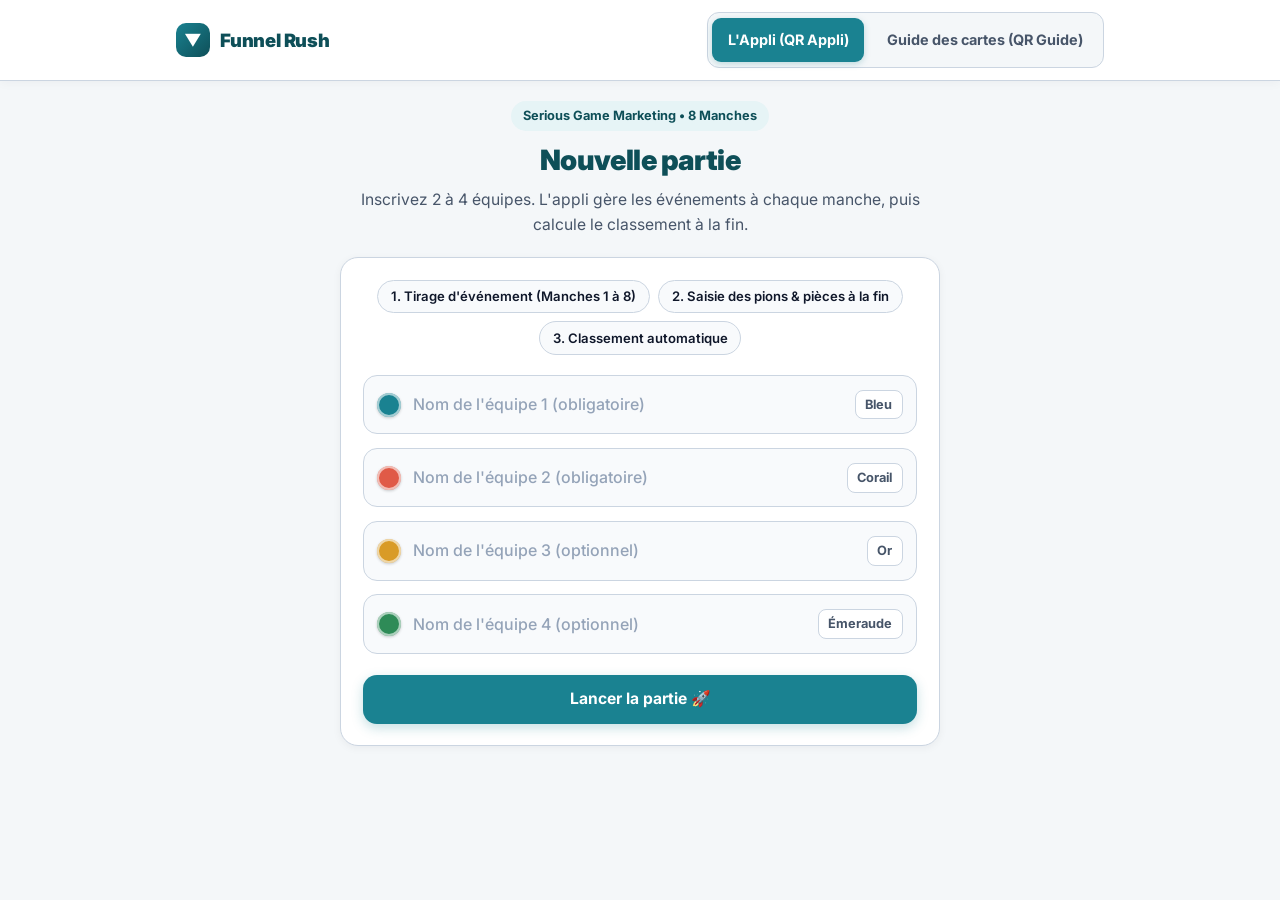
==== index.html @ b35974fc "Premiere version Funnel Rush" ====
<!DOCTYPE html>
<html lang="fr">
<head>
  <meta charset="UTF-8" />
  <meta name="viewport" content="width=device-width, initial-scale=1, viewport-fit=cover" />
  <meta name="theme-color" content="#0E4F58" />
  <meta name="description" content="Funnel Rush : compagnon de jeu marketing, tirage des événements et guide des cartes action." />
  <title>Funnel Rush — Compagnon de jeu &amp; Guide des cartes</title>
  <link rel="preconnect" href="https://fonts.googleapis.com" />
  <link rel="preconnect" href="https://fonts.gstatic.com" crossorigin />
  <link href="https://fonts.googleapis.com/css2?family=Inter:wght@400;500;600;700;800;900&display=swap" rel="stylesheet" />
    <link rel="stylesheet" href="style.css" />
</head>
<body>

  <!-- BARRE DE NAVIGATION -->
  <header class="top-nav">
    <div class="top-nav-inner">
      <a href="#appli" class="brand-logo" id="logo-link">
        <span class="brand-icon">▼</span>
        <span>Funnel Rush</span>
      </a>
      <nav class="nav-tabs" aria-label="Navigation principale">
        <button type="button" class="nav-tab active" id="tab-appli">L'Appli (QR Appli)</button>
        <button type="button" class="nav-tab" id="tab-guide">Guide des cartes (QR Guide)</button>
      </nav>
    </div>
  </header>

  <!-- ========================================================================
       VUE 1 : L'APPLI (INSCRIPTION / MANCHES 1-8 / SAISIE FINALE / CLASSEMENT)
       ======================================================================== -->
  <main id="view-app" class="container">

    <!-- ÉCRAN 1 : INSCRIPTION -->
    <section id="screen-inscription" class="setup-wrapper hidden">
      <div class="setup-hero">
        <span class="badge">Serious Game Marketing • 8 Manches</span>
        <h1>Nouvelle partie</h1>
        <p>Inscrivez 2 à 4 équipes. L'appli gère les événements à chaque manche, puis calcule le classement à la fin.</p>
      </div>

      <div class="card">
        <div class="flow-pills">
          <span class="flow-pill">1. Tirage d'événement (Manches 1 à 8)</span>
          <span class="flow-pill">2. Saisie des pions &amp; pièces à la fin</span>
          <span class="flow-pill">3. Classement automatique</span>
        </div>

        <div id="setup-error" class="error-banner hidden" role="alert"></div>

        <form id="setup-form" novalidate>
          <div id="player-inputs-list" class="player-input-list"></div>
          <button type="submit" class="btn btn-primary btn-block">
            Lancer la partie 🚀
          </button>
        </form>
      </div>
    </section>

    <!-- ÉCRAN 2 : MANCHES 1 À 8 (TIRAGE D'ÉVÉNEMENTS UNIQUEMENT) -->
    <section id="screen-rounds" class="hidden">
      <div class="round-banner">
        <div class="round-top-row">
          <div class="round-counter-wrap">
            <span id="round-label" class="round-pill">Manche 1 / 8</span>
            <div id="round-dots" class="round-dots" aria-hidden="true"></div>
          </div>

          <button type="button" id="btn-draw-event" class="btn btn-draw-event">
            ⚡ Tirer l'événement
          </button>
        </div>

        <div id="event-area"></div>
      </div>

      <div class="card">
        <div class="section-title">
          <span>👥 Équipes en jeu sur le plateau</span>
          <span style="font-size: 0.82rem; font-weight: 600; color: var(--text-muted);">
            Saisie des positions &amp; pièces après la manche 8
          </span>
        </div>
        <div id="teams-list-grid" class="teams-list-grid"></div>
      </div>

      <div class="footer-actions">
        <button type="button" id="btn-abort-game" class="btn btn-secondary">
          ↺ Annuler la partie
        </button>
        <button type="button" id="btn-next-round" class="btn btn-primary">
          Manche suivante →
        </button>
      </div>
    </section>

    <!-- ÉCRAN 3 : FORMULAIRE DE FIN DE PARTIE (APRÈS LA MANCHE 8) -->
    <section id="screen-final-form" class="hidden">
      <div class="final-form-header">
        <span class="badge">Fin des 8 manches • Étape finale</span>
        <h1>Saisie des positions et des pièces</h1>
        <p>Indiquez le nombre final de pions sur chaque étage, dans Perdus et les pièces restantes pour chaque équipe.</p>
      </div>

      <div id="final-form-error" class="error-banner hidden" role="alert"></div>

      <form id="final-form" novalidate>
        <div id="teams-form-grid" class="teams-form-grid"></div>

        <div class="footer-actions">
          <button type="button" id="btn-reset-from-form" class="btn btn-secondary">
            ↺ Recommencer une partie
          </button>
          <button type="submit" class="btn btn-primary">
            Calculer le classement final 🏆
          </button>
        </div>
      </form>
    </section>

    <!-- ÉCRAN 4 : RÉSULTATS & CLASSEMENT FINAL -->
    <section id="screen-results" class="hidden">
      <div id="winner-card" class="winner-card"></div>

      <div class="card" style="margin-bottom: 1.25rem;">
        <div class="section-title">
          <span>🏆 Classement final &amp; détail des points</span>
          <span style="font-size: 0.8rem; font-weight: 600; color: var(--text-muted);">
            Fidél. ×3 • Conv. ×2 • 5 pièces = 1 pt • Bonus taux +3
          </span>
        </div>
        <div class="table-wrap">
          <table class="ranking-table">
            <thead>
              <tr>
                <th>Rang</th>
                <th>Équipe</th>
                <th>Fidélisation (×3)</th>
                <th>Conversion (×2)</th>
                <th>Pièces (÷5)</th>
                <th>Taux conv.</th>
                <th>Bonus taux</th>
                <th>Total</th>
              </tr>
            </thead>
            <tbody id="ranking-tbody"></tbody>
          </table>
        </div>
      </div>

      <div class="card" style="margin-bottom: 1.25rem;">
        <div class="section-title">
          <span>🔻 Entonnoir de conversion par équipe</span>
        </div>
        <div id="results-funnels-grid" class="teams-form-grid"></div>
      </div>

      <div class="footer-actions">
        <button type="button" id="btn-edit-form" class="btn btn-secondary">
          ✏️ Modifier la saisie
        </button>
        <button type="button" id="btn-new-game" class="btn btn-primary">
          🔄 Nouvelle partie
        </button>
      </div>
    </section>

  </main>

  <!-- ========================================================================
       VUE 2 : GUIDE DES 12 CARTES ACTION (QR GUIDE)
       ======================================================================== -->
  <main id="view-guide" class="container hidden">
    <div class="guide-header">
      <span class="badge">Référentiel Marketing • 12 Cartes Action</span>
      <h1>Guide des cartes Action</h1>
      <p>Consultez le coût, l'effet en jeu, la définition marketing et un exemple concret pour chaque levier.</p>
    </div>

    <div id="guide-filter-bar" class="guide-filter-bar"></div>
    <div id="guide-content"></div>
  </main>

  <!-- MODALE DE CONFIRMATION -->
  <div id="confirm-modal" class="modal-backdrop hidden" role="dialog" aria-modal="true" aria-labelledby="modal-title">
    <div class="modal-box">
      <h2 id="modal-title" class="modal-title">Confirmation</h2>
      <p id="modal-text" class="modal-text"></p>
      <div class="modal-actions">
        <button type="button" id="modal-cancel" class="btn btn-secondary">Annuler</button>
        <button type="button" id="modal-confirm" class="btn btn-primary">Confirmer</button>
      </div>
    </div>
  </div>

  <script>
    (function () {
      "use strict";

      /* ======================================================================
         1. DONNÉES DU JEU (ÉTAGES, COULEURS, ÉVÉNEMENTS, CARTES)
         ====================================================================== */
      const STORAGE_KEY = "funnelRush.game";
      const TOTAL_ROUNDS = 8;

      const TEAM_SLOTS = [
        { color: "#1A8291", label: "Bleu" },
        { color: "#E05A47", label: "Corail" },
        { color: "#D99B26", label: "Or" },
        { color: "#2E8B57", label: "Émeraude" }
      ];

      const FLOORS = [
        { id: "notoriete",     name: "Notoriété",     color: "#CDEFF3" },
        { id: "interet",       name: "Intérêt",       color: "#8FDCE5" },
        { id: "consideration", name: "Considération", color: "#3FBCCB" },
        { id: "conversion",    name: "Conversion",    color: "#1A8291" },
        { id: "fidelisation",  name: "Fidélisation",  color: "#0E4F58" }
      ];

      const FLOOR_ORDER = ["notoriete", "interet", "consideration", "conversion", "fidelisation"];

      const EVENTS = [
        {
          id: "google-update",
          name: "Google Algorithm Update",
          effect: "Les cartes Article SEO ne rapportent que 1 prospect ce tour."
        },
        {
          id: "bad-review",
          name: "Bad Review",
          effect: "Chaque équipe perd 2 prospects en Considération (sauf si elle a joué Avis clients)."
        },
        {
          id: "viral-post",
          name: "Viral Post",
          effect: "L'équipe avec le moins de prospects en Notoriété en gagne 3."
        },
        {
          id: "competitor-launch",
          name: "Competitor Launch",
          effect: "Chaque équipe perd 1 prospect à chaque étage."
        },
        {
          id: "black-friday",
          name: "Black Friday",
          effect: "Les cartes Conversion coûtent 1 pièce de moins cette manche."
        },
        {
          id: "website-bug",
          name: "Website Bug",
          effect: "Personne ne peut jouer de carte Conversion ce tour."
        }
      ];

      const CARDS = [
        {
          id: "pub-instagram",
          name: "Pub Instagram",
          floor: "notoriete",
          floorBadge: "Market → Notoriété",
          cost: 3,
          effect: "Faites entrer +4 prospects en Notoriété.",
          definition: "Publicité payante diffusée sur Instagram auprès d'une cible choisie (âge, intérêts, zone géographique). Elle permet de toucher rapidement un large public.",
          example: "Une sponsorisation de story ciblant les 18-30 ans amateurs de sport pour faire connaître votre nouvelle application."
        },
        {
          id: "article-seo",
          name: "Article SEO",
          floor: "notoriete",
          floorBadge: "Market → Notoriété",
          cost: 1,
          effect: "Faites entrer +2 prospects en Notoriété (peu coûteux mais lent).",
          definition: "Article de blog optimisé pour les moteurs de recherche afin d'apparaître dans les premiers résultats Google sur des requêtes précises.",
          example: "Publier un guide pratique « Comment organiser son budget étudiant » qui attire des visiteurs chaque mois sans budget pub."
        },
        {
          id: "partenariat-influenceur",
          name: "Partenariat influenceur",
          floor: "notoriete",
          floorBadge: "Market → Notoriété",
          cost: 5,
          effect: "Faites entrer +6 prospects en Notoriété.",
          definition: "Collaboration avec un créateur de contenu suivi par une communauté engagée qui présente la marque à son audience.",
          example: "Un créateur tech teste votre application en vidéo et partage son lien de téléchargement à ses abonnés."
        },
        {
          id: "newsletter",
          name: "Newsletter",
          floor: "interet",
          floorBadge: "Notoriété → Intérêt",
          cost: 2,
          effect: "Faites descendre 3 prospects de Notoriété vers Intérêt.",
          definition: "Email envoyé régulièrement aux inscrits pour maintenir le lien, partager des nouveautés et nourrir leur intérêt (nurturing).",
          example: "Un récapitulatif hebdomadaire avec 3 astuces exclusives et les coulisses du développement de l'appli."
        },
        {
          id: "livre-blanc",
          name: "Livre blanc",
          floor: "interet",
          floorBadge: "Notoriété → Intérêt",
          cost: 2,
          effect: "Faites descendre 3 prospects de Notoriété vers Intérêt.",
          definition: "Guide thématique gratuit offert en échange d'une adresse email. C'est un « lead magnet » qui transforme un simple visiteur en contact qualifié.",
          example: "Télécharger un PDF gratuit « Les 10 erreurs à éviter au lancement d'une startup » après avoir laissé son email."
        },
        {
          id: "webinaire",
          name: "Webinaire",
          floor: "consideration",
          floorBadge: "Intérêt → Considération",
          cost: 3,
          effect: "Faites descendre 3 prospects d'Intérêt vers Considération.",
          definition: "Conférence en ligne en direct où la marque démontre son expertise, présente son produit et répond aux questions des participants.",
          example: "Une démonstration live de 30 minutes suivie d'une session questions-réponses pour lever les freins avant l'achat."
        },
        {
          id: "avis-clients",
          name: "Avis clients",
          floor: "consideration",
          floorBadge: "Intérêt → Considération",
          cost: 2,
          effect: "Faites descendre 2 prospects d'Intérêt vers Considération et protège contre l'événement « Bad Review ».",
          definition: "Notes, étoiles et témoignages vérifiés d'utilisateurs. Cette « preuve sociale » rassure les prospects qui comparent encore les offres.",
          example: "Afficher une note de 4,8/5 sur les stores et mettre en avant des retours d'utilisateurs satisfaits sur la page d'accueil."
        },
        {
          id: "retargeting",
          name: "Retargeting",
          floor: "consideration",
          floorBadge: "Perdus → Considération",
          cost: 3,
          effect: "Récupérez 2 prospects de la zone Perdus vers Considération.",
          definition: "Publicité ciblée diffusée auprès des personnes ayant déjà visité le site ou abandonné leur panier sans finaliser leur achat.",
          example: "Une bannière rappelant les avantages de l'appli à un visiteur qui avait quitté la page des tarifs la veille."
        },
        {
          id: "essai-gratuit",
          name: "Essai gratuit",
          floor: "conversion",
          floorBadge: "Considération → Conversion",
          cost: 4,
          effect: "Faites descendre 3 prospects de Considération vers Conversion.",
          definition: "Période d'accès gratuit au produit ou aux fonctionnalités premium permettant au prospect de tester concrètement la valeur avant de payer.",
          example: "Offrir 14 jours d'essai sans engagement de la version Pro avant le passage à l'abonnement mensuel."
        },
        {
          id: "code-promo",
          name: "Code promo",
          floor: "conversion",
          floorBadge: "Considération → Conversion",
          cost: 2,
          effect: "Faites descendre 2 prospects de Considération vers Conversion (revenus divisés par 2 ce tour).",
          definition: "Réduction temporaire qui déclenche l'achat immédiat grâce à l'urgence, au prix d'une marge unitaire plus faible.",
          example: "Le code BIENVENUE20 offrant -20 % sur la première commande pendant 48 heures."
        },
        {
          id: "programme-fidelite",
          name: "Programme de fidélité",
          floor: "fidelisation",
          floorBadge: "Conversion → Fidélisation",
          cost: 3,
          effect: "Faites descendre 2 clients de Conversion vers Fidélisation.",
          definition: "Système de points, récompenses ou statuts VIP réservé aux clients existants pour encourager les achats répétés et limiter le churn.",
          example: "Cumuler des points à chaque commande permettant de débloquer des fonctionnalités exclusives ou un mois offert."
        },
        {
          id: "parrainage",
          name: "Parrainage",
          floor: "fidelisation",
          floorBadge: "Conversion → Fidélisation",
          cost: 3,
          effect: "Faites descendre 2 clients de Conversion vers Fidélisation.",
          definition: "Mécanisme incitant un client satisfait à recommander la marque à ses proches en échange d'une récompense partagée.",
          example: "« Invitez un ami : vous recevez chacun 5 € de crédit dès sa première inscription. »"
        }
      ];

      /* ======================================================================
         2. UTILITAIRES DE SAUVEGARDE & SÉCURITÉ
         ====================================================================== */
      function loadGame() {
        try {
          const raw = localStorage.getItem(STORAGE_KEY);
          return raw ? JSON.parse(raw) : null;
        } catch (err) {
          return null;
        }
      }

      function saveGame(game) {
        try {
          localStorage.setItem(STORAGE_KEY, JSON.stringify(game));
        } catch (err) {
          // Ignorer si le stockage local est indisponible
        }
      }

      function clearGame() {
        try {
          localStorage.removeItem(STORAGE_KEY);
        } catch (err) {
          // Ignorer
        }
      }

      function escapeHtml(str) {
        return String(str)
          .replace(/&/g, "&amp;")
          .replace(/</g, "&lt;")
          .replace(/>/g, "&gt;")
          .replace(/"/g, "&quot;")
          .replace(/'/g, "&#039;");
      }

      /* ======================================================================
         3. MODALE DE CONFIRMATION
         ====================================================================== */
      const modalBackdrop = document.getElementById("confirm-modal");
      const modalTitleEl = document.getElementById("modal-title");
      const modalTextEl = document.getElementById("modal-text");
      const modalCancelBtn = document.getElementById("modal-cancel");
      const modalConfirmBtn = document.getElementById("modal-confirm");
      let modalConfirmCallback = null;

      function openConfirm({ title, message, confirmText = "Confirmer", isDanger = false, onConfirm }) {
        modalTitleEl.textContent = title;
        modalTextEl.textContent = message;
        modalConfirmBtn.textContent = confirmText;
        modalConfirmBtn.className = isDanger ? "btn btn-danger" : "btn btn-primary";
        modalConfirmCallback = onConfirm;
        modalBackdrop.classList.remove("hidden");
      }

      function closeConfirm() {
        modalBackdrop.classList.add("hidden");
        modalConfirmCallback = null;
      }

      modalCancelBtn.addEventListener("click", closeConfirm);
      modalBackdrop.addEventListener("click", (e) => {
        if (e.target === modalBackdrop) closeConfirm();
      });
      modalConfirmBtn.addEventListener("click", () => {
        const cb = modalConfirmCallback;
        closeConfirm();
        if (typeof cb === "function") cb();
      });

      /* ======================================================================
         4. NAVIGATION ONGLETS (L'APPLI / GUIDE DES CARTES)
         ====================================================================== */
      const viewApp = document.getElementById("view-app");
      const viewGuide = document.getElementById("view-guide");
      const tabAppli = document.getElementById("tab-appli");
      const tabGuide = document.getElementById("tab-guide");
      const logoLink = document.getElementById("logo-link");

      function switchMainView(target) {
        if (target === "guide") {
          viewApp.classList.add("hidden");
          viewGuide.classList.remove("hidden");
          tabGuide.classList.add("active");
          tabAppli.classList.remove("active");
        } else {
          viewGuide.classList.add("hidden");
          viewApp.classList.remove("hidden");
          tabAppli.classList.add("active");
          tabGuide.classList.remove("active");
          renderAppScreen();
        }
      }

      tabAppli.addEventListener("click", () => {
        history.replaceState(null, "", "#appli");
        switchMainView("appli");
      });

      logoLink.addEventListener("click", (e) => {
        e.preventDefault();
        history.replaceState(null, "", "#appli");
        switchMainView("appli");
      });

      tabGuide.addEventListener("click", () => {
        history.replaceState(null, "", "#guide");
        switchMainView("guide");
      });

      function handleUrlHash() {
        const hash = window.location.hash.replace("#", "").trim();
        if (!hash || hash === "appli") {
          switchMainView("appli");
          return;
        }
        if (hash === "guide") {
          switchMainView("guide");
          return;
        }
        const matchingCard = CARDS.find(c => c.id === hash);
        if (matchingCard) {
          switchMainView("guide");
          setTimeout(() => {
            const cardEl = document.getElementById(matchingCard.id);
            if (cardEl) {
              document.querySelectorAll(".action-card.is-targeted").forEach(el => el.classList.remove("is-targeted"));
              cardEl.classList.add("is-targeted");
              cardEl.scrollIntoView({ behavior: "smooth", block: "center" });
            }
          }, 60);
        }
      }

      window.addEventListener("hashchange", handleUrlHash);

      /* ======================================================================
         5. ÉCRAN 1 : INSCRIPTION DES ÉQUIPES
         ====================================================================== */
      const setupForm = document.getElementById("setup-form");
      const playerInputsList = document.getElementById("player-inputs-list");
      const setupErrorEl = document.getElementById("setup-error");

      function buildSetupInputs() {
        playerInputsList.innerHTML = TEAM_SLOTS.map((slot, idx) => `
          <div class="player-input-row">
            <span class="team-color-dot" style="background-color: ${slot.color};" aria-hidden="true"></span>
            <input
              type="text"
              class="player-text-input"
              id="team-name-${idx}"
              maxlength="24"
              placeholder="Nom de l'équipe ${idx + 1}${idx < 2 ? ' (obligatoire)' : ' (optionnel)'}"
              autocomplete="off"
            />
            <span class="team-color-label">${slot.label}</span>
          </div>
        `).join("");
      }

      setupForm.addEventListener("submit", (e) => {
        e.preventDefault();
        setupErrorEl.classList.add("hidden");

        const players = [];
        TEAM_SLOTS.forEach((slot, idx) => {
          const input = document.getElementById(`team-name-${idx}`);
          const name = input ? input.value.trim() : "";
          if (name) {
            players.push({
              name,
              color: slot.color,
              colorLabel: slot.label,
              coins: 0,
              lost: 0,
              floors: {
                notoriete: 0,
                interet: 0,
                consideration: 0,
                conversion: 0,
                fidelisation: 0
              }
            });
          }
        });

        if (players.length < 2) {
          setupErrorEl.textContent = "Veuillez inscrire au moins 2 équipes pour démarrer la partie.";
          setupErrorEl.classList.remove("hidden");
          return;
        }

        const newGame = {
          round: 1,
          eventId: null,
          lastEventId: null,
          roundsCompleted: false,
          submitted: false,
          players
        };

        saveGame(newGame);
        renderAppScreen();
      });

      /* ======================================================================
         6. ÉCRAN 2 : MANCHES 1 À 8 (TIRAGE D'ÉVÉNEMENTS ALÉATOIRES)
         ====================================================================== */
      const roundLabelEl = document.getElementById("round-label");
      const roundDotsEl = document.getElementById("round-dots");
      const btnDrawEvent = document.getElementById("btn-draw-event");
      const eventAreaEl = document.getElementById("event-area");
      const teamsListGrid = document.getElementById("teams-list-grid");
      const btnNextRound = document.getElementById("btn-next-round");
      const btnAbortGame = document.getElementById("btn-abort-game");

      btnDrawEvent.addEventListener("click", () => {
        const game = loadGame();
        if (!game || game.roundsCompleted || game.eventId) return;

        const choices = EVENTS.filter(ev => ev.id !== game.lastEventId);
        const selected = choices[Math.floor(Math.random() * choices.length)];
        game.eventId = selected.id;
        saveGame(game);
        renderRoundsScreen(game);
      });

      btnNextRound.addEventListener("click", () => {
        const game = loadGame();
        if (!game || game.roundsCompleted) return;

        const isLast = game.round >= TOTAL_ROUNDS;
        openConfirm({
          title: isLast ? "Terminer la manche 8 ?" : `Passer à la manche ${game.round + 1} / ${TOTAL_ROUNDS} ?`,
          message: isLast
            ? "Les 8 manches sont terminées. Vous allez accéder au formulaire pour renseigner les positions finales des pions et les pièces de chaque équipe."
            : `Confirmez-vous la fin de la manche ${game.round} pour passer à la manche ${game.round + 1} ?`,
          confirmText: isLast ? "Saisir le bilan final →" : "Manche suivante →",
          onConfirm: () => {
            const current = loadGame();
            if (!current) return;
            current.lastEventId = current.eventId;
            current.eventId = null;
            if (current.round >= TOTAL_ROUNDS) {
              current.roundsCompleted = true;
              current.submitted = false;
            } else {
              current.round += 1;
            }
            saveGame(current);
            renderAppScreen();
            window.scrollTo({ top: 0, behavior: "smooth" });
          }
        });
      });

      btnAbortGame.addEventListener("click", () => {
        openConfirm({
          title: "Annuler la partie en cours ?",
          message: "La partie actuelle sera effacée et vous reviendrez à l'écran d'inscription.",
          confirmText: "Oui, annuler",
          isDanger: true,
          onConfirm: () => {
            clearGame();
            buildSetupInputs();
            renderAppScreen();
          }
        });
      });

      function renderRoundsScreen(game) {
        roundLabelEl.textContent = `Manche ${game.round} / ${TOTAL_ROUNDS}`;

        let dotsHtml = "";
        for (let i = 1; i <= TOTAL_ROUNDS; i++) {
          const cls = i < game.round ? "round-dot done" : (i === game.round ? "round-dot current" : "round-dot");
          dotsHtml += `<span class="${cls}"></span>`;
        }
        roundDotsEl.innerHTML = dotsHtml;

        if (game.eventId) {
          btnDrawEvent.disabled = true;
          btnDrawEvent.textContent = "✓ Événement tiré";
          const ev = EVENTS.find(item => item.id === game.eventId);
          if (ev) {
            eventAreaEl.innerHTML = `
              <div class="event-box-revealed">
                <span class="event-tag">Carte Événement • Manche ${game.round}</span>
                <div class="event-name">${escapeHtml(ev.name)}</div>
                <div class="event-desc">${escapeHtml(ev.effect)}</div>
              </div>
            `;
          }
        } else {
          btnDrawEvent.disabled = false;
          btnDrawEvent.textContent = "⚡ Tirer l'événement";
          eventAreaEl.innerHTML = `
            <div class="event-box-empty">
              Appuyez sur <strong>« Tirer l'événement »</strong> pour révéler l'événement de la manche ${game.round}.
            </div>
          `;
        }

        teamsListGrid.innerHTML = game.players.map((p, idx) => `
          <div class="team-chip-card" style="border-left-color: ${p.color};">
            <div class="team-chip-info">
              <span class="team-color-dot" style="background-color: ${p.color};"></span>
              <div>
                <div class="team-chip-name">${escapeHtml(p.name)}</div>
                <div class="team-chip-sub">Équipe ${idx + 1} • Jetons ${escapeHtml(p.colorLabel)}</div>
              </div>
            </div>
            <span class="badge">En jeu</span>
          </div>
        `).join("");

        btnNextRound.textContent = game.round >= TOTAL_ROUNDS
          ? "Fin de la manche 8 → Saisir le bilan"
          : `Manche suivante (${game.round + 1}/${TOTAL_ROUNDS}) →`;
      }

      /* ======================================================================
         7. ÉCRAN 3 : FORMULAIRE DE SAISIE FINALE (APRÈS LA MANCHE 8)
         ====================================================================== */
      const finalForm = document.getElementById("final-form");
      const teamsFormGrid = document.getElementById("teams-form-grid");
      const finalFormErrorEl = document.getElementById("final-form-error");
      const btnResetFromForm = document.getElementById("btn-reset-from-form");

      btnResetFromForm.addEventListener("click", () => {
        openConfirm({
          title: "Recommencer une partie ?",
          message: "Toutes les données de cette partie seront effacées pour revenir à l'inscription.",
          confirmText: "Oui, recommencer",
          isDanger: true,
          onConfirm: () => {
            clearGame();
            buildSetupInputs();
            renderAppScreen();
          }
        });
      });

      function renderFinalForm(game) {
        finalFormErrorEl.classList.add("hidden");

        teamsFormGrid.innerHTML = game.players.map((p, pIdx) => {
          const floorRows = FLOORS.map(f => {
            const val = Math.max(0, Number(p.floors[f.id]) || 0);
            return `
              <div class="stepper-row">
                <label class="stepper-label" for="input-${pIdx}-${f.id}">
                  <span class="floor-dot" style="background-color: ${f.color};"></span>
                  <span>${f.name}</span>
                </label>
                <div class="stepper-controls">
                  <button type="button" class="step-btn" data-action="dec" data-target="input-${pIdx}-${f.id}" aria-label="Diminuer ${f.name}">−</button>
                  <input type="number" min="0" step="1" id="input-${pIdx}-${f.id}" class="step-input" value="${val}" />
                  <button type="button" class="step-btn" data-action="inc" data-target="input-${pIdx}-${f.id}" aria-label="Augmenter ${f.name}">+</button>
                </div>
              </div>
            `;
          }).join("");

          const lostVal = Math.max(0, Number(p.lost) || 0);
          const coinsVal = Math.max(0, Number(p.coins) || 0);

          return `
            <article class="team-form-card" style="border-top-color: ${p.color};">
              <div class="team-form-card-head">
                <div class="team-form-title">
                  <span class="team-color-dot" style="background-color: ${p.color};"></span>
                  <span>${escapeHtml(p.name)}</span>
                </div>
                <span class="badge">Équipe ${pIdx + 1}</span>
              </div>

              ${floorRows}

              <div class="stepper-row is-lost">
                <label class="stepper-label" for="input-${pIdx}-lost">
                  <span>Perdus (Lost)</span>
                </label>
                <div class="stepper-controls">
                  <button type="button" class="step-btn" data-action="dec" data-target="input-${pIdx}-lost" aria-label="Diminuer Perdus">−</button>
                  <input type="number" min="0" step="1" id="input-${pIdx}-lost" class="step-input" value="${lostVal}" />
                  <button type="button" class="step-btn" data-action="inc" data-target="input-${pIdx}-lost" aria-label="Augmenter Perdus">+</button>
                </div>
              </div>

              <div class="stepper-row is-coins">
                <label class="stepper-label" for="input-${pIdx}-coins">
                  <span>🪙 Pièces restantes</span>
                </label>
                <div class="stepper-controls">
                  <button type="button" class="step-btn" data-action="dec" data-target="input-${pIdx}-coins" aria-label="Diminuer Pièces">−</button>
                  <input type="number" min="0" step="1" id="input-${pIdx}-coins" class="step-input" value="${coinsVal}" />
                  <button type="button" class="step-btn" data-action="inc" data-target="input-${pIdx}-coins" aria-label="Augmenter Pièces">+</button>
                </div>
              </div>
            </article>
          `;
        }).join("");
      }

      // Gestion des boutons + / - du formulaire final
      teamsFormGrid.addEventListener("click", (e) => {
        const btn = e.target.closest(".step-btn");
        if (!btn) return;
        const input = document.getElementById(btn.dataset.target);
        if (!input) return;

        const current = Math.max(0, Math.floor(Number(input.value) || 0));
        const next = btn.dataset.action === "inc" ? current + 1 : Math.max(0, current - 1);
        input.value = next;
      });

      finalForm.addEventListener("submit", (e) => {
        e.preventDefault();
        finalFormErrorEl.classList.add("hidden");

        const game = loadGame();
        if (!game) return;

        let invalid = false;

        game.players.forEach((p, pIdx) => {
          FLOOR_ORDER.forEach(fId => {
            const el = document.getElementById(`input-${pIdx}-${fId}`);
            const val = el ? Number(el.value) : 0;
            if (!Number.isFinite(val) || val < 0) {
              invalid = true;
            } else {
              p.floors[fId] = Math.floor(val);
            }
          });

          const lostEl = document.getElementById(`input-${pIdx}-lost`);
          const lostVal = lostEl ? Number(lostEl.value) : 0;
          if (!Number.isFinite(lostVal) || lostVal < 0) {
            invalid = true;
          } else {
            p.lost = Math.floor(lostVal);
          }

          const coinsEl = document.getElementById(`input-${pIdx}-coins`);
          const coinsVal = coinsEl ? Number(coinsEl.value) : 0;
          if (!Number.isFinite(coinsVal) || coinsVal < 0) {
            invalid = true;
          } else {
            p.coins = Math.floor(coinsVal);
          }
        });

        if (invalid) {
          finalFormErrorEl.textContent = "Veuillez saisir uniquement des nombres positifs ou nuls (0 ou plus).";
          finalFormErrorEl.classList.remove("hidden");
          return;
        }

        game.submitted = true;
        saveGame(game);
        renderAppScreen();
        window.scrollTo({ top: 0, behavior: "smooth" });
      });

      /* ======================================================================
         8. ÉCRAN 4 : CALCUL DES SCORES & CLASSEMENT FINAL
         ====================================================================== */
      const winnerCardEl = document.getElementById("winner-card");
      const rankingTbodyEl = document.getElementById("ranking-tbody");
      const resultsFunnelsGrid = document.getElementById("results-funnels-grid");
      const btnEditForm = document.getElementById("btn-edit-form");
      const btnNewGame = document.getElementById("btn-new-game");

      function getPlayerStats(p) {
        const onFloors = FLOOR_ORDER.reduce((sum, id) => sum + (Number(p.floors[id]) || 0), 0);
        const lost = Number(p.lost) || 0;
        const entered = onFloors + lost;
        const customers = (Number(p.floors.conversion) || 0) + (Number(p.floors.fidelisation) || 0);
        const rate = entered > 0 ? customers / entered : 0;
        return { onFloors, lost, entered, customers, rate };
      }

      function reachedFloor(p, floorIndex) {
        return FLOOR_ORDER.slice(floorIndex).reduce((sum, id) => sum + (Number(p.floors[id]) || 0), 0);
      }

      function computeRanking(players) {
        const enriched = players.map(p => ({ player: p, stats: getPlayerStats(p) }));
        const bestRate = Math.max(...enriched.map(item => item.stats.rate));

        return enriched
          .map(({ player, stats }) => {
            const fid = Number(player.floors.fidelisation) || 0;
            const conv = Number(player.floors.conversion) || 0;
            const coins = Number(player.coins) || 0;

            const ptsFid = 3 * fid;
            const ptsConv = 2 * conv;
            const ptsCoins = Math.floor(coins / 5);
            const hasBonus = bestRate > 0 && Math.abs(stats.rate - bestRate) < 1e-9;
            const ptsBonus = hasBonus ? 3 : 0;
            const total = ptsFid + ptsConv + ptsCoins + ptsBonus;

            return {
              ...player,
              stats,
              ptsFid,
              ptsConv,
              ptsCoins,
              ptsBonus,
              hasBonus,
              total
            };
          })
          .sort((a, b) => {
            if (b.total !== a.total) return b.total - a.total;
            return b.stats.rate - a.stats.rate;
          });
      }

      function formatPercent(rate) {
        return `${(rate * 100).toFixed(1).replace(".0", "")} %`;
      }

      btnEditForm.addEventListener("click", () => {
        const game = loadGame();
        if (!game) return;
        game.submitted = false;
        saveGame(game);
        renderAppScreen();
        window.scrollTo({ top: 0, behavior: "smooth" });
      });

      btnNewGame.addEventListener("click", () => {
        openConfirm({
          title: "Démarrer une nouvelle partie ?",
          message: "Le classement actuel sera effacé pour revenir à l'écran d'inscription.",
          confirmText: "Nouvelle partie",
          isDanger: true,
          onConfirm: () => {
            clearGame();
            buildSetupInputs();
            renderAppScreen();
          }
        });
      });

      function renderResultsScreen(game) {
        const ranking = computeRanking(game.players);
        const topScore = ranking[0] ? ranking[0].total : 0;
        const winners = ranking.filter(r => r.total === topScore);

        winnerCardEl.innerHTML = `
          <div class="winner-emoji">🏆</div>
          <div class="winner-kicker">${winners.length > 1 ? "Vainqueurs ex æquo" : "Équipe gagnante"}</div>
          <div class="winner-title">${winners.map(w => escapeHtml(w.name)).join(" & ")}</div>
          <div class="winner-points">Score final : ${topScore} point${topScore > 1 ? "s" : ""}</div>
        `;

        rankingTbodyEl.innerHTML = ranking.map((r, idx) => {
          const isFirst = r.total === topScore;
          return `
            <tr class="${isFirst ? "is-first" : ""}">
              <td><strong>#${idx + 1}</strong></td>
              <td>
                <div style="display:flex; align-items:center; gap:0.55rem;">
                  <span class="team-color-dot" style="width:16px; height:16px; background-color:${r.color};"></span>
                  <strong>${escapeHtml(r.name)}</strong>
                </div>
              </td>
              <td>${r.ptsFid} pts (${r.floors.fidelisation || 0})</td>
              <td>${r.ptsConv} pts (${r.floors.conversion || 0})</td>
              <td>${r.ptsCoins} pt${r.ptsCoins > 1 ? "s" : ""} (${r.coins} 🪙)</td>
              <td><strong>${formatPercent(r.stats.rate)}</strong> (${r.stats.customers}/${r.stats.entered})</td>
              <td>${r.hasBonus ? '<span class="bonus-badge">+3 pts</span>' : "0 pt"}</td>
              <td class="total-pts-cell">${r.total} pts</td>
            </tr>
          `;
        }).join("");

        resultsFunnelsGrid.innerHTML = ranking.map(r => {
          const maxEntered = Math.max(r.stats.entered, 1);
          const barsHtml = FLOORS.map((f, fIdx) => {
            const count = reachedFloor(r, fIdx);
            const pct = r.stats.entered > 0 ? Math.round((count / maxEntered) * 100) : 0;
            return `
              <div class="funnel-row">
                <span class="funnel-name">${f.name}</span>
                <div class="funnel-track">
                  <div class="funnel-fill" style="width:${pct}%; background-color:${f.color};"></div>
                </div>
                <span class="funnel-val">${count}</span>
              </div>
            `;
          }).join("");

          return `
            <article class="team-form-card" style="border-top-color: ${r.color};">
              <div class="team-form-card-head">
                <div class="team-form-title">
                  <span class="team-color-dot" style="background-color: ${r.color};"></span>
                  <span>${escapeHtml(r.name)}</span>
                </div>
                <span class="badge">Taux : ${formatPercent(r.stats.rate)}</span>
              </div>
              <div style="font-size:0.84rem; color:var(--text-muted);">
                Entrés dans le tunnel : <strong>${r.stats.entered}</strong> • Perdus : <strong>${r.stats.lost}</strong>
              </div>
              <div class="funnel-bars-list">
                ${barsHtml}
              </div>
            </article>
          `;
        }).join("");
      }

      /* ======================================================================
         9. ROUTAGE DES ÉCRANS DE L'APPLICATION
         ====================================================================== */
      const screenInscription = document.getElementById("screen-inscription");
      const screenRounds = document.getElementById("screen-rounds");
      const screenFinalForm = document.getElementById("screen-final-form");
      const screenResults = document.getElementById("screen-results");

      function renderAppScreen() {
        const game = loadGame();

        screenInscription.classList.add("hidden");
        screenRounds.classList.add("hidden");
        screenFinalForm.classList.add("hidden");
        screenResults.classList.add("hidden");

        if (!game) {
          if (!playerInputsList.hasChildNodes()) buildSetupInputs();
          screenInscription.classList.remove("hidden");
        } else if (!game.roundsCompleted) {
          screenRounds.classList.remove("hidden");
          renderRoundsScreen(game);
        } else if (!game.submitted) {
          screenFinalForm.classList.remove("hidden");
          renderFinalForm(game);
        } else {
          screenResults.classList.remove("hidden");
          renderResultsScreen(game);
        }
      }

      /* ======================================================================
         10. GUIDE DES 12 CARTES ACTION
         ====================================================================== */
      const guideFilterBar = document.getElementById("guide-filter-bar");
      const guideContentEl = document.getElementById("guide-content");
      let activeFloorFilter = "all";

      function renderGuide() {
        const filters = [{ id: "all", name: "Toutes les cartes (12)" }, ...FLOORS];
        guideFilterBar.innerHTML = filters.map(f => `
          <button type="button" class="filter-pill ${activeFloorFilter === f.id ? "active" : ""}" data-filter="${f.id}">
            ${f.name}
          </button>
        `).join("");

        const visibleFloors = activeFloorFilter === "all"
          ? FLOORS
          : FLOORS.filter(f => f.id === activeFloorFilter);

        guideContentEl.innerHTML = visibleFloors.map(floor => {
          const floorCards = CARDS.filter(c => c.floor === floor.id);
          return `
            <section class="guide-floor-group">
              <h2 class="guide-floor-heading">
                <span class="floor-dot" style="width:18px; height:18px; background-color:${floor.color};"></span>
                <span>Étage : ${floor.name}</span>
              </h2>
              <div class="guide-cards-grid">
                ${floorCards.map(card => `
                  <article class="action-card" id="${card.id}">
                    <div class="action-card-top">
                      <div>
                        <div style="font-size:0.78rem; font-weight:700; color:var(--text-muted); margin-bottom:0.2rem;">
                          ${escapeHtml(card.floorBadge)}
                        </div>
                        <h3 class="action-card-title">${escapeHtml(card.name)}</h3>
                      </div>
                      <span class="cost-pill">🪙 Coût : ${card.cost}</span>
                    </div>
                    <div class="action-effect-box">
                      ⚡ ${escapeHtml(card.effect)}
                    </div>
                    <p class="action-def">${escapeHtml(card.definition)}</p>
                    <div class="action-example">
                      <strong>Exemple :</strong> ${escapeHtml(card.example)}
                    </div>
                  </article>
                `).join("")}
              </div>
            </section>
          `;
        }).join("");
      }

      guideFilterBar.addEventListener("click", (e) => {
        const btn = e.target.closest(".filter-pill");
        if (!btn) return;
        activeFloorFilter = btn.dataset.filter;
        renderGuide();
      });

      /* ======================================================================
         11. INITIALISATION AU CHARGEMENT
         ====================================================================== */
      buildSetupInputs();
      renderGuide();
      handleUrlHash();
    })();
  </script>
</body>
</html>
---- style.css ----
/* ==========================================================================
       DESIGN SYSTEM & VARIABLES (PALETTE CLAIRE & LISIBLE)
       ========================================================================== */
    :root {
      --bg-page: #F4F7F9;
      --bg-card: #FFFFFF;
      --bg-subtle: #F8FAFC;
      --text-main: #0F172A;
      --text-muted: #475569;
      --border-color: #CBD5E1;

      --brand-deep: #0E4F58;
      --brand-primary: #1A8291;
      --brand-primary-hover: #146975;
      --brand-light: #E6F4F6;

      --floor-notoriete: #CDEFF3;
      --floor-interet: #8FDCE5;
      --floor-consideration: #3FBCCB;
      --floor-conversion: #1A8291;
      --floor-fidelisation: #0E4F58;

      --danger: #DC2626;
      --danger-bg: #FEF2F2;
      --danger-border: #FECACA;

      --radius-lg: 18px;
      --radius-md: 14px;
      --radius-sm: 10px;
      --shadow-sm: 0 2px 8px rgba(15, 23, 42, 0.05);
      --shadow-md: 0 8px 24px rgba(14, 79, 88, 0.08);
    }

    *, *::before, *::after {
      box-sizing: border-box;
      margin: 0;
      padding: 0;
    }

    html {
      scroll-behavior: smooth;
      font-size: 16px;
    }

    body {
      font-family: 'Inter', -apple-system, BlinkMacSystemFont, sans-serif;
      background-color: var(--bg-page);
      color: var(--text-main);
      line-height: 1.55;
      min-height: 100vh;
      -webkit-font-smoothing: antialiased;
    }

    .hidden {
      display: none !important;
    }

    /* ==========================================================================
       BARRE DE NAVIGATION SUPÉRIEURE (QR APPLI / QR GUIDE)
       ========================================================================== */
    .top-nav {
      position: sticky;
      top: 0;
      z-index: 40;
      background: #FFFFFF;
      border-bottom: 1px solid var(--border-color);
      box-shadow: 0 2px 10px rgba(15, 23, 42, 0.04);
    }

    .top-nav-inner {
      max-width: 960px;
      margin: 0 auto;
      padding: 0.75rem 1rem;
      display: flex;
      flex-wrap: wrap;
      align-items: center;
      justify-content: space-between;
      gap: 0.75rem;
    }

    .brand-logo {
      display: flex;
      align-items: center;
      gap: 0.65rem;
      text-decoration: none;
      color: var(--brand-deep);
      font-weight: 900;
      font-size: 1.15rem;
      letter-spacing: -0.02em;
    }

    .brand-icon {
      width: 34px;
      height: 34px;
      border-radius: 10px;
      background: linear-gradient(135deg, var(--brand-primary), var(--brand-deep));
      color: #FFFFFF;
      display: inline-flex;
      align-items: center;
      justify-content: center;
      font-size: 1.05rem;
      font-weight: 800;
    }

    .nav-tabs {
      display: flex;
      gap: 0.5rem;
      background: var(--bg-page);
      padding: 0.3rem;
      border-radius: 12px;
      border: 1px solid var(--border-color);
    }

    .nav-tab {
      border: none;
      background: transparent;
      color: var(--text-muted);
      font-family: inherit;
      font-size: 0.9rem;
      font-weight: 700;
      padding: 0.55rem 0.95rem;
      border-radius: 9px;
      cursor: pointer;
      transition: all 0.15s ease;
    }

    .nav-tab:hover {
      color: var(--brand-deep);
    }

    .nav-tab.active {
      background: var(--brand-primary);
      color: #FFFFFF;
      box-shadow: 0 2px 6px rgba(26, 130, 145, 0.25);
    }

    /* ==========================================================================
       CONTENEURS & COMPOSANTS COMMUNS
       ========================================================================== */
    .container {
      max-width: 960px;
      margin: 0 auto;
      padding: 1.25rem 1rem 3rem;
    }

    .card {
      background: var(--bg-card);
      border: 1px solid var(--border-color);
      border-radius: var(--radius-lg);
      padding: 1.35rem;
      box-shadow: var(--shadow-sm);
    }

    .badge {
      display: inline-flex;
      align-items: center;
      gap: 0.4rem;
      padding: 0.32rem 0.75rem;
      border-radius: 999px;
      font-size: 0.8rem;
      font-weight: 700;
      background: var(--brand-light);
      color: var(--brand-deep);
    }

    .section-title {
      font-size: 1.05rem;
      font-weight: 800;
      color: var(--text-main);
      margin-bottom: 1rem;
      display: flex;
      flex-wrap: wrap;
      align-items: center;
      justify-content: space-between;
      gap: 0.5rem;
    }

    /* Boutons accessibles et aérés */
    .btn {
      display: inline-flex;
      align-items: center;
      justify-content: center;
      gap: 0.5rem;
      min-height: 48px;
      padding: 0.75rem 1.3rem;
      border-radius: var(--radius-md);
      border: none;
      font-family: inherit;
      font-size: 0.98rem;
      font-weight: 700;
      cursor: pointer;
      transition: transform 0.1s ease, background-color 0.15s ease, box-shadow 0.15s ease;
    }

    .btn:active:not(:disabled) {
      transform: scale(0.98);
    }

    .btn:disabled {
      opacity: 0.55;
      cursor: not-allowed;
    }

    .btn-primary {
      background: var(--brand-primary);
      color: #FFFFFF;
      box-shadow: 0 4px 12px rgba(26, 130, 145, 0.25);
    }

    .btn-primary:hover:not(:disabled) {
      background: var(--brand-primary-hover);
    }

    .btn-secondary {
      background: #FFFFFF;
      color: var(--text-main);
      border: 1.5px solid var(--border-color);
    }

    .btn-secondary:hover:not(:disabled) {
      background: var(--bg-subtle);
      border-color: #94A3B8;
    }

    .btn-danger {
      background: var(--danger);
      color: #FFFFFF;
    }

    .btn-block {
      width: 100%;
    }

    .error-banner {
      background: var(--danger-bg);
      border: 1px solid var(--danger-border);
      color: var(--danger);
      padding: 0.85rem 1rem;
      border-radius: var(--radius-sm);
      font-size: 0.92rem;
      font-weight: 600;
      margin-bottom: 1rem;
    }

    /* ==========================================================================
       ÉCRAN 1 : INSCRIPTION DES ÉQUIPES
       ========================================================================== */
    .setup-wrapper {
      max-width: 600px;
      margin: 0 auto;
    }

    .setup-hero {
      text-align: center;
      margin-bottom: 1.25rem;
    }

    .setup-hero h1 {
      font-size: 1.75rem;
      font-weight: 900;
      color: var(--brand-deep);
      margin: 0.5rem 0 0.4rem;
      letter-spacing: -0.02em;
    }

    .setup-hero p {
      color: var(--text-muted);
      font-size: 0.98rem;
    }

    .flow-pills {
      display: flex;
      flex-wrap: wrap;
      gap: 0.5rem;
      justify-content: center;
      margin-bottom: 1.25rem;
    }

    .flow-pill {
      background: var(--bg-subtle);
      border: 1px solid var(--border-color);
      border-radius: 999px;
      padding: 0.35rem 0.8rem;
      font-size: 0.82rem;
      font-weight: 600;
      color: var(--text-main);
    }

    .player-input-list {
      display: flex;
      flex-direction: column;
      gap: 0.85rem;
      margin-bottom: 1.35rem;
    }

    .player-input-row {
      display: flex;
      align-items: center;
      gap: 0.75rem;
      background: var(--bg-subtle);
      border: 1.5px solid var(--border-color);
      border-radius: var(--radius-md);
      padding: 0.55rem 0.85rem;
      transition: border-color 0.15s ease;
    }

    .player-input-row:focus-within {
      border-color: var(--brand-primary);
      background: #FFFFFF;
    }

    .team-color-dot {
      width: 24px;
      height: 24px;
      border-radius: 50%;
      flex-shrink: 0;
      box-shadow: inset 0 0 0 2px rgba(255, 255, 255, 0.6), 0 1px 3px rgba(0, 0, 0, 0.2);
    }

    .player-text-input {
      flex: 1;
      border: none;
      background: transparent;
      font-family: inherit;
      font-size: 1rem;
      font-weight: 600;
      color: var(--text-main);
      min-height: 40px;
      outline: none;
    }

    .player-text-input::placeholder {
      color: #94A3B8;
      font-weight: 500;
    }

    .team-color-label {
      font-size: 0.8rem;
      font-weight: 700;
      color: var(--text-muted);
      background: #FFFFFF;
      padding: 0.25rem 0.6rem;
      border-radius: 8px;
      border: 1px solid var(--border-color);
    }

    /* ==========================================================================
       ÉCRAN 2 : MANCHES 1 À 8 (TIRAGE D'ÉVÉNEMENTS UNIQUEMENT)
       ========================================================================== */
    .round-banner {
      background: linear-gradient(135deg, var(--brand-deep) 0%, var(--brand-primary) 100%);
      color: #FFFFFF;
      border-radius: var(--radius-lg);
      padding: 1.4rem;
      margin-bottom: 1.25rem;
      box-shadow: var(--shadow-md);
    }

    .round-top-row {
      display: flex;
      flex-wrap: wrap;
      align-items: center;
      justify-content: space-between;
      gap: 1rem;
      margin-bottom: 1.1rem;
    }

    .round-counter-wrap {
      display: flex;
      flex-direction: column;
      gap: 0.45rem;
    }

    .round-pill {
      display: inline-block;
      font-size: 1.35rem;
      font-weight: 900;
      letter-spacing: -0.02em;
    }

    .round-dots {
      display: flex;
      gap: 0.4rem;
    }

    .round-dot {
      width: 24px;
      height: 7px;
      border-radius: 999px;
      background: rgba(255, 255, 255, 0.25);
    }

    .round-dot.done {
      background: #8FDCE5;
    }

    .round-dot.current {
      background: #FFFFFF;
      box-shadow: 0 0 0 2px rgba(255, 255, 255, 0.35);
    }

    .btn-draw-event {
      background: #FFFFFF;
      color: var(--brand-deep);
      font-weight: 800;
      font-size: 1rem;
      padding: 0.85rem 1.35rem;
      box-shadow: 0 4px 14px rgba(0, 0, 0, 0.15);
    }

    .btn-draw-event:hover:not(:disabled) {
      background: #F0FDFA;
    }

    .btn-draw-event:disabled {
      background: rgba(255, 255, 255, 0.2);
      color: #FFFFFF;
      opacity: 1;
      box-shadow: none;
    }

    .event-box-empty {
      background: rgba(255, 255, 255, 0.12);
      border: 1.5px dashed rgba(255, 255, 255, 0.45);
      border-radius: var(--radius-md);
      padding: 1.25rem;
      text-align: center;
      font-size: 0.98rem;
      color: #FFFFFF;
    }

    .event-box-revealed {
      background: #FFFFFF;
      color: var(--text-main);
      border-radius: var(--radius-md);
      padding: 1.35rem;
      box-shadow: 0 6px 20px rgba(0, 0, 0, 0.15);
      animation: popIn 0.22s ease-out;
    }

    @keyframes popIn {
      from { opacity: 0; transform: translateY(6px) scale(0.99); }
      to { opacity: 1; transform: translateY(0) scale(1); }
    }

    .event-tag {
      display: inline-block;
      background: var(--brand-light);
      color: var(--brand-deep);
      font-size: 0.78rem;
      font-weight: 800;
      text-transform: uppercase;
      letter-spacing: 0.04em;
      padding: 0.28rem 0.7rem;
      border-radius: 999px;
      margin-bottom: 0.55rem;
    }

    .event-name {
      font-size: 1.4rem;
      font-weight: 900;
      color: var(--brand-deep);
      margin-bottom: 0.4rem;
    }

    .event-desc {
      font-size: 1.05rem;
      font-weight: 500;
      color: var(--text-main);
      line-height: 1.5;
    }

    .teams-list-grid {
      display: grid;
      grid-template-columns: 1fr;
      gap: 0.75rem;
    }

    @media (min-width: 600px) {
      .teams-list-grid {
        grid-template-columns: repeat(2, 1fr);
      }
    }

    .team-chip-card {
      display: flex;
      align-items: center;
      justify-content: space-between;
      gap: 0.75rem;
      background: var(--bg-subtle);
      border: 1px solid var(--border-color);
      border-left-width: 6px;
      border-radius: var(--radius-md);
      padding: 0.9rem 1rem;
    }

    .team-chip-info {
      display: flex;
      align-items: center;
      gap: 0.65rem;
    }

    .team-chip-name {
      font-weight: 800;
      font-size: 1rem;
      color: var(--text-main);
    }

    .team-chip-sub {
      font-size: 0.82rem;
      color: var(--text-muted);
    }

    .footer-actions {
      display: flex;
      flex-direction: column;
      gap: 0.75rem;
      margin-top: 1.25rem;
    }

    @media (min-width: 560px) {
      .footer-actions {
        flex-direction: row;
        justify-content: space-between;
        align-items: center;
      }
    }

    /* ==========================================================================
       ÉCRAN 3 : FORMULAIRE DE FIN DE PARTIE (APRÈS LA MANCHE 8)
       ========================================================================== */
    .final-form-header {
      margin-bottom: 1.25rem;
    }

    .final-form-header h1 {
      font-size: 1.65rem;
      font-weight: 900;
      color: var(--brand-deep);
      margin: 0.45rem 0 0.3rem;
    }

    .final-form-header p {
      color: var(--text-muted);
      font-size: 0.96rem;
    }

    .teams-form-grid {
      display: grid;
      grid-template-columns: 1fr;
      gap: 1.25rem;
    }

    @media (min-width: 768px) {
      .teams-form-grid {
        grid-template-columns: repeat(2, 1fr);
      }
    }

    .team-form-card {
      background: var(--bg-card);
      border: 1px solid var(--border-color);
      border-top-width: 6px;
      border-radius: var(--radius-lg);
      padding: 1.2rem;
      box-shadow: var(--shadow-sm);
      display: flex;
      flex-direction: column;
      gap: 0.65rem;
    }

    .team-form-card-head {
      display: flex;
      align-items: center;
      justify-content: space-between;
      padding-bottom: 0.65rem;
      margin-bottom: 0.25rem;
      border-bottom: 1px solid #E2E8F0;
    }

    .team-form-title {
      display: flex;
      align-items: center;
      gap: 0.6rem;
      font-size: 1.15rem;
      font-weight: 800;
    }

    .stepper-row {
      display: flex;
      align-items: center;
      justify-content: space-between;
      gap: 0.6rem;
      background: var(--bg-subtle);
      border: 1px solid #E2E8F0;
      border-radius: var(--radius-sm);
      padding: 0.5rem 0.7rem;
    }

    .stepper-row.is-lost {
      background: #F8FAFC;
      border-color: #CBD5E1;
    }

    .stepper-row.is-coins {
      background: #FFFBEB;
      border-color: #FDE68A;
    }

    .stepper-label {
      display: flex;
      align-items: center;
      gap: 0.55rem;
      font-weight: 700;
      font-size: 0.94rem;
      color: var(--text-main);
    }

    .floor-dot {
      width: 14px;
      height: 14px;
      border-radius: 4px;
      flex-shrink: 0;
      border: 1px solid rgba(15, 23, 42, 0.15);
    }

    .stepper-controls {
      display: flex;
      align-items: center;
      gap: 0.35rem;
    }

    .step-btn {
      width: 38px;
      height: 38px;
      border-radius: 9px;
      border: 1.5px solid var(--border-color);
      background: #FFFFFF;
      color: var(--text-main);
      font-size: 1.2rem;
      font-weight: 800;
      cursor: pointer;
      display: inline-flex;
      align-items: center;
      justify-content: center;
      transition: background-color 0.12s ease;
    }

    .step-btn:hover {
      background: var(--brand-light);
      border-color: var(--brand-primary);
      color: var(--brand-deep);
    }

    .step-input {
      width: 58px;
      height: 38px;
      border: 1.5px solid var(--border-color);
      border-radius: 9px;
      background: #FFFFFF;
      color: var(--text-main);
      font-family: inherit;
      font-size: 1rem;
      font-weight: 800;
      text-align: center;
      font-variant-numeric: tabular-nums;
    }

    .step-input:focus {
      outline: none;
      border-color: var(--brand-primary);
      box-shadow: 0 0 0 3px rgba(26, 130, 145, 0.18);
    }

    /* ==========================================================================
       ÉCRAN 4 : CLASSEMENT & RÉSULTATS FINAUX
       ========================================================================== */
    .winner-card {
      background: linear-gradient(135deg, var(--brand-deep) 0%, var(--brand-primary) 100%);
      color: #FFFFFF;
      border-radius: var(--radius-lg);
      padding: 1.75rem 1.25rem;
      text-align: center;
      margin-bottom: 1.25rem;
      box-shadow: var(--shadow-md);
    }

    .winner-emoji {
      font-size: 2.5rem;
      margin-bottom: 0.35rem;
    }

    .winner-kicker {
      font-size: 0.85rem;
      font-weight: 800;
      text-transform: uppercase;
      letter-spacing: 0.06em;
      color: #CDEFF3;
    }

    .winner-title {
      font-size: 1.85rem;
      font-weight: 900;
      margin: 0.25rem 0;
    }

    .winner-points {
      font-size: 1.05rem;
      font-weight: 700;
      color: #E6F4F6;
    }

    .table-wrap {
      overflow-x: auto;
      -webkit-overflow-scrolling: touch;
    }

    .ranking-table {
      width: 100%;
      border-collapse: collapse;
      min-width: 640px;
      font-size: 0.92rem;
    }

    .ranking-table th {
      text-align: left;
      padding: 0.75rem 0.65rem;
      background: var(--bg-subtle);
      color: var(--text-muted);
      font-size: 0.78rem;
      font-weight: 800;
      text-transform: uppercase;
      border-bottom: 2px solid var(--border-color);
    }

    .ranking-table td {
      padding: 0.85rem 0.65rem;
      border-bottom: 1px solid #E2E8F0;
      vertical-align: middle;
    }

    .ranking-table tr.is-first {
      background: #F0FDFA;
    }

    .bonus-badge {
      display: inline-block;
      background: #DCFCE7;
      color: #166534;
      font-weight: 800;
      font-size: 0.78rem;
      padding: 0.2rem 0.55rem;
      border-radius: 999px;
    }

    .total-pts-cell {
      font-size: 1.1rem;
      font-weight: 900;
      color: var(--brand-deep);
    }

    /* Entonnoir visuel en barres */
    .funnel-bars-list {
      display: flex;
      flex-direction: column;
      gap: 0.45rem;
      margin-top: 0.5rem;
    }

    .funnel-row {
      display: flex;
      align-items: center;
      gap: 0.5rem;
      font-size: 0.82rem;
    }

    .funnel-name {
      width: 105px;
      font-weight: 700;
      color: var(--text-muted);
      flex-shrink: 0;
    }

    .funnel-track {
      flex: 1;
      height: 14px;
      background: #E2E8F0;
      border-radius: 999px;
      overflow: hidden;
    }

    .funnel-fill {
      height: 100%;
      border-radius: 999px;
      transition: width 0.35s ease;
    }

    .funnel-val {
      width: 28px;
      text-align: right;
      font-weight: 800;
      color: var(--text-main);
    }

    /* ==========================================================================
       VUE GUIDE DES CARTES (QR GUIDE)
       ========================================================================== */
    .guide-header {
      margin-bottom: 1.25rem;
    }

    .guide-header h1 {
      font-size: 1.65rem;
      font-weight: 900;
      color: var(--brand-deep);
      margin: 0.45rem 0 0.35rem;
    }

    .guide-header p {
      color: var(--text-muted);
      font-size: 0.96rem;
    }

    .guide-filter-bar {
      display: flex;
      flex-wrap: wrap;
      gap: 0.45rem;
      margin-bottom: 1.35rem;
    }

    .filter-pill {
      border: 1.5px solid var(--border-color);
      background: #FFFFFF;
      color: var(--text-main);
      font-family: inherit;
      font-size: 0.84rem;
      font-weight: 700;
      padding: 0.45rem 0.85rem;
      border-radius: 999px;
      cursor: pointer;
    }

    .filter-pill.active {
      background: var(--brand-deep);
      color: #FFFFFF;
      border-color: var(--brand-deep);
    }

    .guide-floor-group {
      margin-bottom: 1.75rem;
    }

    .guide-floor-heading {
      display: flex;
      align-items: center;
      gap: 0.65rem;
      font-size: 1.15rem;
      font-weight: 900;
      color: var(--text-main);
      margin-bottom: 0.85rem;
      padding-bottom: 0.45rem;
      border-bottom: 2px solid var(--border-color);
    }

    .guide-cards-grid {
      display: grid;
      grid-template-columns: 1fr;
      gap: 1rem;
    }

    @media (min-width: 680px) {
      .guide-cards-grid {
        grid-template-columns: repeat(2, 1fr);
      }
    }

    .action-card {
      background: var(--bg-card);
      border: 1.5px solid var(--border-color);
      border-radius: var(--radius-md);
      padding: 1.15rem;
      box-shadow: var(--shadow-sm);
      scroll-margin-top: 84px;
      transition: box-shadow 0.2s ease, border-color 0.2s ease;
    }

    .action-card.is-targeted {
      border-color: var(--brand-primary);
      box-shadow: 0 0 0 4px rgba(26, 130, 145, 0.18);
    }

    .action-card-top {
      display: flex;
      align-items: flex-start;
      justify-content: space-between;
      gap: 0.65rem;
      margin-bottom: 0.6rem;
    }

    .action-card-title {
      font-size: 1.12rem;
      font-weight: 800;
      color: var(--brand-deep);
    }

    .cost-pill {
      background: #FEF3C7;
      color: #92400E;
      font-weight: 800;
      font-size: 0.82rem;
      padding: 0.25rem 0.65rem;
      border-radius: 999px;
      white-space: nowrap;
    }

    .action-effect-box {
      background: var(--brand-light);
      color: var(--brand-deep);
      font-weight: 700;
      font-size: 0.9rem;
      padding: 0.6rem 0.8rem;
      border-radius: var(--radius-sm);
      margin-bottom: 0.75rem;
    }

    .action-def {
      font-size: 0.92rem;
      color: var(--text-main);
      margin-bottom: 0.6rem;
    }

    .action-example {
      font-size: 0.86rem;
      color: var(--text-muted);
      background: var(--bg-subtle);
      padding: 0.55rem 0.75rem;
      border-radius: 8px;
      border-left: 3px solid var(--brand-primary);
    }

    /* ==========================================================================
       MODALE DE CONFIRMATION PERSONNALISÉE (SANS ALERT / CONFIRM NATIF)
       ========================================================================== */
    .modal-backdrop {
      position: fixed;
      inset: 0;
      z-index: 60;
      background: rgba(15, 23, 42, 0.55);
      display: flex;
      align-items: center;
      justify-content: center;
      padding: 1rem;
    }

    .modal-box {
      background: #FFFFFF;
      border-radius: var(--radius-lg);
      max-width: 420px;
      width: 100%;
      padding: 1.4rem;
      box-shadow: 0 20px 40px rgba(15, 23, 42, 0.25);
    }

    .modal-title {
      font-size: 1.15rem;
      font-weight: 800;
      color: var(--text-main);
      margin-bottom: 0.5rem;
    }

    .modal-text {
      font-size: 0.94rem;
      color: var(--text-muted);
      margin-bottom: 1.25rem;
    }

    .modal-actions {
      display: flex;
      justify-content: flex-end;
      gap: 0.65rem;
    }


/* ==========================================================================
   FINITIONS RESPONSIVE & ACCESSIBILITÉ — Funnel Rush
   ========================================================================== */
:root {
  color-scheme: light;
  --safe-bottom: env(safe-area-inset-bottom, 0px);
}

html {
  -webkit-text-size-adjust: 100%;
  text-size-adjust: 100%;
  scroll-padding-top: 5.5rem;
}

body {
  overflow-x: hidden;
}

button, input {
  font: inherit;
}

button, .btn, .nav-tab, .filter-pill, .step-btn {
  -webkit-tap-highlight-color: transparent;
  touch-action: manipulation;
}

button:focus-visible,
a:focus-visible,
input:focus-visible {
  outline: 3px solid rgba(26, 130, 145, .38);
  outline-offset: 3px;
}

.container {
  width: min(100%, 1000px);
}

.card,
.team-form-card,
.action-card,
.round-banner,
.winner-card {
  min-width: 0;
}

.nav-tabs {
  max-width: 100%;
}

.nav-tab {
  min-height: 44px;
}

.table-wrap {
  max-width: 100%;
  border-radius: 10px;
}

.ranking-table th,
.ranking-table td {
  white-space: nowrap;
}

input,
button {
  max-width: 100%;
}

@media (max-width: 640px) {
  .top-nav-inner {
    align-items: stretch;
    gap: .65rem;
    padding: .65rem .8rem;
  }

  .brand-logo {
    align-self: center;
    font-size: 1.08rem;
  }

  .nav-tabs {
    display: grid;
    grid-template-columns: 1fr 1fr;
    width: 100%;
    gap: .25rem;
    padding: .25rem;
  }

  .nav-tab {
    min-width: 0;
    min-height: 44px;
    padding: .55rem .45rem;
    font-size: .78rem;
    line-height: 1.2;
  }

  .container {
    padding: 1rem .8rem calc(2rem + var(--safe-bottom));
  }

  .card {
    padding: 1rem;
    border-radius: 16px;
  }

  .setup-hero h1,
  .final-form-header h1,
  .guide-header h1 {
    font-size: clamp(1.45rem, 6vw, 1.75rem);
    line-height: 1.15;
  }

  .setup-hero p,
  .guide-header p,
  .final-form-header p {
    font-size: .92rem;
  }

  .flow-pills {
    justify-content: flex-start;
  }

  .flow-pill {
    font-size: .76rem;
  }

  .player-input-row {
    gap: .55rem;
    padding: .5rem .65rem;
  }

  .team-color-label {
    font-size: .72rem;
    padding: .2rem .4rem;
  }

  .round-banner {
    padding: 1rem;
  }

  .round-top-row {
    flex-direction: column;
    align-items: stretch;
    gap: .8rem;
  }

  .round-pill {
    font-size: 1.2rem;
  }

  .btn-draw-event {
    width: 100%;
  }

  .event-box-revealed {
    padding: 1rem;
  }

  .event-name {
    font-size: 1.2rem;
  }

  .event-desc {
    font-size: .96rem;
  }

  .section-title {
    align-items: flex-start;
  }

  .section-title > span:last-child {
    max-width: 100%;
  }

  .team-chip-card {
    padding: .75rem;
  }

  .footer-actions {
    flex-direction: column;
    align-items: stretch;
  }

  .footer-actions .btn {
    width: 100%;
  }

  .teams-form-grid {
    grid-template-columns: 1fr;
    gap: .9rem;
  }

  .team-form-card {
    padding: 1rem;
  }

  .stepper-row {
    gap: .4rem;
    padding: .45rem .55rem;
  }

  .stepper-label {
    min-width: 0;
    font-size: .86rem;
  }

  .stepper-controls {
    flex-shrink: 0;
    gap: .25rem;
  }

  .step-btn {
    width: 36px;
    height: 40px;
  }

  .step-input {
    width: 48px;
    height: 40px;
  }

  .winner-card {
    padding: 1.35rem 1rem;
  }

  .winner-title {
    font-size: 1.5rem;
    overflow-wrap: anywhere;
  }

  .table-wrap {
    margin-inline: -.25rem;
    padding-bottom: .25rem;
  }

  .ranking-table {
    min-width: 610px;
    font-size: .84rem;
  }

  .ranking-table th,
  .ranking-table td {
    padding: .7rem .55rem;
  }

  .funnel-row {
    gap: .35rem;
    font-size: .75rem;
  }

  .funnel-name {
    width: 82px;
    font-size: .72rem;
  }

  .funnel-val {
    width: 24px;
  }

  .guide-filter-bar {
    display: flex;
    flex-wrap: nowrap;
    overflow-x: auto;
    padding: 0 0 .45rem;
    margin-right: -.8rem;
    scrollbar-width: thin;
    -webkit-overflow-scrolling: touch;
  }

  .filter-pill {
    flex: 0 0 auto;
    min-height: 42px;
    padding: .5rem .8rem;
  }

  .guide-cards-grid {
    grid-template-columns: 1fr;
  }

  .action-card {
    padding: 1rem;
  }

  .action-card-top {
    flex-wrap: wrap;
  }

  .action-card-title {
    font-size: 1.05rem;
  }

  .cost-pill {
    font-size: .76rem;
  }

  .modal-backdrop {
    align-items: flex-end;
    padding: .75rem;
  }

  .modal-box {
    max-width: none;
    padding: 1.15rem;
    margin-bottom: var(--safe-bottom);
  }

  .modal-actions {
    display: grid;
    grid-template-columns: 1fr 1fr;
  }

  .modal-actions .btn {
    width: 100%;
    padding-inline: .65rem;
  }
}

@media (max-width: 360px) {
  .container {
    padding-inline: .65rem;
  }

  .nav-tab {
    font-size: .72rem;
  }

  .stepper-label {
    font-size: .8rem;
  }

  .step-btn {
    width: 33px;
  }

  .step-input {
    width: 42px;
  }

  .funnel-name {
    width: 72px;
  }
}

@media (min-width: 641px) and (max-width: 820px) {
  .container {
    padding-inline: 1.1rem;
  }

  .teams-form-grid {
    grid-template-columns: 1fr 1fr;
  }
}

@media (prefers-reduced-motion: reduce) {
  *,
  *::before,
  *::after {
    scroll-behavior: auto !important;
    animation-duration: .01ms !important;
    animation-iteration-count: 1 !important;
    transition-duration: .01ms !important;
  }
}
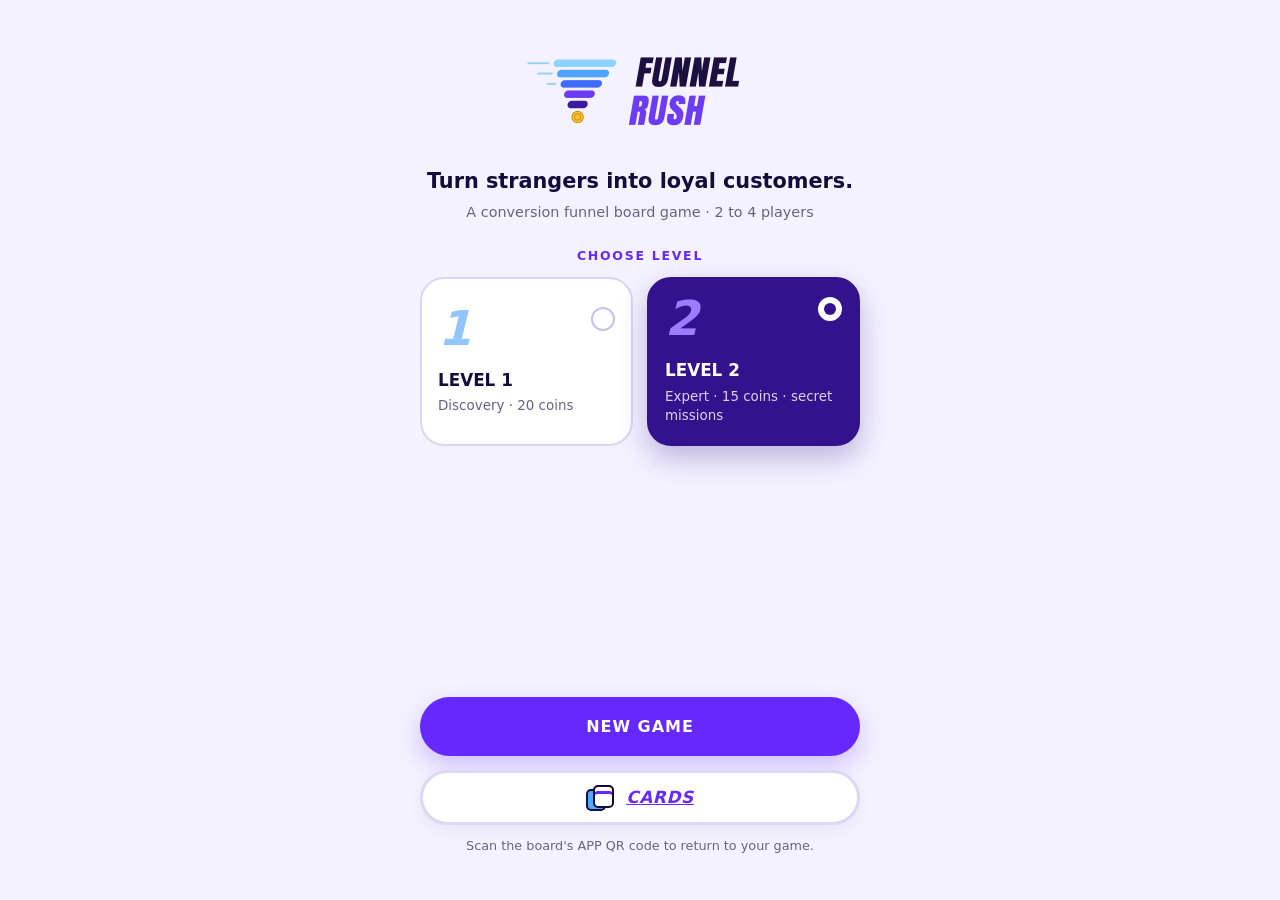
==== commit 5dcbf8d1: "v3" ====
--- a/index.html
+++ b/index.html
@@ -1,1100 +1,199 @@
-<!DOCTYPE html>
-<html lang="fr">
+<!doctype html>
+<!-- Declare HTML5 document -->
+<html lang="en">
+<!-- Set document language to English -->
 <head>
-  <meta charset="UTF-8" />
-  <meta name="viewport" content="width=device-width, initial-scale=1, viewport-fit=cover" />
-  <meta name="theme-color" content="#0E4F58" />
-  <meta name="description" content="Funnel Rush : compagnon de jeu marketing, tirage des événements et guide des cartes action." />
-  <title>Funnel Rush — Compagnon de jeu &amp; Guide des cartes</title>
-  <link rel="preconnect" href="https://fonts.googleapis.com" />
-  <link rel="preconnect" href="https://fonts.gstatic.com" crossorigin />
-  <link href="https://fonts.googleapis.com/css2?family=Inter:wght@400;500;600;700;800;900&display=swap" rel="stylesheet" />
-    <link rel="stylesheet" href="style.css" />
+  <!-- UTF-8 character encoding -->
+  <meta charset="utf-8">
+  <!-- Mobile viewport configuration including safe-area support -->
+  <meta name="viewport" content="width=device-width, initial-scale=1, viewport-fit=cover">
+  <!-- Browser theme color matching lavender background -->
+  <meta name="theme-color" content="#f4f2ff">
+  <!-- Page title -->
+  <title>Funnel Rush</title>
+  <!-- Main stylesheet -->
+  <link rel="stylesheet" href="./css/style.css">
+  <!-- Main application module script -->
+  <script type="module" src="./js/app.js"></script>
 </head>
 <body>
+  <!-- Centered mobile-first app container -->
+  <main class="app-shell">
+    <!-- 1. HOME SCREEN -->
+    <section id="screen-home" class="home-screen">
+      <div>
+        <!-- Brand logo (already includes Funnel Rush text) -->
+        <img class="hero-logo" src="./FunnelRush_Logo.png" alt="Funnel Rush">
+        <!-- Game tagline -->
+        <h1 class="hero-title">Turn strangers into loyal customers.</h1>
+        <!-- Format and player count note -->
+        <p class="hero-subtitle">A conversion funnel board game · 2 to 4 players</p>
 
-  <!-- BARRE DE NAVIGATION -->
-  <header class="top-nav">
-    <div class="top-nav-inner">
-      <a href="#appli" class="brand-logo" id="logo-link">
-        <span class="brand-icon">▼</span>
-        <span>Funnel Rush</span>
-      </a>
-      <nav class="nav-tabs" aria-label="Navigation principale">
-        <button type="button" class="nav-tab active" id="tab-appli">L'Appli (QR Appli)</button>
-        <button type="button" class="nav-tab" id="tab-guide">Guide des cartes (QR Guide)</button>
-      </nav>
-    </div>
-  </header>
+        <!-- Level selector prompt -->
+        <p class="level-picker-label">Choose level</p>
+        <!-- Two-option level radio group -->
+        <div class="level-grid" role="radiogroup" aria-label="Choose level">
+          <!-- Level 1 card -->
+          <button type="button" class="level-card" data-level="1" aria-pressed="false">
+            <div class="level-card-top">
+              <span class="level-num">1</span>
+              <span class="radio-dot"></span>
+            </div>
+            <div class="level-card-title">Level 1</div>
+            <p class="level-card-desc">Discovery · 20 coins</p>
+          </button>
 
-  <!-- ========================================================================
-       VUE 1 : L'APPLI (INSCRIPTION / MANCHES 1-8 / SAISIE FINALE / CLASSEMENT)
-       ======================================================================== -->
-  <main id="view-app" class="container">
-
-    <!-- ÉCRAN 1 : INSCRIPTION -->
-    <section id="screen-inscription" class="setup-wrapper hidden">
-      <div class="setup-hero">
-        <span class="badge">Serious Game Marketing • 8 Manches</span>
-        <h1>Nouvelle partie</h1>
-        <p>Inscrivez 2 à 4 équipes. L'appli gère les événements à chaque manche, puis calcule le classement à la fin.</p>
+          <!-- Level 2 card (selected by default) -->
+          <button type="button" class="level-card level-2-card is-selected" data-level="2" aria-pressed="true">
+            <div class="level-card-top">
+              <span class="level-num">2</span>
+              <span class="radio-dot"></span>
+            </div>
+            <div class="level-card-title">Level 2</div>
+            <p class="level-card-desc">Expert · 15 coins · secret missions</p>
+          </button>
+        </div>
       </div>
 
-      <div class="card">
-        <div class="flow-pills">
-          <span class="flow-pill">1. Tirage d'événement (Manches 1 à 8)</span>
-          <span class="flow-pill">2. Saisie des pions &amp; pièces à la fin</span>
-          <span class="flow-pill">3. Classement automatique</span>
-        </div>
-
-        <div id="setup-error" class="error-banner hidden" role="alert"></div>
-
-        <form id="setup-form" novalidate>
-          <div id="player-inputs-list" class="player-input-list"></div>
-          <button type="submit" class="btn btn-primary btn-block">
-            Lancer la partie 🚀
-          </button>
-        </form>
+      <div>
+        <!-- Button advancing to player setup -->
+        <button id="btn-new-game" type="button" class="cta-btn">New game</button>
+        <!-- Bottom CARDS button opening the Card Guide -->
+        <a href="./guide.html" class="cards-pill-btn"><span class="cards-icon" aria-hidden="true"></span><span>CARDS</span></a>
+        <!-- Helper note for QR re-entry -->
+        <p class="helper-note">Scan the board's APP QR code to return to your game.</p>
       </div>
     </section>
 
-    <!-- ÉCRAN 2 : MANCHES 1 À 8 (TIRAGE D'ÉVÉNEMENTS UNIQUEMENT) -->
-    <section id="screen-rounds" class="hidden">
-      <div class="round-banner">
-        <div class="round-top-row">
-          <div class="round-counter-wrap">
-            <span id="round-label" class="round-pill">Manche 1 / 8</span>
-            <div id="round-dots" class="round-dots" aria-hidden="true"></div>
-          </div>
+    <!-- 2. PLAYERS SCREEN -->
+    <section id="screen-players" class="hidden">
+      <!-- Top header with logo only and active level badge -->
+      <header class="top-bar">
+        <span class="brand-logo-only"><img src="./FunnelRush_Logo.png" alt="Funnel Rush"></span>
+        <span id="players-level-badge" class="level-badge is-level-2">Level 2</span>
+      </header>
 
-          <button type="button" id="btn-draw-event" class="btn btn-draw-event">
-            ⚡ Tirer l'événement
-          </button>
-        </div>
+      <!-- Screen heading and prompt -->
+      <h1 class="screen-title">Players</h1>
+      <p class="screen-subtitle">How many players are at the table?</p>
 
-        <div id="event-area"></div>
+      <!-- Player count selector (2, 3, or 4) -->
+      <div class="count-switcher" role="group" aria-label="Number of players">
+        <button type="button" class="count-btn" data-count="2">2</button>
+        <button type="button" class="count-btn is-active" data-count="3">3</button>
+        <button type="button" class="count-btn" data-count="4">4</button>
       </div>
 
-      <div class="card">
-        <div class="section-title">
-          <span>👥 Équipes en jeu sur le plateau</span>
-          <span style="font-size: 0.82rem; font-weight: 600; color: var(--text-muted);">
-            Saisie des positions &amp; pièces après la manche 8
-          </span>
-        </div>
-        <div id="teams-list-grid" class="teams-list-grid"></div>
+      <!-- Reminder about names and token colors -->
+      <p class="screen-subtitle">Just first names. Each player keeps their token color.</p>
+
+      <!-- Dynamic container for player name inputs -->
+      <div id="player-inputs" class="player-inputs"></div>
+      <!-- Validation error message if needed -->
+      <p id="players-error" class="error-text hidden"></p>
+
+      <!-- Start round 1 button -->
+      <button id="btn-start-game" type="button" class="cta-btn">Start game</button>
+      <!-- Bottom CARDS button below player names and start button -->
+      <a href="./guide.html" class="cards-pill-btn"><span class="cards-icon" aria-hidden="true"></span><span>CARDS</span></a>
+    </section>
+
+    <!-- 3. ROUND SCREEN -->
+    <section id="screen-round" class="hidden">
+      <!-- Top header with logo only and level badge -->
+      <header class="top-bar">
+        <span class="brand-logo-only"><img src="./FunnelRush_Logo.png" alt="Funnel Rush"></span>
+        <span id="round-level-badge" class="level-badge is-level-2">Level 2</span>
+      </header>
+
+      <!-- Round counter and 6-bar progress indicator -->
+      <div class="round-hero">
+        <p id="round-eyebrow" class="eyebrow">Round</p>
+        <div id="round-counter" class="round-counter">1/6</div>
+        <div id="round-bars" class="round-bars"></div>
       </div>
 
-      <div class="footer-actions">
-        <button type="button" id="btn-abort-game" class="btn btn-secondary">
-          ↺ Annuler la partie
-        </button>
-        <button type="button" id="btn-next-round" class="btn btn-primary">
-          Manche suivante →
-        </button>
-      </div>
+      <!-- Placeholder or drawn event card -->
+      <div id="event-slot"></div>
+
+      <!-- Single contextual round action button -->
+      <button id="btn-round-action" type="button" class="cta-btn">Round 1: draw event</button>
+      <!-- Bottom CARDS button below the round event and primary action -->
+      <a href="./guide.html" class="cards-pill-btn"><span class="cards-icon" aria-hidden="true"></span><span>CARDS</span></a>
     </section>
 
-    <!-- ÉCRAN 3 : FORMULAIRE DE FIN DE PARTIE (APRÈS LA MANCHE 8) -->
-    <section id="screen-final-form" class="hidden">
-      <div class="final-form-header">
-        <span class="badge">Fin des 8 manches • Étape finale</span>
-        <h1>Saisie des positions et des pièces</h1>
-        <p>Indiquez le nombre final de pions sur chaque étage, dans Perdus et les pièces restantes pour chaque équipe.</p>
-      </div>
+    <!-- 4. FINAL SCORES SCREEN -->
+    <section id="screen-scores" class="hidden">
+      <!-- Top header with logo only and level badge -->
+      <header class="top-bar">
+        <span class="brand-logo-only"><img src="./FunnelRush_Logo.png" alt="Funnel Rush"></span>
+        <span id="scores-level-badge" class="level-badge is-level-2">Level 2</span>
+      </header>
 
-      <div id="final-form-error" class="error-banner hidden" role="alert"></div>
+      <!-- Screen title and instructions -->
+      <h1 class="screen-title">Final scores</h1>
+      <p id="scores-subtitle" class="screen-subtitle">Count your tokens on the board, enter the numbers, then check completed missions.</p>
 
-      <form id="final-form" novalidate>
-        <div id="teams-form-grid" class="teams-form-grid"></div>
-
-        <div class="footer-actions">
-          <button type="button" id="btn-reset-from-form" class="btn btn-secondary">
-            ↺ Recommencer une partie
-          </button>
-          <button type="submit" class="btn btn-primary">
-            Calculer le classement final 🏆
-          </button>
-        </div>
+      <!-- Score entry form -->
+      <form id="scores-form" novalidate>
+        <!-- Container where player score cards are rendered -->
+        <div id="score-cards"></div>
+        <!-- Submit button to calculate final points -->
+        <button id="btn-calc-scores" type="submit" class="cta-btn is-gold">Calculate</button>
       </form>
     </section>
 
-    <!-- ÉCRAN 4 : RÉSULTATS & CLASSEMENT FINAL -->
+    <!-- 5. RESULTS SCREEN -->
     <section id="screen-results" class="hidden">
-      <div id="winner-card" class="winner-card"></div>
+      <!-- Top header with logo only and level badge -->
+      <header class="top-bar">
+        <span class="brand-logo-only"><img src="./FunnelRush_Logo.png" alt="Funnel Rush"></span>
+        <span id="results-level-badge" class="level-badge is-level-2">Level 2</span>
+      </header>
 
-      <div class="card" style="margin-bottom: 1.25rem;">
-        <div class="section-title">
-          <span>🏆 Classement final &amp; détail des points</span>
-          <span style="font-size: 0.8rem; font-weight: 600; color: var(--text-muted);">
-            Fidél. ×3 • Conv. ×2 • 5 pièces = 1 pt • Bonus taux +3
-          </span>
-        </div>
-        <div class="table-wrap">
-          <table class="ranking-table">
-            <thead>
-              <tr>
-                <th>Rang</th>
-                <th>Équipe</th>
-                <th>Fidélisation (×3)</th>
-                <th>Conversion (×2)</th>
-                <th>Pièces (÷5)</th>
-                <th>Taux conv.</th>
-                <th>Bonus taux</th>
-                <th>Total</th>
-              </tr>
-            </thead>
-            <tbody id="ranking-tbody"></tbody>
-          </table>
-        </div>
+      <!-- Results heading -->
+      <h1 class="screen-title">Results</h1>
+
+      <!-- Highlighted winner banner -->
+      <div id="winner-banner"></div>
+      <!-- Ranked list of remaining players -->
+      <div id="runners-list"></div>
+
+      <!-- Best conversion rate bonus legend -->
+      <div class="bonus-legend">
+        <span class="mini-coin"></span>
+        <span>Best conversion rate: +3 bonus points.</span>
       </div>
 
-      <div class="card" style="margin-bottom: 1.25rem;">
-        <div class="section-title">
-          <span>🔻 Entonnoir de conversion par équipe</span>
-        </div>
-        <div id="results-funnels-grid" class="teams-form-grid"></div>
-      </div>
-
-      <div class="footer-actions">
-        <button type="button" id="btn-edit-form" class="btn btn-secondary">
-          ✏️ Modifier la saisie
-        </button>
-        <button type="button" id="btn-new-game" class="btn btn-primary">
-          🔄 Nouvelle partie
-        </button>
-      </div>
+      <!-- Button opening the reset confirmation modal -->
+      <button id="btn-results-new-game" type="button" class="cta-btn is-outline">New game</button>
     </section>
-
   </main>
 
-  <!-- ========================================================================
-       VUE 2 : GUIDE DES 12 CARTES ACTION (QR GUIDE)
-       ======================================================================== -->
-  <main id="view-guide" class="container hidden">
-    <div class="guide-header">
-      <span class="badge">Référentiel Marketing • 12 Cartes Action</span>
-      <h1>Guide des cartes Action</h1>
-      <p>Consultez le coût, l'effet en jeu, la définition marketing et un exemple concret pour chaque levier.</p>
-    </div>
-
-    <div id="guide-filter-bar" class="guide-filter-bar"></div>
-    <div id="guide-content"></div>
-  </main>
-
-  <!-- MODALE DE CONFIRMATION -->
-  <div id="confirm-modal" class="modal-backdrop hidden" role="dialog" aria-modal="true" aria-labelledby="modal-title">
-    <div class="modal-box">
-      <h2 id="modal-title" class="modal-title">Confirmation</h2>
-      <p id="modal-text" class="modal-text"></p>
+  <!-- ROUND ADVANCEMENT CONFIRMATION MODAL -->
+  <div id="modal-round" class="modal-backdrop hidden" role="dialog" aria-modal="true" aria-labelledby="modal-round-title">
+    <div class="modal-card">
+      <div class="modal-icon is-purple">?</div>
+      <h2 id="modal-round-title" class="modal-title">Everyone played?</h2>
+      <p id="modal-round-desc" class="modal-desc"></p>
       <div class="modal-actions">
-        <button type="button" id="modal-cancel" class="btn btn-secondary">Annuler</button>
-        <button type="button" id="modal-confirm" class="btn btn-primary">Confirmer</button>
+        <button id="modal-round-cancel" type="button" class="modal-btn cancel">Cancel</button>
+        <button id="modal-round-confirm" type="button" class="modal-btn confirm-purple">Yes</button>
       </div>
     </div>
   </div>
 
-  <script>
-    (function () {
-      "use strict";
-
-      /* ======================================================================
-         1. DONNÉES DU JEU (ÉTAGES, COULEURS, ÉVÉNEMENTS, CARTES)
-         ====================================================================== */
-      const STORAGE_KEY = "funnelRush.game";
-      const TOTAL_ROUNDS = 8;
-
-      const TEAM_SLOTS = [
-        { color: "#1A8291", label: "Bleu" },
-        { color: "#E05A47", label: "Corail" },
-        { color: "#D99B26", label: "Or" },
-        { color: "#2E8B57", label: "Émeraude" }
-      ];
-
-      const FLOORS = [
-        { id: "notoriete",     name: "Notoriété",     color: "#CDEFF3" },
-        { id: "interet",       name: "Intérêt",       color: "#8FDCE5" },
-        { id: "consideration", name: "Considération", color: "#3FBCCB" },
-        { id: "conversion",    name: "Conversion",    color: "#1A8291" },
-        { id: "fidelisation",  name: "Fidélisation",  color: "#0E4F58" }
-      ];
-
-      const FLOOR_ORDER = ["notoriete", "interet", "consideration", "conversion", "fidelisation"];
-
-      const EVENTS = [
-        {
-          id: "google-update",
-          name: "Google Algorithm Update",
-          effect: "Les cartes Article SEO ne rapportent que 1 prospect ce tour."
-        },
-        {
-          id: "bad-review",
-          name: "Bad Review",
-          effect: "Chaque équipe perd 2 prospects en Considération (sauf si elle a joué Avis clients)."
-        },
-        {
-          id: "viral-post",
-          name: "Viral Post",
-          effect: "L'équipe avec le moins de prospects en Notoriété en gagne 3."
-        },
-        {
-          id: "competitor-launch",
-          name: "Competitor Launch",
-          effect: "Chaque équipe perd 1 prospect à chaque étage."
-        },
-        {
-          id: "black-friday",
-          name: "Black Friday",
-          effect: "Les cartes Conversion coûtent 1 pièce de moins cette manche."
-        },
-        {
-          id: "website-bug",
-          name: "Website Bug",
-          effect: "Personne ne peut jouer de carte Conversion ce tour."
-        }
-      ];
-
-      const CARDS = [
-        {
-          id: "pub-instagram",
-          name: "Pub Instagram",
-          floor: "notoriete",
-          floorBadge: "Market → Notoriété",
-          cost: 3,
-          effect: "Faites entrer +4 prospects en Notoriété.",
-          definition: "Publicité payante diffusée sur Instagram auprès d'une cible choisie (âge, intérêts, zone géographique). Elle permet de toucher rapidement un large public.",
-          example: "Une sponsorisation de story ciblant les 18-30 ans amateurs de sport pour faire connaître votre nouvelle application."
-        },
-        {
-          id: "article-seo",
-          name: "Article SEO",
-          floor: "notoriete",
-          floorBadge: "Market → Notoriété",
-          cost: 1,
-          effect: "Faites entrer +2 prospects en Notoriété (peu coûteux mais lent).",
-          definition: "Article de blog optimisé pour les moteurs de recherche afin d'apparaître dans les premiers résultats Google sur des requêtes précises.",
-          example: "Publier un guide pratique « Comment organiser son budget étudiant » qui attire des visiteurs chaque mois sans budget pub."
-        },
-        {
-          id: "partenariat-influenceur",
-          name: "Partenariat influenceur",
-          floor: "notoriete",
-          floorBadge: "Market → Notoriété",
-          cost: 5,
-          effect: "Faites entrer +6 prospects en Notoriété.",
-          definition: "Collaboration avec un créateur de contenu suivi par une communauté engagée qui présente la marque à son audience.",
-          example: "Un créateur tech teste votre application en vidéo et partage son lien de téléchargement à ses abonnés."
-        },
-        {
-          id: "newsletter",
-          name: "Newsletter",
-          floor: "interet",
-          floorBadge: "Notoriété → Intérêt",
-          cost: 2,
-          effect: "Faites descendre 3 prospects de Notoriété vers Intérêt.",
-          definition: "Email envoyé régulièrement aux inscrits pour maintenir le lien, partager des nouveautés et nourrir leur intérêt (nurturing).",
-          example: "Un récapitulatif hebdomadaire avec 3 astuces exclusives et les coulisses du développement de l'appli."
-        },
-        {
-          id: "livre-blanc",
-          name: "Livre blanc",
-          floor: "interet",
-          floorBadge: "Notoriété → Intérêt",
-          cost: 2,
-          effect: "Faites descendre 3 prospects de Notoriété vers Intérêt.",
-          definition: "Guide thématique gratuit offert en échange d'une adresse email. C'est un « lead magnet » qui transforme un simple visiteur en contact qualifié.",
-          example: "Télécharger un PDF gratuit « Les 10 erreurs à éviter au lancement d'une startup » après avoir laissé son email."
-        },
-        {
-          id: "webinaire",
-          name: "Webinaire",
-          floor: "consideration",
-          floorBadge: "Intérêt → Considération",
-          cost: 3,
-          effect: "Faites descendre 3 prospects d'Intérêt vers Considération.",
-          definition: "Conférence en ligne en direct où la marque démontre son expertise, présente son produit et répond aux questions des participants.",
-          example: "Une démonstration live de 30 minutes suivie d'une session questions-réponses pour lever les freins avant l'achat."
-        },
-        {
-          id: "avis-clients",
-          name: "Avis clients",
-          floor: "consideration",
-          floorBadge: "Intérêt → Considération",
-          cost: 2,
-          effect: "Faites descendre 2 prospects d'Intérêt vers Considération et protège contre l'événement « Bad Review ».",
-          definition: "Notes, étoiles et témoignages vérifiés d'utilisateurs. Cette « preuve sociale » rassure les prospects qui comparent encore les offres.",
-          example: "Afficher une note de 4,8/5 sur les stores et mettre en avant des retours d'utilisateurs satisfaits sur la page d'accueil."
-        },
-        {
-          id: "retargeting",
-          name: "Retargeting",
-          floor: "consideration",
-          floorBadge: "Perdus → Considération",
-          cost: 3,
-          effect: "Récupérez 2 prospects de la zone Perdus vers Considération.",
-          definition: "Publicité ciblée diffusée auprès des personnes ayant déjà visité le site ou abandonné leur panier sans finaliser leur achat.",
-          example: "Une bannière rappelant les avantages de l'appli à un visiteur qui avait quitté la page des tarifs la veille."
-        },
-        {
-          id: "essai-gratuit",
-          name: "Essai gratuit",
-          floor: "conversion",
-          floorBadge: "Considération → Conversion",
-          cost: 4,
-          effect: "Faites descendre 3 prospects de Considération vers Conversion.",
-          definition: "Période d'accès gratuit au produit ou aux fonctionnalités premium permettant au prospect de tester concrètement la valeur avant de payer.",
-          example: "Offrir 14 jours d'essai sans engagement de la version Pro avant le passage à l'abonnement mensuel."
-        },
-        {
-          id: "code-promo",
-          name: "Code promo",
-          floor: "conversion",
-          floorBadge: "Considération → Conversion",
-          cost: 2,
-          effect: "Faites descendre 2 prospects de Considération vers Conversion (revenus divisés par 2 ce tour).",
-          definition: "Réduction temporaire qui déclenche l'achat immédiat grâce à l'urgence, au prix d'une marge unitaire plus faible.",
-          example: "Le code BIENVENUE20 offrant -20 % sur la première commande pendant 48 heures."
-        },
-        {
-          id: "programme-fidelite",
-          name: "Programme de fidélité",
-          floor: "fidelisation",
-          floorBadge: "Conversion → Fidélisation",
-          cost: 3,
-          effect: "Faites descendre 2 clients de Conversion vers Fidélisation.",
-          definition: "Système de points, récompenses ou statuts VIP réservé aux clients existants pour encourager les achats répétés et limiter le churn.",
-          example: "Cumuler des points à chaque commande permettant de débloquer des fonctionnalités exclusives ou un mois offert."
-        },
-        {
-          id: "parrainage",
-          name: "Parrainage",
-          floor: "fidelisation",
-          floorBadge: "Conversion → Fidélisation",
-          cost: 3,
-          effect: "Faites descendre 2 clients de Conversion vers Fidélisation.",
-          definition: "Mécanisme incitant un client satisfait à recommander la marque à ses proches en échange d'une récompense partagée.",
-          example: "« Invitez un ami : vous recevez chacun 5 € de crédit dès sa première inscription. »"
-        }
-      ];
-
-      /* ======================================================================
-         2. UTILITAIRES DE SAUVEGARDE & SÉCURITÉ
-         ====================================================================== */
-      function loadGame() {
-        try {
-          const raw = localStorage.getItem(STORAGE_KEY);
-          return raw ? JSON.parse(raw) : null;
-        } catch (err) {
-          return null;
-        }
-      }
-
-      function saveGame(game) {
-        try {
-          localStorage.setItem(STORAGE_KEY, JSON.stringify(game));
-        } catch (err) {
-          // Ignorer si le stockage local est indisponible
-        }
-      }
-
-      function clearGame() {
-        try {
-          localStorage.removeItem(STORAGE_KEY);
-        } catch (err) {
-          // Ignorer
-        }
-      }
-
-      function escapeHtml(str) {
-        return String(str)
-          .replace(/&/g, "&amp;")
-          .replace(/</g, "&lt;")
-          .replace(/>/g, "&gt;")
-          .replace(/"/g, "&quot;")
-          .replace(/'/g, "&#039;");
-      }
-
-      /* ======================================================================
-         3. MODALE DE CONFIRMATION
-         ====================================================================== */
-      const modalBackdrop = document.getElementById("confirm-modal");
-      const modalTitleEl = document.getElementById("modal-title");
-      const modalTextEl = document.getElementById("modal-text");
-      const modalCancelBtn = document.getElementById("modal-cancel");
-      const modalConfirmBtn = document.getElementById("modal-confirm");
-      let modalConfirmCallback = null;
-
-      function openConfirm({ title, message, confirmText = "Confirmer", isDanger = false, onConfirm }) {
-        modalTitleEl.textContent = title;
-        modalTextEl.textContent = message;
-        modalConfirmBtn.textContent = confirmText;
-        modalConfirmBtn.className = isDanger ? "btn btn-danger" : "btn btn-primary";
-        modalConfirmCallback = onConfirm;
-        modalBackdrop.classList.remove("hidden");
-      }
-
-      function closeConfirm() {
-        modalBackdrop.classList.add("hidden");
-        modalConfirmCallback = null;
-      }
-
-      modalCancelBtn.addEventListener("click", closeConfirm);
-      modalBackdrop.addEventListener("click", (e) => {
-        if (e.target === modalBackdrop) closeConfirm();
-      });
-      modalConfirmBtn.addEventListener("click", () => {
-        const cb = modalConfirmCallback;
-        closeConfirm();
-        if (typeof cb === "function") cb();
-      });
-
-      /* ======================================================================
-         4. NAVIGATION ONGLETS (L'APPLI / GUIDE DES CARTES)
-         ====================================================================== */
-      const viewApp = document.getElementById("view-app");
-      const viewGuide = document.getElementById("view-guide");
-      const tabAppli = document.getElementById("tab-appli");
-      const tabGuide = document.getElementById("tab-guide");
-      const logoLink = document.getElementById("logo-link");
-
-      function switchMainView(target) {
-        if (target === "guide") {
-          viewApp.classList.add("hidden");
-          viewGuide.classList.remove("hidden");
-          tabGuide.classList.add("active");
-          tabAppli.classList.remove("active");
-        } else {
-          viewGuide.classList.add("hidden");
-          viewApp.classList.remove("hidden");
-          tabAppli.classList.add("active");
-          tabGuide.classList.remove("active");
-          renderAppScreen();
-        }
-      }
-
-      tabAppli.addEventListener("click", () => {
-        history.replaceState(null, "", "#appli");
-        switchMainView("appli");
-      });
-
-      logoLink.addEventListener("click", (e) => {
-        e.preventDefault();
-        history.replaceState(null, "", "#appli");
-        switchMainView("appli");
-      });
-
-      tabGuide.addEventListener("click", () => {
-        history.replaceState(null, "", "#guide");
-        switchMainView("guide");
-      });
-
-      function handleUrlHash() {
-        const hash = window.location.hash.replace("#", "").trim();
-        if (!hash || hash === "appli") {
-          switchMainView("appli");
-          return;
-        }
-        if (hash === "guide") {
-          switchMainView("guide");
-          return;
-        }
-        const matchingCard = CARDS.find(c => c.id === hash);
-        if (matchingCard) {
-          switchMainView("guide");
-          setTimeout(() => {
-            const cardEl = document.getElementById(matchingCard.id);
-            if (cardEl) {
-              document.querySelectorAll(".action-card.is-targeted").forEach(el => el.classList.remove("is-targeted"));
-              cardEl.classList.add("is-targeted");
-              cardEl.scrollIntoView({ behavior: "smooth", block: "center" });
-            }
-          }, 60);
-        }
-      }
-
-      window.addEventListener("hashchange", handleUrlHash);
-
-      /* ======================================================================
-         5. ÉCRAN 1 : INSCRIPTION DES ÉQUIPES
-         ====================================================================== */
-      const setupForm = document.getElementById("setup-form");
-      const playerInputsList = document.getElementById("player-inputs-list");
-      const setupErrorEl = document.getElementById("setup-error");
-
-      function buildSetupInputs() {
-        playerInputsList.innerHTML = TEAM_SLOTS.map((slot, idx) => `
-          <div class="player-input-row">
-            <span class="team-color-dot" style="background-color: ${slot.color};" aria-hidden="true"></span>
-            <input
-              type="text"
-              class="player-text-input"
-              id="team-name-${idx}"
-              maxlength="24"
-              placeholder="Nom de l'équipe ${idx + 1}${idx < 2 ? ' (obligatoire)' : ' (optionnel)'}"
-              autocomplete="off"
-            />
-            <span class="team-color-label">${slot.label}</span>
-          </div>
-        `).join("");
-      }
-
-      setupForm.addEventListener("submit", (e) => {
-        e.preventDefault();
-        setupErrorEl.classList.add("hidden");
-
-        const players = [];
-        TEAM_SLOTS.forEach((slot, idx) => {
-          const input = document.getElementById(`team-name-${idx}`);
-          const name = input ? input.value.trim() : "";
-          if (name) {
-            players.push({
-              name,
-              color: slot.color,
-              colorLabel: slot.label,
-              coins: 0,
-              lost: 0,
-              floors: {
-                notoriete: 0,
-                interet: 0,
-                consideration: 0,
-                conversion: 0,
-                fidelisation: 0
-              }
-            });
-          }
-        });
-
-        if (players.length < 2) {
-          setupErrorEl.textContent = "Veuillez inscrire au moins 2 équipes pour démarrer la partie.";
-          setupErrorEl.classList.remove("hidden");
-          return;
-        }
-
-        const newGame = {
-          round: 1,
-          eventId: null,
-          lastEventId: null,
-          roundsCompleted: false,
-          submitted: false,
-          players
-        };
-
-        saveGame(newGame);
-        renderAppScreen();
-      });
-
-      /* ======================================================================
-         6. ÉCRAN 2 : MANCHES 1 À 8 (TIRAGE D'ÉVÉNEMENTS ALÉATOIRES)
-         ====================================================================== */
-      const roundLabelEl = document.getElementById("round-label");
-      const roundDotsEl = document.getElementById("round-dots");
-      const btnDrawEvent = document.getElementById("btn-draw-event");
-      const eventAreaEl = document.getElementById("event-area");
-      const teamsListGrid = document.getElementById("teams-list-grid");
-      const btnNextRound = document.getElementById("btn-next-round");
-      const btnAbortGame = document.getElementById("btn-abort-game");
-
-      btnDrawEvent.addEventListener("click", () => {
-        const game = loadGame();
-        if (!game || game.roundsCompleted || game.eventId) return;
-
-        const choices = EVENTS.filter(ev => ev.id !== game.lastEventId);
-        const selected = choices[Math.floor(Math.random() * choices.length)];
-        game.eventId = selected.id;
-        saveGame(game);
-        renderRoundsScreen(game);
-      });
-
-      btnNextRound.addEventListener("click", () => {
-        const game = loadGame();
-        if (!game || game.roundsCompleted) return;
-
-        const isLast = game.round >= TOTAL_ROUNDS;
-        openConfirm({
-          title: isLast ? "Terminer la manche 8 ?" : `Passer à la manche ${game.round + 1} / ${TOTAL_ROUNDS} ?`,
-          message: isLast
-            ? "Les 8 manches sont terminées. Vous allez accéder au formulaire pour renseigner les positions finales des pions et les pièces de chaque équipe."
-            : `Confirmez-vous la fin de la manche ${game.round} pour passer à la manche ${game.round + 1} ?`,
-          confirmText: isLast ? "Saisir le bilan final →" : "Manche suivante →",
-          onConfirm: () => {
-            const current = loadGame();
-            if (!current) return;
-            current.lastEventId = current.eventId;
-            current.eventId = null;
-            if (current.round >= TOTAL_ROUNDS) {
-              current.roundsCompleted = true;
-              current.submitted = false;
-            } else {
-              current.round += 1;
-            }
-            saveGame(current);
-            renderAppScreen();
-            window.scrollTo({ top: 0, behavior: "smooth" });
-          }
-        });
-      });
-
-      btnAbortGame.addEventListener("click", () => {
-        openConfirm({
-          title: "Annuler la partie en cours ?",
-          message: "La partie actuelle sera effacée et vous reviendrez à l'écran d'inscription.",
-          confirmText: "Oui, annuler",
-          isDanger: true,
-          onConfirm: () => {
-            clearGame();
-            buildSetupInputs();
-            renderAppScreen();
-          }
-        });
-      });
-
-      function renderRoundsScreen(game) {
-        roundLabelEl.textContent = `Manche ${game.round} / ${TOTAL_ROUNDS}`;
-
-        let dotsHtml = "";
-        for (let i = 1; i <= TOTAL_ROUNDS; i++) {
-          const cls = i < game.round ? "round-dot done" : (i === game.round ? "round-dot current" : "round-dot");
-          dotsHtml += `<span class="${cls}"></span>`;
-        }
-        roundDotsEl.innerHTML = dotsHtml;
-
-        if (game.eventId) {
-          btnDrawEvent.disabled = true;
-          btnDrawEvent.textContent = "✓ Événement tiré";
-          const ev = EVENTS.find(item => item.id === game.eventId);
-          if (ev) {
-            eventAreaEl.innerHTML = `
-              <div class="event-box-revealed">
-                <span class="event-tag">Carte Événement • Manche ${game.round}</span>
-                <div class="event-name">${escapeHtml(ev.name)}</div>
-                <div class="event-desc">${escapeHtml(ev.effect)}</div>
-              </div>
-            `;
-          }
-        } else {
-          btnDrawEvent.disabled = false;
-          btnDrawEvent.textContent = "⚡ Tirer l'événement";
-          eventAreaEl.innerHTML = `
-            <div class="event-box-empty">
-              Appuyez sur <strong>« Tirer l'événement »</strong> pour révéler l'événement de la manche ${game.round}.
-            </div>
-          `;
-        }
-
-        teamsListGrid.innerHTML = game.players.map((p, idx) => `
-          <div class="team-chip-card" style="border-left-color: ${p.color};">
-            <div class="team-chip-info">
-              <span class="team-color-dot" style="background-color: ${p.color};"></span>
-              <div>
-                <div class="team-chip-name">${escapeHtml(p.name)}</div>
-                <div class="team-chip-sub">Équipe ${idx + 1} • Jetons ${escapeHtml(p.colorLabel)}</div>
-              </div>
-            </div>
-            <span class="badge">En jeu</span>
-          </div>
-        `).join("");
-
-        btnNextRound.textContent = game.round >= TOTAL_ROUNDS
-          ? "Fin de la manche 8 → Saisir le bilan"
-          : `Manche suivante (${game.round + 1}/${TOTAL_ROUNDS}) →`;
-      }
-
-      /* ======================================================================
-         7. ÉCRAN 3 : FORMULAIRE DE SAISIE FINALE (APRÈS LA MANCHE 8)
-         ====================================================================== */
-      const finalForm = document.getElementById("final-form");
-      const teamsFormGrid = document.getElementById("teams-form-grid");
-      const finalFormErrorEl = document.getElementById("final-form-error");
-      const btnResetFromForm = document.getElementById("btn-reset-from-form");
-
-      btnResetFromForm.addEventListener("click", () => {
-        openConfirm({
-          title: "Recommencer une partie ?",
-          message: "Toutes les données de cette partie seront effacées pour revenir à l'inscription.",
-          confirmText: "Oui, recommencer",
-          isDanger: true,
-          onConfirm: () => {
-            clearGame();
-            buildSetupInputs();
-            renderAppScreen();
-          }
-        });
-      });
-
-      function renderFinalForm(game) {
-        finalFormErrorEl.classList.add("hidden");
-
-        teamsFormGrid.innerHTML = game.players.map((p, pIdx) => {
-          const floorRows = FLOORS.map(f => {
-            const val = Math.max(0, Number(p.floors[f.id]) || 0);
-            return `
-              <div class="stepper-row">
-                <label class="stepper-label" for="input-${pIdx}-${f.id}">
-                  <span class="floor-dot" style="background-color: ${f.color};"></span>
-                  <span>${f.name}</span>
-                </label>
-                <div class="stepper-controls">
-                  <button type="button" class="step-btn" data-action="dec" data-target="input-${pIdx}-${f.id}" aria-label="Diminuer ${f.name}">−</button>
-                  <input type="number" min="0" step="1" id="input-${pIdx}-${f.id}" class="step-input" value="${val}" />
-                  <button type="button" class="step-btn" data-action="inc" data-target="input-${pIdx}-${f.id}" aria-label="Augmenter ${f.name}">+</button>
-                </div>
-              </div>
-            `;
-          }).join("");
-
-          const lostVal = Math.max(0, Number(p.lost) || 0);
-          const coinsVal = Math.max(0, Number(p.coins) || 0);
-
-          return `
-            <article class="team-form-card" style="border-top-color: ${p.color};">
-              <div class="team-form-card-head">
-                <div class="team-form-title">
-                  <span class="team-color-dot" style="background-color: ${p.color};"></span>
-                  <span>${escapeHtml(p.name)}</span>
-                </div>
-                <span class="badge">Équipe ${pIdx + 1}</span>
-              </div>
-
-              ${floorRows}
-
-              <div class="stepper-row is-lost">
-                <label class="stepper-label" for="input-${pIdx}-lost">
-                  <span>Perdus (Lost)</span>
-                </label>
-                <div class="stepper-controls">
-                  <button type="button" class="step-btn" data-action="dec" data-target="input-${pIdx}-lost" aria-label="Diminuer Perdus">−</button>
-                  <input type="number" min="0" step="1" id="input-${pIdx}-lost" class="step-input" value="${lostVal}" />
-                  <button type="button" class="step-btn" data-action="inc" data-target="input-${pIdx}-lost" aria-label="Augmenter Perdus">+</button>
-                </div>
-              </div>
-
-              <div class="stepper-row is-coins">
-                <label class="stepper-label" for="input-${pIdx}-coins">
-                  <span>🪙 Pièces restantes</span>
-                </label>
-                <div class="stepper-controls">
-                  <button type="button" class="step-btn" data-action="dec" data-target="input-${pIdx}-coins" aria-label="Diminuer Pièces">−</button>
-                  <input type="number" min="0" step="1" id="input-${pIdx}-coins" class="step-input" value="${coinsVal}" />
-                  <button type="button" class="step-btn" data-action="inc" data-target="input-${pIdx}-coins" aria-label="Augmenter Pièces">+</button>
-                </div>
-              </div>
-            </article>
-          `;
-        }).join("");
-      }
-
-      // Gestion des boutons + / - du formulaire final
-      teamsFormGrid.addEventListener("click", (e) => {
-        const btn = e.target.closest(".step-btn");
-        if (!btn) return;
-        const input = document.getElementById(btn.dataset.target);
-        if (!input) return;
-
-        const current = Math.max(0, Math.floor(Number(input.value) || 0));
-        const next = btn.dataset.action === "inc" ? current + 1 : Math.max(0, current - 1);
-        input.value = next;
-      });
-
-      finalForm.addEventListener("submit", (e) => {
-        e.preventDefault();
-        finalFormErrorEl.classList.add("hidden");
-
-        const game = loadGame();
-        if (!game) return;
-
-        let invalid = false;
-
-        game.players.forEach((p, pIdx) => {
-          FLOOR_ORDER.forEach(fId => {
-            const el = document.getElementById(`input-${pIdx}-${fId}`);
-            const val = el ? Number(el.value) : 0;
-            if (!Number.isFinite(val) || val < 0) {
-              invalid = true;
-            } else {
-              p.floors[fId] = Math.floor(val);
-            }
-          });
-
-          const lostEl = document.getElementById(`input-${pIdx}-lost`);
-          const lostVal = lostEl ? Number(lostEl.value) : 0;
-          if (!Number.isFinite(lostVal) || lostVal < 0) {
-            invalid = true;
-          } else {
-            p.lost = Math.floor(lostVal);
-          }
-
-          const coinsEl = document.getElementById(`input-${pIdx}-coins`);
-          const coinsVal = coinsEl ? Number(coinsEl.value) : 0;
-          if (!Number.isFinite(coinsVal) || coinsVal < 0) {
-            invalid = true;
-          } else {
-            p.coins = Math.floor(coinsVal);
-          }
-        });
-
-        if (invalid) {
-          finalFormErrorEl.textContent = "Veuillez saisir uniquement des nombres positifs ou nuls (0 ou plus).";
-          finalFormErrorEl.classList.remove("hidden");
-          return;
-        }
-
-        game.submitted = true;
-        saveGame(game);
-        renderAppScreen();
-        window.scrollTo({ top: 0, behavior: "smooth" });
-      });
-
-      /* ======================================================================
-         8. ÉCRAN 4 : CALCUL DES SCORES & CLASSEMENT FINAL
-         ====================================================================== */
-      const winnerCardEl = document.getElementById("winner-card");
-      const rankingTbodyEl = document.getElementById("ranking-tbody");
-      const resultsFunnelsGrid = document.getElementById("results-funnels-grid");
-      const btnEditForm = document.getElementById("btn-edit-form");
-      const btnNewGame = document.getElementById("btn-new-game");
-
-      function getPlayerStats(p) {
-        const onFloors = FLOOR_ORDER.reduce((sum, id) => sum + (Number(p.floors[id]) || 0), 0);
-        const lost = Number(p.lost) || 0;
-        const entered = onFloors + lost;
-        const customers = (Number(p.floors.conversion) || 0) + (Number(p.floors.fidelisation) || 0);
-        const rate = entered > 0 ? customers / entered : 0;
-        return { onFloors, lost, entered, customers, rate };
-      }
-
-      function reachedFloor(p, floorIndex) {
-        return FLOOR_ORDER.slice(floorIndex).reduce((sum, id) => sum + (Number(p.floors[id]) || 0), 0);
-      }
-
-      function computeRanking(players) {
-        const enriched = players.map(p => ({ player: p, stats: getPlayerStats(p) }));
-        const bestRate = Math.max(...enriched.map(item => item.stats.rate));
-
-        return enriched
-          .map(({ player, stats }) => {
-            const fid = Number(player.floors.fidelisation) || 0;
-            const conv = Number(player.floors.conversion) || 0;
-            const coins = Number(player.coins) || 0;
-
-            const ptsFid = 3 * fid;
-            const ptsConv = 2 * conv;
-            const ptsCoins = Math.floor(coins / 5);
-            const hasBonus = bestRate > 0 && Math.abs(stats.rate - bestRate) < 1e-9;
-            const ptsBonus = hasBonus ? 3 : 0;
-            const total = ptsFid + ptsConv + ptsCoins + ptsBonus;
-
-            return {
-              ...player,
-              stats,
-              ptsFid,
-              ptsConv,
-              ptsCoins,
-              ptsBonus,
-              hasBonus,
-              total
-            };
-          })
-          .sort((a, b) => {
-            if (b.total !== a.total) return b.total - a.total;
-            return b.stats.rate - a.stats.rate;
-          });
-      }
-
-      function formatPercent(rate) {
-        return `${(rate * 100).toFixed(1).replace(".0", "")} %`;
-      }
-
-      btnEditForm.addEventListener("click", () => {
-        const game = loadGame();
-        if (!game) return;
-        game.submitted = false;
-        saveGame(game);
-        renderAppScreen();
-        window.scrollTo({ top: 0, behavior: "smooth" });
-      });
-
-      btnNewGame.addEventListener("click", () => {
-        openConfirm({
-          title: "Démarrer une nouvelle partie ?",
-          message: "Le classement actuel sera effacé pour revenir à l'écran d'inscription.",
-          confirmText: "Nouvelle partie",
-          isDanger: true,
-          onConfirm: () => {
-            clearGame();
-            buildSetupInputs();
-            renderAppScreen();
-          }
-        });
-      });
-
-      function renderResultsScreen(game) {
-        const ranking = computeRanking(game.players);
-        const topScore = ranking[0] ? ranking[0].total : 0;
-        const winners = ranking.filter(r => r.total === topScore);
-
-        winnerCardEl.innerHTML = `
-          <div class="winner-emoji">🏆</div>
-          <div class="winner-kicker">${winners.length > 1 ? "Vainqueurs ex æquo" : "Équipe gagnante"}</div>
-          <div class="winner-title">${winners.map(w => escapeHtml(w.name)).join(" & ")}</div>
-          <div class="winner-points">Score final : ${topScore} point${topScore > 1 ? "s" : ""}</div>
-        `;
-
-        rankingTbodyEl.innerHTML = ranking.map((r, idx) => {
-          const isFirst = r.total === topScore;
-          return `
-            <tr class="${isFirst ? "is-first" : ""}">
-              <td><strong>#${idx + 1}</strong></td>
-              <td>
-                <div style="display:flex; align-items:center; gap:0.55rem;">
-                  <span class="team-color-dot" style="width:16px; height:16px; background-color:${r.color};"></span>
-                  <strong>${escapeHtml(r.name)}</strong>
-                </div>
-              </td>
-              <td>${r.ptsFid} pts (${r.floors.fidelisation || 0})</td>
-              <td>${r.ptsConv} pts (${r.floors.conversion || 0})</td>
-              <td>${r.ptsCoins} pt${r.ptsCoins > 1 ? "s" : ""} (${r.coins} 🪙)</td>
-              <td><strong>${formatPercent(r.stats.rate)}</strong> (${r.stats.customers}/${r.stats.entered})</td>
-              <td>${r.hasBonus ? '<span class="bonus-badge">+3 pts</span>' : "0 pt"}</td>
-              <td class="total-pts-cell">${r.total} pts</td>
-            </tr>
-          `;
-        }).join("");
-
-        resultsFunnelsGrid.innerHTML = ranking.map(r => {
-          const maxEntered = Math.max(r.stats.entered, 1);
-          const barsHtml = FLOORS.map((f, fIdx) => {
-            const count = reachedFloor(r, fIdx);
-            const pct = r.stats.entered > 0 ? Math.round((count / maxEntered) * 100) : 0;
-            return `
-              <div class="funnel-row">
-                <span class="funnel-name">${f.name}</span>
-                <div class="funnel-track">
-                  <div class="funnel-fill" style="width:${pct}%; background-color:${f.color};"></div>
-                </div>
-                <span class="funnel-val">${count}</span>
-              </div>
-            `;
-          }).join("");
-
-          return `
-            <article class="team-form-card" style="border-top-color: ${r.color};">
-              <div class="team-form-card-head">
-                <div class="team-form-title">
-                  <span class="team-color-dot" style="background-color: ${r.color};"></span>
-                  <span>${escapeHtml(r.name)}</span>
-                </div>
-                <span class="badge">Taux : ${formatPercent(r.stats.rate)}</span>
-              </div>
-              <div style="font-size:0.84rem; color:var(--text-muted);">
-                Entrés dans le tunnel : <strong>${r.stats.entered}</strong> • Perdus : <strong>${r.stats.lost}</strong>
-              </div>
-              <div class="funnel-bars-list">
-                ${barsHtml}
-              </div>
-            </article>
-          `;
-        }).join("");
-      }
-
-      /* ======================================================================
-         9. ROUTAGE DES ÉCRANS DE L'APPLICATION
-         ====================================================================== */
-      const screenInscription = document.getElementById("screen-inscription");
-      const screenRounds = document.getElementById("screen-rounds");
-      const screenFinalForm = document.getElementById("screen-final-form");
-      const screenResults = document.getElementById("screen-results");
-
-      function renderAppScreen() {
-        const game = loadGame();
-
-        screenInscription.classList.add("hidden");
-        screenRounds.classList.add("hidden");
-        screenFinalForm.classList.add("hidden");
-        screenResults.classList.add("hidden");
-
-        if (!game) {
-          if (!playerInputsList.hasChildNodes()) buildSetupInputs();
-          screenInscription.classList.remove("hidden");
-        } else if (!game.roundsCompleted) {
-          screenRounds.classList.remove("hidden");
-          renderRoundsScreen(game);
-        } else if (!game.submitted) {
-          screenFinalForm.classList.remove("hidden");
-          renderFinalForm(game);
-        } else {
-          screenResults.classList.remove("hidden");
-          renderResultsScreen(game);
-        }
-      }
-
-      /* ======================================================================
-         10. GUIDE DES 12 CARTES ACTION
-         ====================================================================== */
-      const guideFilterBar = document.getElementById("guide-filter-bar");
-      const guideContentEl = document.getElementById("guide-content");
-      let activeFloorFilter = "all";
-
-      function renderGuide() {
-        const filters = [{ id: "all", name: "Toutes les cartes (12)" }, ...FLOORS];
-        guideFilterBar.innerHTML = filters.map(f => `
-          <button type="button" class="filter-pill ${activeFloorFilter === f.id ? "active" : ""}" data-filter="${f.id}">
-            ${f.name}
-          </button>
-        `).join("");
-
-        const visibleFloors = activeFloorFilter === "all"
-          ? FLOORS
-          : FLOORS.filter(f => f.id === activeFloorFilter);
-
-        guideContentEl.innerHTML = visibleFloors.map(floor => {
-          const floorCards = CARDS.filter(c => c.floor === floor.id);
-          return `
-            <section class="guide-floor-group">
-              <h2 class="guide-floor-heading">
-                <span class="floor-dot" style="width:18px; height:18px; background-color:${floor.color};"></span>
-                <span>Étage : ${floor.name}</span>
-              </h2>
-              <div class="guide-cards-grid">
-                ${floorCards.map(card => `
-                  <article class="action-card" id="${card.id}">
-                    <div class="action-card-top">
-                      <div>
-                        <div style="font-size:0.78rem; font-weight:700; color:var(--text-muted); margin-bottom:0.2rem;">
-                          ${escapeHtml(card.floorBadge)}
-                        </div>
-                        <h3 class="action-card-title">${escapeHtml(card.name)}</h3>
-                      </div>
-                      <span class="cost-pill">🪙 Coût : ${card.cost}</span>
-                    </div>
-                    <div class="action-effect-box">
-                      ⚡ ${escapeHtml(card.effect)}
-                    </div>
-                    <p class="action-def">${escapeHtml(card.definition)}</p>
-                    <div class="action-example">
-                      <strong>Exemple :</strong> ${escapeHtml(card.example)}
-                    </div>
-                  </article>
-                `).join("")}
-              </div>
-            </section>
-          `;
-        }).join("");
-      }
-
-      guideFilterBar.addEventListener("click", (e) => {
-        const btn = e.target.closest(".filter-pill");
-        if (!btn) return;
-        activeFloorFilter = btn.dataset.filter;
-        renderGuide();
-      });
-
-      /* ======================================================================
-         11. INITIALISATION AU CHARGEMENT
-         ====================================================================== */
-      buildSetupInputs();
-      renderGuide();
-      handleUrlHash();
-    })();
-  </script>
+  <!-- ERASE GAME CONFIRMATION MODAL -->
+  <div id="modal-reset" class="modal-backdrop hidden" role="dialog" aria-modal="true" aria-labelledby="modal-reset-title">
+    <div class="modal-card">
+      <div class="modal-icon is-danger">!</div>
+      <h2 id="modal-reset-title" class="modal-title">Erase game?</h2>
+      <p class="modal-desc">Scores will be deleted from this device.</p>
+      <div class="modal-actions">
+        <button id="modal-reset-cancel" type="button" class="modal-btn cancel">Cancel</button>
+        <button id="modal-reset-confirm" type="button" class="modal-btn confirm-danger">Erase</button>
+      </div>
+    </div>
+  </div>
 </body>
 </html>
--- a/css/style.css
+++ b/css/style.css
@@ -0,0 +1,1241 @@
+/* Define reusable CSS custom properties (design tokens) for colors and border radii */
+:root {
+  --bg: #f4f2ff; /* Soft lavender main background */
+  --surface: #ffffff; /* Pure white card background */
+  --surface-soft: #ebe7fb; /* Light violet tint for secondary badges */
+  --ink: #140d3b; /* Deep indigo-black for primary text and headings */
+  --muted: #676285; /* Muted slate-violet for subtitles and helper text */
+  --line: #dad4f5; /* Subtle border color for cards and inputs */
+  --primary: #6528ff; /* Electric purple primary brand accent */
+  --primary-hover: #5217eb; /* Darker purple on button hover */
+  --level2-bg: #33128e; /* Deep violet surface for Level 2 indicators */
+  --level2-tint: #9d7dff; /* Soft violet accent inside Level 2 elements */
+  --gold: #f6be28; /* Gold coin and event header accent */
+  --gold-soft: #fff6d6; /* Warm cream background for event cards */
+  --gold-border: #d99b00; /* Gold border accent */
+  --danger: #ff4e6a; /* Coral-pink accent for final round and delete modals */
+  --radius-lg: 24px; /* Large rounded corners for main cards and modals */
+  --radius-md: 18px; /* Medium rounded corners for list items and inputs */
+  --radius-pill: 999px; /* Full pill radius for buttons and badges */
+}
+
+/* Apply border-box sizing to all elements so padding never inflates widths */
+* {
+  box-sizing: border-box;
+}
+
+/* Base document and body styling */
+html, body {
+  margin: 0; /* Remove default browser margins */
+  padding: 0; /* Remove default browser padding */
+  min-height: 100%; /* Ensure full vertical height */
+  background: var(--bg); /* Apply lavender background */
+  color: var(--ink); /* Apply primary text color */
+  font-family: Inter, ui-sans-serif, system-ui, -apple-system, BlinkMacSystemFont, "Segoe UI", Roboto, sans-serif; /* Clean sans-serif stack */
+  line-height: 1.45; /* Comfortable reading line spacing */
+  -webkit-font-smoothing: antialiased; /* Crisp font rendering on WebKit browsers */
+}
+
+/* Inherit typography on buttons and inputs */
+button, input {
+  font: inherit; /* Match parent font family and size */
+  color: inherit; /* Match parent text color */
+}
+
+/* Reset default button styles */
+button {
+  cursor: pointer; /* Show pointer cursor on interactive buttons */
+  border: 0; /* Remove default border */
+  background: none; /* Remove default background */
+}
+
+/* Utility class to hide elements reliably */
+.hidden {
+  display: none !important; /* Force hide even over other display rules */
+}
+
+/* Centered mobile-first container shell */
+.app-shell {
+  width: 100%; /* Full width on small screens */
+  max-width: 480px; /* Constrain width like a mobile app screen */
+  min-height: 100dvh; /* Fill dynamic viewport height */
+  margin: 0 auto; /* Center horizontally */
+  padding: 20px 20px 32px; /* Outer spacing */
+  display: flex; /* Flex layout for vertical screen flow */
+  flex-direction: column; /* Stack children vertically */
+  position: relative; /* Positioning context for child elements */
+}
+
+/* Top navigation / status bar */
+.top-bar {
+  display: flex; /* Place logo and level badge side by side */
+  align-items: center; /* Vertically center items */
+  justify-content: space-between; /* Push items to opposite edges */
+  gap: 12px; /* Minimum spacing between logo and badge */
+  margin-bottom: 20px; /* Space below top bar */
+}
+
+/* Compact brand logo inside inner headers without duplicate text */
+.brand-logo-only {
+  display: inline-flex; /* Keep logo aligned cleanly on the left */
+  align-items: center; /* Vertically center logo image */
+  line-height: 1; /* Avoid extra line-height spacing */
+}
+
+/* Logo image size inside inner headers */
+.brand-logo-only img {
+  height: 100px; /* Default header logo height */
+  width: auto; /* Keep natural aspect ratio */
+  display: block; /* Prevent inline baseline gap */
+}
+
+/* Level pill badge in the header */
+.level-badge {
+  display: inline-flex; /* Inline flex pill */
+  align-items: center; /* Vertically center label */
+  justify-content: center; /* Horizontally center label */
+  padding: 7px 16px; /* Inner pill padding */
+  border-radius: var(--radius-pill); /* Pill shape */
+  font-size: 0.78rem; /* Small uppercase label size */
+  font-weight: 900; /* Heavy label weight */
+  letter-spacing: 0.08em; /* Wide tracking for uppercase badge */
+  text-transform: uppercase; /* Force uppercase text */
+}
+
+/* Styling for Level 1 badge */
+.level-badge.is-level-1 {
+  background: var(--surface); /* White background */
+  color: var(--primary); /* Purple text */
+  border: 2px solid var(--line); /* Soft lavender border */
+}
+
+/* Styling for Level 2 badge */
+.level-badge.is-level-2 {
+  background: var(--level2-bg); /* Deep violet background */
+  color: #ffffff; /* White text */
+}
+
+/* Small uppercase label above major numbers or sections */
+.eyebrow {
+  margin: 0; /* Remove default margin */
+  font-size: 0.78rem; /* Small uppercase size */
+  font-weight: 900; /* Heavy weight */
+  letter-spacing: 0.16em; /* Wide tracking */
+  text-transform: uppercase; /* Uppercase styling */
+  color: var(--primary); /* Default purple accent */
+}
+
+/* Red/coral eyebrow styling used on final round */
+.eyebrow.is-final {
+  color: var(--danger); /* Coral accent */
+}
+
+/* Reset top margins on headings and paragraphs */
+h1, h2, h3, p {
+  margin-top: 0; /* Prevent unexpected top spacing */
+}
+
+/* Home screen vertical layout */
+.home-screen {
+  flex: 1; /* Take available vertical height */
+  display: flex; /* Flex column layout */
+  flex-direction: column; /* Stack top content and bottom CTA */
+  justify-content: space-between; /* Distribute top block and bottom action */
+  text-align: center; /* Center-align home content */
+  padding-top: 8px; /* Subtle top breathing room */
+}
+
+/* Main logo image on the home screen */
+.hero-logo {
+  max-width: 250px; /* Cap logo width */
+  width: 100%; /* Responsive width */
+  height: auto; /* Keep aspect ratio */
+  margin: 4px auto 14px; /* Center horizontally and space below */
+  display: block; /* Block element */
+}
+
+/* Main tagline on the home screen */
+.hero-title {
+  font-size: 1.3rem; /* Prominent tagline size */
+  font-weight: 800; /* Bold weight */
+  margin-bottom: 6px; /* Space before subtitle */
+}
+
+/* Subtitle explaining game format on home screen */
+.hero-subtitle {
+  color: var(--muted); /* Muted text */
+  font-size: 0.9rem; /* Slightly smaller body text */
+  margin-bottom: 24px; /* Space before level selector */
+}
+
+/* Label above the two level selector cards */
+.level-picker-label {
+  font-size: 0.78rem; /* Small uppercase label */
+  font-weight: 900; /* Heavy weight */
+  letter-spacing: 0.14em; /* Wide tracking */
+  text-transform: uppercase; /* Uppercase text */
+  color: var(--primary); /* Purple accent */
+  margin-bottom: 12px; /* Space before cards */
+}
+
+/* Two-column grid for Level 1 and Level 2 cards */
+.level-grid {
+  display: grid; /* CSS grid */
+  grid-template-columns: 1fr 1fr; /* Two equal columns */
+  gap: 14px; /* Gap between cards */
+  margin-bottom: 20px; /* Space below cards */
+}
+
+/* Individual level option card */
+.level-card {
+  position: relative; /* Positioning context */
+  text-align: left; /* Left-align text inside card */
+  border-radius: var(--radius-lg); /* Rounded card corners */
+  padding: 18px 16px; /* Inner card padding */
+  background: var(--surface); /* White background */
+  border: 2px solid var(--line); /* Default border */
+  transition: transform 0.15s ease, border-color 0.15s ease, box-shadow 0.15s ease; /* Smooth state transitions */
+}
+
+/* Press feedback on level card */
+.level-card:active {
+  transform: scale(0.98); /* Subtle press shrink */
+}
+
+/* Active selected state for Level 1 card */
+.level-card.is-selected {
+  border-color: var(--primary); /* Highlight border in purple */
+  box-shadow: 0 10px 24px rgba(101, 40, 255, 0.14); /* Soft purple elevation */
+}
+
+/* Active selected state for Level 2 card */
+.level-card.level-2-card.is-selected {
+  background: var(--level2-bg); /* Deep violet fill */
+  border-color: var(--level2-bg); /* Matching border */
+  color: #ffffff; /* White text */
+  box-shadow: 0 12px 28px rgba(51, 18, 142, 0.28); /* Deeper shadow */
+}
+
+/* Top row inside level card (big number + radio circle) */
+.level-card-top {
+  display: flex; /* Horizontal flex row */
+  justify-content: space-between; /* Number left, radio right */
+  align-items: flex-start; /* Align to top */
+  margin-bottom: 18px; /* Space before title */
+}
+
+/* Giant italic number inside level card */
+.level-num {
+  font-size: 3rem; /* Large display number */
+  font-weight: 900; /* Extra bold */
+  font-style: italic; /* Italic slant */
+  line-height: 0.9; /* Tight vertical height */
+  color: #93c5fd; /* Light blue for Level 1 */
+}
+
+/* Soft purple number for Level 2 card */
+.level-card.level-2-card .level-num {
+  color: var(--level2-tint); /* Light violet tint */
+}
+
+/* Outer circle of the custom radio indicator */
+.radio-dot {
+  width: 24px; /* Circle width */
+  height: 24px; /* Circle height */
+  border-radius: 50%; /* Full circle */
+  border: 2px solid #c9c2e8; /* Unselected ring color */
+  display: grid; /* Center inner dot */
+  place-items: center; /* Center both axes */
+  background: #ffffff; /* White fill */
+}
+
+/* Selected radio ring on Level 1 */
+.level-card.is-selected .radio-dot {
+  border-color: var(--primary); /* Purple ring */
+}
+
+/* Selected radio ring on Level 2 */
+.level-card.level-2-card.is-selected .radio-dot {
+  border-color: #ffffff; /* White ring */
+}
+
+/* Inner dot when Level 1 card is selected */
+.level-card.is-selected .radio-dot::after {
+  content: ""; /* Required for pseudo-element */
+  width: 12px; /* Inner dot diameter */
+  height: 12px; /* Inner dot diameter */
+  border-radius: 50%; /* Circular dot */
+  background: var(--primary); /* Purple inner dot */
+}
+
+/* Inner dot when Level 2 card is selected */
+.level-card.level-2-card.is-selected .radio-dot::after {
+  background: var(--level2-bg); /* Deep violet inner dot on white ring */
+}
+
+/* Level card heading */
+.level-card-title {
+  font-size: 1.05rem; /* Card title size */
+  font-weight: 900; /* Heavy weight */
+  text-transform: uppercase; /* Uppercase */
+  margin-bottom: 4px; /* Small gap below title */
+}
+
+/* Level card short description */
+.level-card-desc {
+  font-size: 0.84rem; /* Small description */
+  color: var(--muted); /* Muted text */
+  margin: 0; /* No bottom margin */
+}
+
+/* Light text for description inside selected Level 2 card */
+.level-card.level-2-card.is-selected .level-card-desc {
+  color: rgba(255, 255, 255, 0.82); /* Translucent white */
+}
+
+/* Primary full-width pill CTA button */
+.cta-btn {
+  width: 100%; /* Full width */
+  padding: 18px 22px; /* Generous touch target */
+  border-radius: var(--radius-pill); /* Pill shape */
+  font-size: 1rem; /* Button text size */
+  font-weight: 900; /* Heavy weight */
+  letter-spacing: 0.06em; /* Uppercase tracking */
+  text-transform: uppercase; /* Uppercase label */
+  background: var(--primary); /* Purple background */
+  color: #ffffff; /* White text */
+  box-shadow: 0 10px 24px rgba(101, 40, 255, 0.25); /* Soft elevation */
+  transition: transform 0.14s ease, background 0.14s ease; /* Smooth feedback */
+}
+
+/* Hover state for primary CTA */
+.cta-btn:hover {
+  background: var(--primary-hover); /* Darker purple */
+}
+
+/* Active press state for CTA */
+.cta-btn:active {
+  transform: scale(0.985); /* Slight press down */
+}
+
+/* Gold CTA variant used for final score calculation */
+.cta-btn.is-gold {
+  background: var(--gold); /* Gold fill */
+  color: var(--ink); /* Dark text for contrast */
+  box-shadow: 0 10px 24px rgba(246, 190, 40, 0.3); /* Gold shadow */
+}
+
+/* Outlined secondary CTA variant */
+.cta-btn.is-outline {
+  background: #ffffff; /* White fill */
+  color: var(--primary); /* Purple text */
+  border: 2px solid var(--primary); /* Purple border */
+  box-shadow: none; /* Flat outline style */
+}
+
+/* Pill button matching bouton cards.png (double card icon + purple CARDS label) */
+.cards-pill-btn {
+  width: 100%; /* Full width inside mobile container */
+  margin-top: 14px; /* Space below preceding block or CTA */
+  padding: 12px 20px; /* Pill height matching visual mockup */
+  border-radius: var(--radius-pill); /* Full capsule border radius */
+  background: var(--surface); /* Crisp white interior fill */
+  border: 3px solid #dcd6f7; /* Soft lavender pill border */
+  color: var(--primary); /* Electric purple label color */
+  font-size: 1.05rem; /* Bold pill label size */
+  font-weight: 900; /* Heavy display weight */
+  font-style: italic; /* Dynamic italic styling */
+  letter-spacing: 0.04em; /* Slight letter spacing */
+  text-transform: uppercase; /* Force uppercase CARDS */
+  display: inline-flex; /* Align icon and label horizontally */
+  align-items: center; /* Vertically center icon and text */
+  justify-content: center; /* Center content inside pill */
+  gap: 12px; /* Space between card stack icon and CARDS text */
+  box-shadow: 0 6px 16px rgba(20, 13, 59, 0.05); /* Subtle elevation */
+  transition: transform 0.14s ease, border-color 0.14s ease; /* Smooth feedback */
+}
+
+/* Hover feedback on CARDS pill button */
+.cards-pill-btn:hover {
+  border-color: var(--primary); /* Highlight border in purple on hover */
+}
+
+/* Active press feedback on CARDS pill button */
+.cards-pill-btn:active {
+  transform: scale(0.985); /* Subtle press shrink */
+}
+
+/* Double overlapping cards icon inside CARDS pill button */
+.cards-icon {
+  position: relative; /* Anchor overlapping back and front cards */
+  width: 28px; /* Icon bounding width */
+  height: 24px; /* Icon bounding height */
+  flex-shrink: 0; /* Prevent icon distortion */
+}
+
+/* Back blue card of the overlapping pair */
+.cards-icon::before {
+  content: ""; /* Required for pseudo-element */
+  position: absolute; /* Position slightly left and down */
+  left: 0; /* Left offset */
+  top: 4px; /* Top offset */
+  width: 16px; /* Card width */
+  height: 18px; /* Card height */
+  border-radius: 5px; /* Rounded card corners */
+  background: #55a8ff; /* Sky/royal blue card fill */
+  border: 2.5px solid var(--ink); /* Dark ink outline */
+}
+
+/* Front white card of the overlapping pair */
+.cards-icon::after {
+  content: ""; /* Required for pseudo-element */
+  position: absolute; /* Position overlapping to the right and top */
+  right: 0; /* Right offset */
+  top: 0; /* Top offset */
+  width: 17px; /* Card width */
+  height: 19px; /* Card height */
+  border-radius: 5px; /* Rounded card corners */
+  background: #ffffff; /* White card face */
+  border: 2.5px solid var(--ink); /* Dark ink outline */
+  box-shadow: inset 0 5px 0 -1px #ffffff, inset 0 8px 0 -1px var(--primary); /* Small purple bar inside front card */
+}
+
+/* Subtle helper caption below actions */
+.helper-note {
+  margin-top: 12px; /* Top spacing */
+  font-size: 0.8rem; /* Small caption size */
+  color: var(--muted); /* Muted text */
+  text-align: center; /* Centered text */
+}
+
+/* Large italic screen title used on inner screens */
+.screen-title {
+  font-size: 2.2rem; /* Bold display size */
+  font-weight: 900; /* Extra bold */
+  font-style: italic; /* Italic emphasis */
+  text-transform: uppercase; /* Uppercase */
+  letter-spacing: -0.01em; /* Tight display kerning */
+  margin-bottom: 4px; /* Space below heading */
+}
+
+/* Subtitle below screen title */
+.screen-subtitle {
+  color: var(--muted); /* Muted text */
+  font-size: 0.95rem; /* Body size */
+  margin-bottom: 18px; /* Space below subtitle */
+}
+
+/* 3-button switcher for choosing 2, 3, or 4 players */
+.count-switcher {
+  display: grid; /* Grid layout */
+  grid-template-columns: repeat(3, 1fr); /* 3 equal columns */
+  gap: 10px; /* Gap between count buttons */
+  margin-bottom: 18px; /* Space below switcher */
+}
+
+/* Individual player count button */
+.count-btn {
+  padding: 14px 10px; /* Button padding */
+  border-radius: 16px; /* Rounded corners */
+  background: var(--surface); /* White background */
+  border: 2px solid var(--line); /* Default border */
+  font-size: 1.35rem; /* Large number */
+  font-weight: 900; /* Heavy weight */
+  font-style: italic; /* Italic number */
+  color: var(--ink); /* Dark text */
+}
+
+/* Selected player count button */
+.count-btn.is-active {
+  background: var(--primary); /* Purple fill */
+  border-color: var(--primary); /* Matching border */
+  color: #ffffff; /* White text */
+}
+
+/* Stack of player name inputs */
+.player-inputs {
+  display: flex; /* Vertical stack */
+  flex-direction: column; /* Column direction */
+  gap: 12px; /* Space between rows */
+  margin-bottom: 24px; /* Space before start button */
+}
+
+/* Row containing player color swatch and name input */
+.player-name-row {
+  display: flex; /* Horizontal row */
+  align-items: center; /* Vertically center swatch and input */
+  gap: 12px; /* Gap between swatch and field */
+}
+
+/* Colored token circle representing each player */
+.token-swatch {
+  width: 26px; /* Circle diameter */
+  height: 26px; /* Circle diameter */
+  border-radius: 50%; /* Full circle */
+  flex-shrink: 0; /* Prevent squishing */
+  border: 4px solid var(--ink); /* Dark ring around token color */
+}
+
+/* Text input for player name */
+.name-input {
+  flex: 1; /* Fill remaining row width */
+  padding: 14px 16px; /* Comfortable input padding */
+  border-radius: 16px; /* Rounded input box */
+  background: var(--surface); /* White background */
+  border: 2px solid var(--line); /* Default border */
+  font-size: 1rem; /* Input text size */
+  font-weight: 700; /* Bold name text */
+  outline: none; /* Custom focus border used instead */
+}
+
+/* Focus state on player name input */
+.name-input:focus {
+  border-color: var(--primary); /* Highlight border on focus */
+}
+
+/* Centered round header block */
+.round-hero {
+  text-align: center; /* Center round indicator */
+  margin-bottom: 18px; /* Space before event card */
+}
+
+/* Giant round fraction display (e.g. 1/6, 3/6, 6/6) */
+.round-counter {
+  font-size: 4.2rem; /* Very large counter */
+  font-weight: 900; /* Extra bold */
+  font-style: italic; /* Italic styling */
+  line-height: 0.95; /* Tight line height */
+  margin: 6px 0 14px; /* Vertical spacing */
+}
+
+/* 6-segment progress indicator row */
+.round-bars {
+  display: grid; /* Grid of 6 segments */
+  grid-template-columns: repeat(6, 1fr); /* 6 equal bars */
+  gap: 8px; /* Gap between segments */
+}
+
+/* Single round progress bar segment */
+.round-bar {
+  height: 7px; /* Thin bar height */
+  border-radius: var(--radius-pill); /* Pill ends */
+  background: #dcd6f7; /* Inactive segment color */
+}
+
+/* Completed/active round segment */
+.round-bar.is-done {
+  background: var(--primary); /* Purple active bar */
+}
+
+/* Final round (6/6) progress bar color */
+.round-bar.is-final {
+  background: var(--danger); /* Coral bar on last round */
+}
+
+/* Dashed placeholder box before drawing the round's event */
+.event-placeholder {
+  border: 2.5px dashed #9d87f5; /* Dashed purple border */
+  border-radius: var(--radius-lg); /* Rounded box */
+  background: rgba(255, 255, 255, 0.72); /* Translucent white card */
+  padding: 36px 22px; /* Generous inner spacing */
+  text-align: center; /* Centered text */
+  margin-bottom: 22px; /* Space before action button */
+}
+
+/* Question mark badge inside placeholder */
+.q-badge {
+  width: 56px; /* Badge diameter */
+  height: 56px; /* Badge diameter */
+  border-radius: 50%; /* Circular badge */
+  background: var(--surface-soft); /* Soft purple circle */
+  color: var(--primary); /* Purple question mark */
+  font-size: 1.6rem; /* Large question mark */
+  font-weight: 900; /* Bold weight */
+  display: grid; /* Center character */
+  place-items: center; /* Center horizontally and vertically */
+  margin: 0 auto 14px; /* Center horizontally and space below */
+}
+
+/* Drawn event card container */
+.event-card-box {
+  border-radius: var(--radius-lg); /* Rounded card */
+  overflow: hidden; /* Clip header corners cleanly */
+  background: var(--gold-soft); /* Soft yellow card body */
+  border: 2px solid var(--gold-border); /* Gold border */
+  margin-bottom: 22px; /* Space before button */
+  box-shadow: 0 10px 24px rgba(217, 155, 0, 0.12); /* Subtle warm shadow */
+}
+
+/* Yellow banner header at top of event card */
+.event-card-head {
+  background: var(--gold); /* Solid gold banner */
+  padding: 12px 18px; /* Header padding */
+  display: flex; /* Label left, exclamation circle right */
+  align-items: center; /* Vertically center */
+  justify-content: space-between; /* Spread items */
+  font-size: 0.78rem; /* Small banner text */
+  font-weight: 900; /* Heavy weight */
+  letter-spacing: 0.12em; /* Uppercase tracking */
+  text-transform: uppercase; /* Uppercase */
+}
+
+/* Dark circular exclamation badge inside event header */
+.event-excl {
+  width: 24px; /* Circle diameter */
+  height: 24px; /* Circle diameter */
+  border-radius: 50%; /* Full circle */
+  background: var(--ink); /* Dark fill */
+  color: #ffffff; /* White exclamation mark */
+  display: grid; /* Center symbol */
+  place-items: center; /* Center both axes */
+  font-size: 0.85rem; /* Symbol size */
+}
+
+/* Body area of the event card */
+.event-card-body {
+  padding: 20px 18px; /* Card body padding */
+}
+
+/* Event name heading */
+.event-title {
+  font-size: 1.55rem; /* Bold event title */
+  font-weight: 900; /* Heavy weight */
+  font-style: italic; /* Italic emphasis */
+  text-transform: uppercase; /* Uppercase */
+  margin-bottom: 10px; /* Space before effect */
+}
+
+/* Event effect description */
+.event-effect {
+  font-size: 1rem; /* Readable effect text */
+  font-weight: 700; /* Semi-bold/bold */
+  margin-bottom: 18px; /* Space before footer note */
+}
+
+/* Footer reminder inside event card */
+.event-footer-tip {
+  border-top: 1px solid rgba(20, 13, 59, 0.14); /* Subtle divider line */
+  padding-top: 12px; /* Space above note */
+  font-size: 0.84rem; /* Small note size */
+  color: var(--muted); /* Muted text */
+  margin: 0; /* No bottom margin */
+}
+
+/* Player score entry card on Final Scores screen */
+.score-card {
+  background: var(--surface); /* White card */
+  border: 2px solid var(--line); /* Default border */
+  border-radius: var(--radius-lg); /* Rounded card */
+  padding: 16px; /* Inner padding */
+  margin-bottom: 14px; /* Gap between player score cards */
+}
+
+/* Highlight card border when validation fails */
+.score-card.has-error {
+  border-color: var(--danger); /* Coral error border */
+}
+
+/* Header row inside score card (player name + optional Mission +5 toggle) */
+.score-card-head {
+  display: flex; /* Horizontal row */
+  align-items: center; /* Vertically center */
+  justify-content: space-between; /* Name left, mission toggle right */
+  gap: 10px; /* Gap between elements */
+  margin-bottom: 12px; /* Space before 2x2 inputs */
+}
+
+/* Player name and color dot inside score card */
+.player-ident {
+  display: flex; /* Horizontal flex */
+  align-items: center; /* Center vertically */
+  gap: 10px; /* Gap between swatch and name */
+  font-size: 1.15rem; /* Player name size */
+  font-weight: 900; /* Heavy weight */
+  text-transform: uppercase; /* Uppercase name */
+}
+
+/* Mission +5 checkbox pill toggle (Level 2 only) */
+.mission-toggle {
+  display: inline-flex; /* Inline pill */
+  align-items: center; /* Center checkbox and text */
+  gap: 8px; /* Space between checkbox and label */
+  padding: 8px 12px; /* Pill padding */
+  border-radius: 12px; /* Rounded pill */
+  border: 2px solid var(--line); /* Border */
+  background: var(--bg); /* Soft background */
+  font-size: 0.76rem; /* Compact label */
+  font-weight: 900; /* Heavy weight */
+  text-transform: uppercase; /* Uppercase */
+  cursor: pointer; /* Pointer cursor */
+}
+
+/* Native checkbox inside mission toggle */
+.mission-toggle input {
+  accent-color: var(--primary); /* Purple checkbox accent */
+  width: 16px; /* Checkbox width */
+  height: 16px; /* Checkbox height */
+}
+
+/* Checked visual state for Mission +5 pill */
+.mission-toggle.is-checked {
+  background: var(--level2-bg); /* Deep violet fill */
+  border-color: var(--level2-bg); /* Matching border */
+  color: #ffffff; /* White text */
+}
+
+/* 2x2 grid for the 4 numeric inputs per player */
+.metrics-grid {
+  display: grid; /* Grid layout */
+  grid-template-columns: 1fr 1fr; /* Two columns */
+  gap: 10px; /* Gap between metric boxes */
+}
+
+/* Individual metric input tile */
+.metric-box {
+  position: relative; /* Context for left accent bar */
+  background: #f6f4ff; /* Soft input tile fill */
+  border: 2px solid transparent; /* Reserve border space */
+  border-radius: 14px; /* Rounded tile */
+  padding: 10px 12px 10px 16px; /* Extra left padding for accent bar */
+}
+
+/* Left vertical color stripe on metric tile */
+.metric-box::before {
+  content: ""; /* Required for pseudo-element */
+  position: absolute; /* Position on left edge */
+  left: 6px; /* Inset from left */
+  top: 10px; /* Top inset */
+  bottom: 10px; /* Bottom inset */
+  width: 4px; /* Thin vertical bar */
+  border-radius: 99px; /* Rounded bar ends */
+  background: var(--primary); /* Default purple bar */
+}
+
+/* Gold accent bar for remaining coins */
+.metric-box.is-gold::before {
+  background: var(--gold); /* Gold bar */
+}
+
+/* Dark accent bar for market tokens */
+.metric-box.is-dark::before {
+  background: var(--ink); /* Dark bar */
+}
+
+/* Focus state when typing inside a metric tile */
+.metric-box:focus-within {
+  border-color: var(--primary); /* Purple border */
+  background: #ffffff; /* Bright white surface */
+}
+
+/* Metric tile label */
+.metric-box label {
+  display: block; /* Block label above number */
+  font-size: 0.68rem; /* Small uppercase label */
+  font-weight: 800; /* Bold label */
+  letter-spacing: 0.08em; /* Tracking */
+  text-transform: uppercase; /* Uppercase */
+  color: var(--muted); /* Muted color */
+  margin-bottom: 2px; /* Small gap before input */
+}
+
+/* Numeric input inside metric tile */
+.metric-box input {
+  width: 100%; /* Full tile width */
+  border: 0; /* Borderless inside tile */
+  background: transparent; /* Transparent fill */
+  font-size: 1.35rem; /* Large numeric display */
+  font-weight: 900; /* Heavy numbers */
+  outline: none; /* Clean focus */
+  padding: 0; /* No extra padding */
+}
+
+/* Validation error message text */
+.error-text {
+  color: var(--danger); /* Coral error color */
+  font-size: 0.82rem; /* Small readable error */
+  font-weight: 700; /* Bold error text */
+  margin-top: 8px; /* Space above message */
+}
+
+/* Highlighted winner card on Results screen */
+.winner-card {
+  background: var(--primary); /* Purple winner card */
+  color: #ffffff; /* White text */
+  border-radius: var(--radius-lg); /* Rounded card */
+  padding: 20px; /* Inner padding */
+  display: flex; /* Left info + right coin badge */
+  align-items: center; /* Vertically center */
+  justify-content: space-between; /* Spread info and score coin */
+  gap: 14px; /* Gap between left and right */
+  margin-bottom: 14px; /* Space before runners-up */
+  box-shadow: 0 14px 30px rgba(101, 40, 255, 0.25); /* Elevation shadow */
+}
+
+/* Small "WINNER" label inside winner card */
+.winner-eyebrow {
+  font-size: 0.72rem; /* Small label */
+  font-weight: 900; /* Heavy weight */
+  letter-spacing: 0.16em; /* Wide tracking */
+  text-transform: uppercase; /* Uppercase */
+  opacity: 0.85; /* Subtle contrast */
+  margin-bottom: 6px; /* Space below label */
+}
+
+/* Winner name row */
+.winner-name-row {
+  display: flex; /* Color dot + name */
+  align-items: center; /* Vertically center */
+  gap: 10px; /* Space between dot and name */
+  font-size: 1.8rem; /* Large winner name */
+  font-weight: 900; /* Extra bold */
+  font-style: italic; /* Italic display */
+  text-transform: uppercase; /* Uppercase */
+  line-height: 1.05; /* Tight line height */
+}
+
+/* White-bordered color dot next to winner name */
+.winner-dot {
+  width: 22px; /* Dot diameter */
+  height: 22px; /* Dot diameter */
+  border-radius: 50%; /* Full circle */
+  border: 3px solid #ffffff; /* White outline */
+  flex-shrink: 0; /* Prevent shrinking */
+}
+
+/* Conversion rate and bonus summary inside winner card */
+.winner-meta {
+  font-size: 0.88rem; /* Meta text size */
+  margin-top: 8px; /* Space above meta */
+  opacity: 0.92; /* Slightly softer white */
+}
+
+/* Gold coin medallion displaying total points */
+.score-coin {
+  width: 88px; /* Coin width */
+  height: 88px; /* Coin height */
+  border-radius: 50%; /* Circular coin */
+  background: var(--gold); /* Gold background */
+  color: var(--ink); /* Dark points text */
+  border: 4px solid #e0a300; /* Outer gold rim */
+  display: flex; /* Stack points and "POINTS" label */
+  flex-direction: column; /* Vertical stack */
+  align-items: center; /* Center horizontally */
+  justify-content: center; /* Center vertically */
+  flex-shrink: 0; /* Keep circular shape */
+  box-shadow: inset 0 0 0 3px rgba(255, 255, 255, 0.45); /* Inner coin shine */
+}
+
+/* Total score number inside coin */
+.score-coin strong {
+  font-size: 1.85rem; /* Prominent score */
+  font-weight: 900; /* Extra bold */
+  line-height: 1; /* Tight height */
+}
+
+/* "POINTS" caption inside coin */
+.score-coin span {
+  font-size: 0.65rem; /* Small label */
+  font-weight: 900; /* Heavy weight */
+  letter-spacing: 0.1em; /* Tracking */
+}
+
+/* Secondary ranking row for positions 2, 3, and 4 */
+.runner-up-card {
+  background: var(--surface); /* White card */
+  border: 2px solid var(--line); /* Soft border */
+  border-radius: 18px; /* Rounded card */
+  padding: 14px 16px; /* Inner padding */
+  display: flex; /* Left rank + info, right points */
+  align-items: center; /* Vertically center */
+  justify-content: space-between; /* Spread left and right */
+  gap: 12px; /* Gap */
+  margin-bottom: 10px; /* Space between rows */
+}
+
+/* Circular position badge (2, 3, 4) */
+.rank-badge {
+  width: 30px; /* Badge width */
+  height: 30px; /* Badge height */
+  border-radius: 50%; /* Circle */
+  color: #ffffff; /* White rank digit */
+  font-weight: 900; /* Bold digit */
+  display: grid; /* Center digit */
+  place-items: center; /* Center both axes */
+  flex-shrink: 0; /* Keep circle */
+}
+
+/* Runner-up player name */
+.runner-title {
+  font-weight: 900; /* Bold name */
+  text-transform: uppercase; /* Uppercase */
+  font-size: 1rem; /* Name size */
+}
+
+/* Runner-up breakdown subtitle */
+.runner-sub {
+  font-size: 0.8rem; /* Small breakdown text */
+  color: var(--muted); /* Muted text */
+}
+
+/* Runner-up total points label */
+.runner-pts {
+  font-size: 1.2rem; /* Points size */
+  font-weight: 900; /* Heavy weight */
+  font-style: italic; /* Italic styling */
+  color: var(--primary); /* Purple score */
+  white-space: nowrap; /* Prevent line wrap */
+}
+
+/* Footer note explaining the +3 best conversion rate bonus */
+.bonus-legend {
+  display: flex; /* Coin + text */
+  align-items: center; /* Center vertically */
+  gap: 10px; /* Gap between coin and text */
+  font-size: 0.85rem; /* Small text */
+  color: var(--muted); /* Muted color */
+  margin: 14px 0 22px; /* Vertical spacing */
+}
+
+/* Small gold coin icon next to bonus note */
+.mini-coin {
+  width: 24px; /* Diameter */
+  height: 24px; /* Diameter */
+  border-radius: 50%; /* Circle */
+  background: var(--gold); /* Gold fill */
+  border: 2px solid var(--gold-border); /* Gold rim */
+  flex-shrink: 0; /* Keep circular */
+}
+
+/* Full-screen translucent overlay for confirmation dialogs */
+.modal-backdrop {
+  position: fixed; /* Cover viewport */
+  inset: 0; /* Top/right/bottom/left 0 */
+  background: rgba(20, 13, 59, 0.58); /* Dimmed indigo backdrop */
+  display: grid; /* Center modal card */
+  place-items: center; /* Center both axes */
+  padding: 20px; /* Screen edge padding */
+  z-index: 40; /* Above regular content */
+}
+
+/* Centered dialog box inside modal backdrop */
+.modal-card {
+  width: 100%; /* Full width up to max-width */
+  max-width: 380px; /* Dialog width */
+  background: var(--surface); /* White modal surface */
+  border-radius: var(--radius-lg); /* Rounded dialog */
+  padding: 26px 22px 22px; /* Inner spacing */
+  text-align: center; /* Centered dialog text */
+  box-shadow: 0 20px 44px rgba(20, 13, 59, 0.25); /* Modal elevation */
+}
+
+/* Circular icon at top of modal */
+.modal-icon {
+  width: 56px; /* Circle width */
+  height: 56px; /* Circle height */
+  border-radius: 50%; /* Full circle */
+  margin: 0 auto 14px; /* Center and space below */
+  display: grid; /* Center glyph */
+  place-items: center; /* Center both axes */
+  font-size: 1.5rem; /* Icon size */
+  font-weight: 900; /* Bold glyph */
+  color: #ffffff; /* White icon */
+}
+
+/* Purple icon variant for round confirmation */
+.modal-icon.is-purple {
+  background: var(--primary); /* Purple fill */
+}
+
+/* Coral icon variant for delete/reset confirmation */
+.modal-icon.is-danger {
+  background: var(--danger); /* Coral fill */
+}
+
+/* Modal title heading */
+.modal-title {
+  font-size: 1.45rem; /* Bold modal title */
+  font-weight: 900; /* Heavy weight */
+  font-style: italic; /* Italic emphasis */
+  text-transform: uppercase; /* Uppercase */
+  margin-bottom: 8px; /* Space before description */
+}
+
+/* Modal description paragraph */
+.modal-desc {
+  color: var(--muted); /* Muted text */
+  font-size: 0.92rem; /* Body size */
+  margin-bottom: 20px; /* Space before buttons */
+}
+
+/* Two-button action row inside modal */
+.modal-actions {
+  display: grid; /* Two equal buttons */
+  grid-template-columns: 1fr 1fr; /* Two columns */
+  gap: 12px; /* Gap between Cancel and Confirm */
+}
+
+/* Base modal action button */
+.modal-btn {
+  padding: 14px 12px; /* Button padding */
+  border-radius: var(--radius-pill); /* Pill shape */
+  font-size: 0.85rem; /* Compact button label */
+  font-weight: 900; /* Heavy weight */
+  text-transform: uppercase; /* Uppercase */
+  letter-spacing: 0.05em; /* Tracking */
+}
+
+/* Cancel button styling */
+.modal-btn.cancel {
+  background: #ffffff; /* White fill */
+  border: 2px solid var(--ink); /* Dark outline */
+  color: var(--ink); /* Dark text */
+}
+
+/* Purple confirm button for advancing round */
+.modal-btn.confirm-purple {
+  background: var(--primary); /* Purple fill */
+  color: #ffffff; /* White text */
+}
+
+/* Coral confirm button for erasing game */
+.modal-btn.confirm-danger {
+  background: var(--danger); /* Coral fill */
+  color: #ffffff; /* White text */
+}
+
+/* Guide intro prompt text */
+.guide-tap-hint {
+  color: var(--primary); /* Purple hint text matching mockup */
+  font-size: 0.92rem; /* Readable size */
+  font-weight: 600; /* Medium-bold */
+  margin-bottom: 18px; /* Space before first floor group */
+}
+
+/* Section wrapper for each funnel stage in the guide list */
+.floor-group {
+  margin-bottom: 22px; /* Space between funnel stages */
+}
+
+/* Colored pill header for each funnel stage */
+.floor-header-pill {
+  display: inline-block; /* Pill sizing to text */
+  padding: 7px 18px; /* Pill padding */
+  border-radius: var(--radius-pill); /* Pill shape */
+  font-size: 0.8rem; /* Uppercase badge size */
+  font-weight: 900; /* Heavy weight */
+  letter-spacing: 0.08em; /* Tracking */
+  text-transform: uppercase; /* Uppercase */
+  margin-bottom: 12px; /* Space before cards list */
+}
+
+/* Stack of compact card rows inside a floor */
+.floor-cards-stack {
+  display: flex; /* Vertical stack */
+  flex-direction: column; /* Column layout */
+  gap: 10px; /* Gap between card list rows */
+}
+
+/* Clickable card row in the Card Guide list */
+.card-row-btn {
+  position: relative; /* Positioning context for left colored bar */
+  width: 100%; /* Full width */
+  display: flex; /* Title left, optional L2 pill + coin + chevron right */
+  align-items: center; /* Vertically center */
+  justify-content: space-between; /* Spread left and right groups */
+  gap: 10px; /* Gap between groups */
+  background: var(--surface); /* White row card */
+  border: 2px solid var(--line); /* Soft border */
+  border-radius: 16px; /* Rounded row */
+  padding: 15px 16px 15px 22px; /* Extra left padding for colored bar */
+  text-align: left; /* Left-align card name */
+  overflow: hidden; /* Clip left colored bar cleanly */
+  transition: transform 0.12s ease, border-color 0.12s ease; /* Smooth feedback */
+}
+
+/* Left colored strip on each card row matching the funnel stage */
+.card-row-btn::before {
+  content: ""; /* Required for pseudo-element */
+  position: absolute; /* Pin to left side */
+  left: 0; /* Flush left */
+  top: 0; /* Flush top */
+  bottom: 0; /* Flush bottom */
+  width: 9px; /* Stripe width */
+  background: var(--row-floor-color, var(--primary)); /* Stage color passed via inline CSS var */
+}
+
+/* Hover feedback on guide list row */
+.card-row-btn:hover {
+  border-color: var(--primary); /* Purple border on hover */
+}
+
+/* Press state on guide list row */
+.card-row-btn:active {
+  transform: scale(0.99); /* Subtle press */
+}
+
+/* Card name inside list row */
+.card-row-title {
+  font-size: 1rem; /* Card title size */
+  font-weight: 900; /* Heavy weight */
+  text-transform: uppercase; /* Uppercase matching mockup */
+  letter-spacing: 0.01em; /* Slight tracking */
+}
+
+/* Right cluster inside card row (L2 badge, gold cost circle, chevron) */
+.card-row-meta {
+  display: inline-flex; /* Horizontal cluster */
+  align-items: center; /* Vertically center */
+  gap: 10px; /* Spacing between elements */
+  flex-shrink: 0; /* Prevent squishing */
+}
+
+/* Small "L2" pill inside guide list row */
+.l2-mini-pill {
+  background: var(--level2-bg); /* Deep violet fill */
+  color: #ffffff; /* White text */
+  font-size: 0.72rem; /* Compact pill font */
+  font-weight: 900; /* Heavy weight */
+  padding: 3px 9px; /* Pill padding */
+  border-radius: var(--radius-pill); /* Pill shape */
+  letter-spacing: 0.05em; /* Tracking */
+}
+
+/* Gold coin circle showing card cost in the list row */
+.coin-cost-circle {
+  width: 28px; /* Coin diameter */
+  height: 28px; /* Coin diameter */
+  border-radius: 50%; /* Circle */
+  background: var(--gold); /* Gold fill */
+  border: 2px solid var(--gold-border); /* Gold rim */
+  color: var(--ink); /* Dark cost digit */
+  font-size: 0.85rem; /* Cost number size */
+  font-weight: 900; /* Bold number */
+  display: grid; /* Center digit */
+  place-items: center; /* Center both axes */
+  box-shadow: inset 0 0 0 2px rgba(255, 255, 255, 0.45); /* Inner shine */
+}
+
+/* Right chevron arrow in card row */
+.row-chevron {
+  color: var(--muted); /* Muted arrow */
+  font-size: 1.1rem; /* Arrow size */
+  font-weight: 800; /* Bold arrow */
+  line-height: 1; /* Compact line height */
+}
+
+/* Back link ("< All cards") at top of single card detail view */
+.back-link-btn {
+  display: inline-flex; /* Arrow + label */
+  align-items: center; /* Vertically center */
+  gap: 6px; /* Small space */
+  color: var(--primary); /* Purple text */
+  font-size: 0.92rem; /* Readable link size */
+  font-weight: 700; /* Semi-bold/bold */
+  margin-bottom: 14px; /* Space below link */
+  padding: 4px 0; /* Touch area */
+}
+
+/* Detail card container */
+.detail-card {
+  position: relative; /* Positioning context for top colored strip */
+  background: var(--surface); /* White card */
+  border: 2px solid var(--line); /* Soft border */
+  border-radius: var(--radius-lg); /* Rounded card */
+  padding: 22px 20px 24px; /* Generous inner padding */
+  margin-top: 10px; /* Space below stage pill */
+  margin-bottom: 22px; /* Space before Next Card button */
+  overflow: hidden; /* Clip top colored strip cleanly */
+  box-shadow: 0 12px 28px rgba(20, 13, 59, 0.06); /* Soft elevation */
+}
+
+/* Top colored band along top edge of detail card */
+.detail-card::before {
+  content: ""; /* Required for pseudo-element */
+  position: absolute; /* Pin to top */
+  left: 0; /* Left edge */
+  right: 0; /* Right edge */
+  top: 0; /* Top edge */
+  height: 12px; /* Band height */
+  background: var(--detail-floor-color, var(--primary)); /* Stage color */
+}
+
+/* Top header inside detail card (title + large gold coin) */
+.detail-card-head {
+  display: flex; /* Title left, large coin right */
+  align-items: flex-start; /* Align top */
+  justify-content: space-between; /* Spread title and coin */
+  gap: 14px; /* Gap */
+  margin-top: 6px; /* Below top band */
+  margin-bottom: 18px; /* Space before first section */
+}
+
+/* Large uppercase italic card title in detail view */
+.detail-card-title {
+  font-size: 1.85rem; /* Prominent card name */
+  font-weight: 900; /* Extra bold */
+  font-style: italic; /* Italic display */
+  text-transform: uppercase; /* Uppercase */
+  line-height: 1.05; /* Tight line height */
+  margin: 0; /* Remove default margin */
+}
+
+/* Large gold coin displaying card cost on detail card */
+.detail-coin {
+  width: 58px; /* Large coin width */
+  height: 58px; /* Large coin height */
+  border-radius: 50%; /* Circle */
+  background: var(--gold); /* Gold fill */
+  border: 3px solid var(--gold-border); /* Gold rim */
+  color: var(--ink); /* Dark cost text */
+  font-size: 1.5rem; /* Large cost digit */
+  font-weight: 900; /* Extra bold */
+  display: grid; /* Center digit */
+  place-items: center; /* Center both axes */
+  flex-shrink: 0; /* Keep circular */
+  box-shadow: inset 0 0 0 3px rgba(255, 255, 255, 0.45); /* Inner coin detail */
+}
+
+/* Section block inside detail card (EFFECT, WHAT IS IT?, EXAMPLE) */
+.detail-section {
+  padding-top: 14px; /* Space above text */
+  margin-top: 14px; /* Space below divider */
+  border-top: 1px solid var(--line); /* Divider line between sections */
+}
+
+/* First section doesn't need top divider */
+.detail-section:first-of-type {
+  border-top: 0; /* No top border */
+  padding-top: 0; /* No top padding */
+  margin-top: 0; /* No top margin */
+}
+
+/* Uppercase purple section heading inside detail card */
+.detail-label {
+  font-size: 0.75rem; /* Small label */
+  font-weight: 900; /* Heavy weight */
+  letter-spacing: 0.14em; /* Wide tracking */
+  text-transform: uppercase; /* Uppercase */
+  color: var(--primary); /* Purple label */
+  margin-bottom: 6px; /* Small gap before body text */
+}
+
+/* Effect text inside detail card */
+.detail-effect {
+  font-size: 1.05rem; /* Clear effect text */
+  font-weight: 800; /* Bold weight */
+  margin: 0; /* Clean margin */
+}
+
+/* Definition text inside detail card */
+.detail-definition {
+  font-size: 0.96rem; /* Comfortable reading size */
+  font-weight: 500; /* Medium weight */
+  margin: 0; /* Clean margin */
+}
+
+/* Example text inside detail card */
+.detail-example {
+  font-size: 0.92rem; /* Slightly softer size */
+  color: var(--muted); /* Muted text */
+  margin: 0; /* Clean margin */
+}
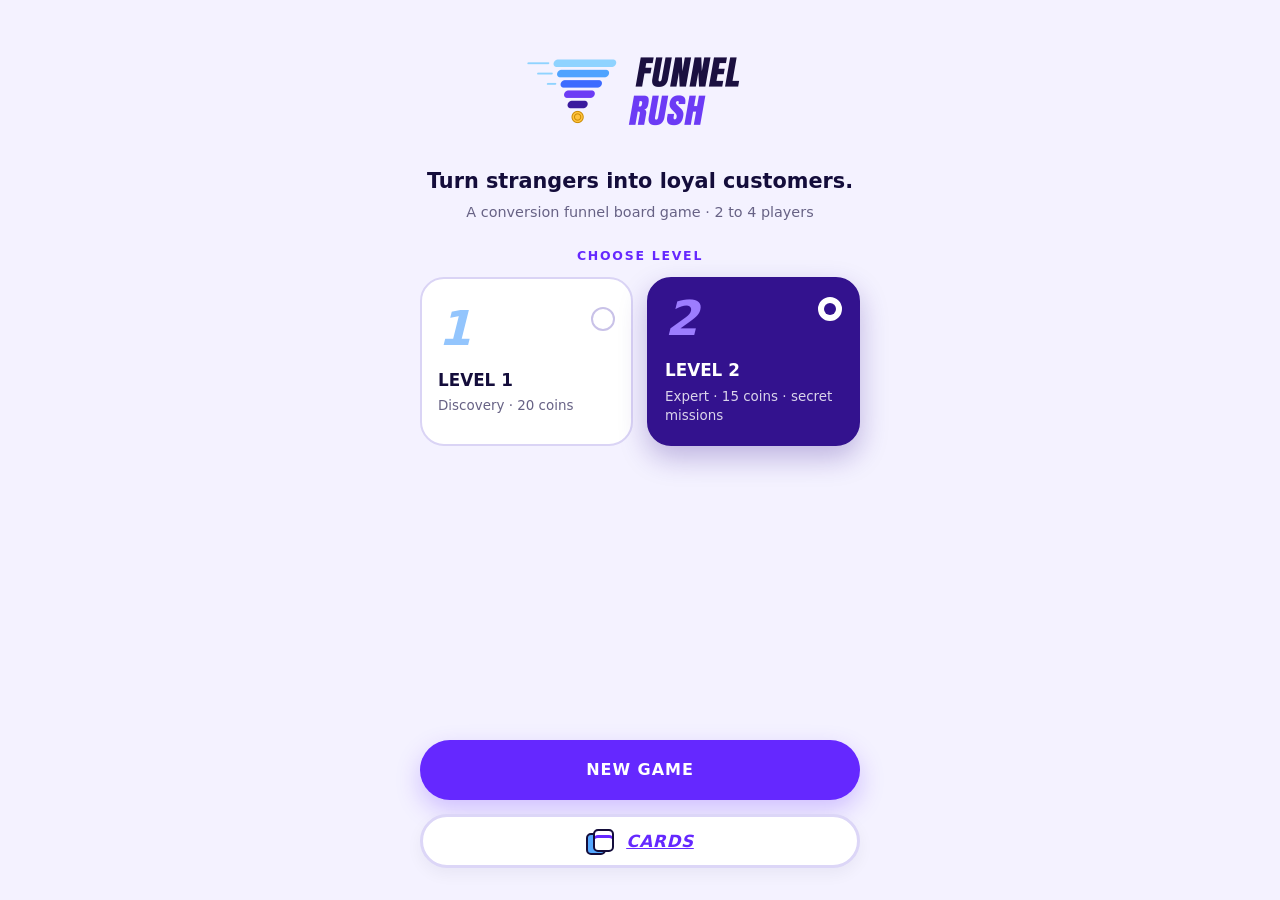
==== commit 6cfbdccf: "enlever footer" ====
--- a/index.html
+++ b/index.html
@@ -60,8 +60,6 @@
         <button id="btn-new-game" type="button" class="cta-btn">New game</button>
         <!-- Bottom CARDS button opening the Card Guide -->
         <a href="./guide.html" class="cards-pill-btn"><span class="cards-icon" aria-hidden="true"></span><span>CARDS</span></a>
-        <!-- Helper note for QR re-entry -->
-        <p class="helper-note">Scan the board's APP QR code to return to your game.</p>
       </div>
     </section>
 
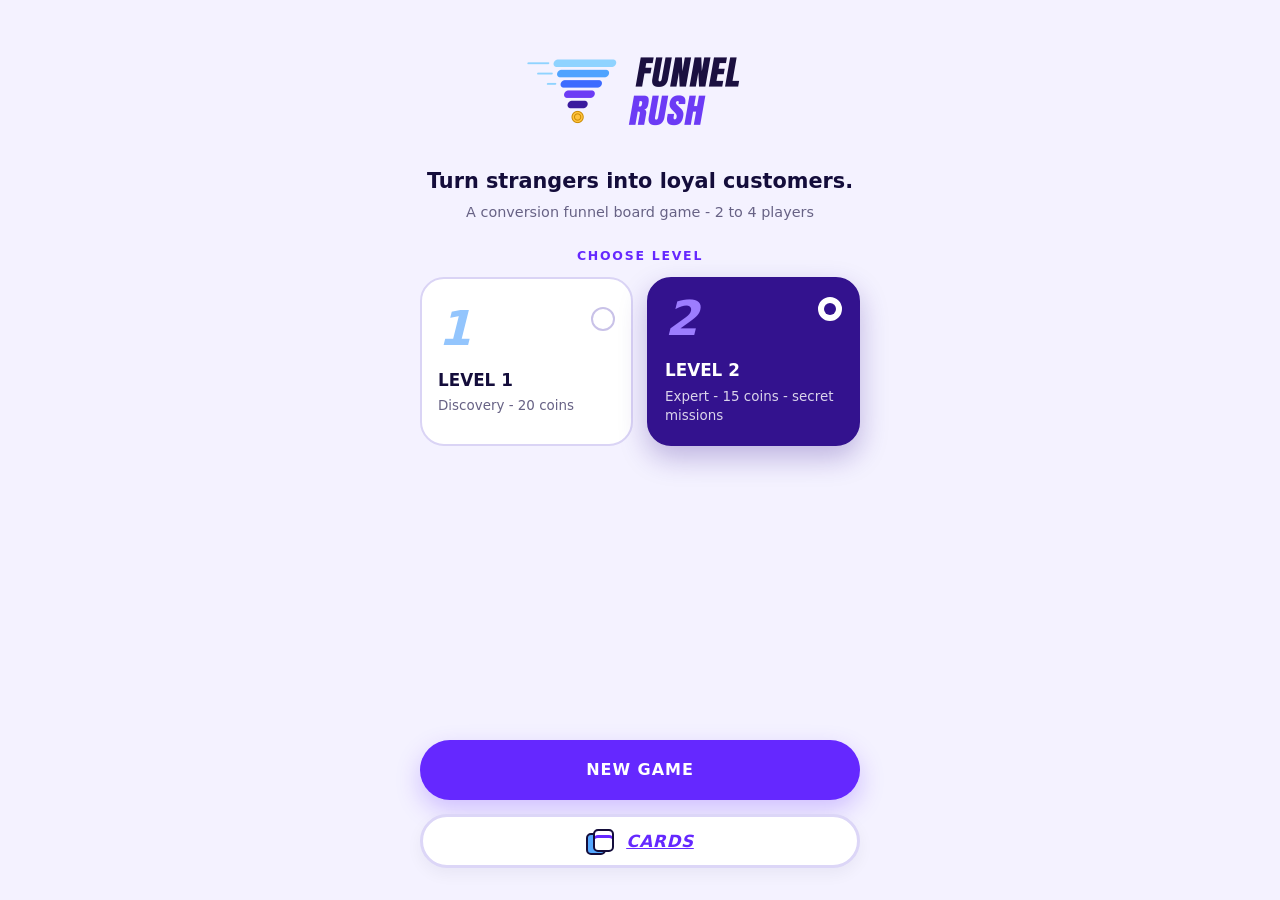
==== commit 5200c317: "changement avec les -" ====
--- a/index.html
+++ b/index.html
@@ -27,7 +27,7 @@
         <!-- Game tagline -->
         <h1 class="hero-title">Turn strangers into loyal customers.</h1>
         <!-- Format and player count note -->
-        <p class="hero-subtitle">A conversion funnel board game · 2 to 4 players</p>
+        <p class="hero-subtitle">A conversion funnel board game - 2 to 4 players</p>
 
         <!-- Level selector prompt -->
         <p class="level-picker-label">Choose level</p>
@@ -40,7 +40,7 @@
               <span class="radio-dot"></span>
             </div>
             <div class="level-card-title">Level 1</div>
-            <p class="level-card-desc">Discovery · 20 coins</p>
+            <p class="level-card-desc">Discovery - 20 coins</p>
           </button>
 
           <!-- Level 2 card (selected by default) -->
@@ -50,7 +50,7 @@
               <span class="radio-dot"></span>
             </div>
             <div class="level-card-title">Level 2</div>
-            <p class="level-card-desc">Expert · 15 coins · secret missions</p>
+            <p class="level-card-desc">Expert - 15 coins - secret missions</p>
           </button>
         </div>
       </div>
--- a/css/style.css
+++ b/css/style.css
@@ -84,7 +84,7 @@
 
 /* Logo image size inside inner headers */
 .brand-logo-only img {
-  height: 100px; /* Default header logo height */
+  height: 80px; /* Default header logo height */
   width: auto; /* Keep natural aspect ratio */
   display: block; /* Prevent inline baseline gap */
 }
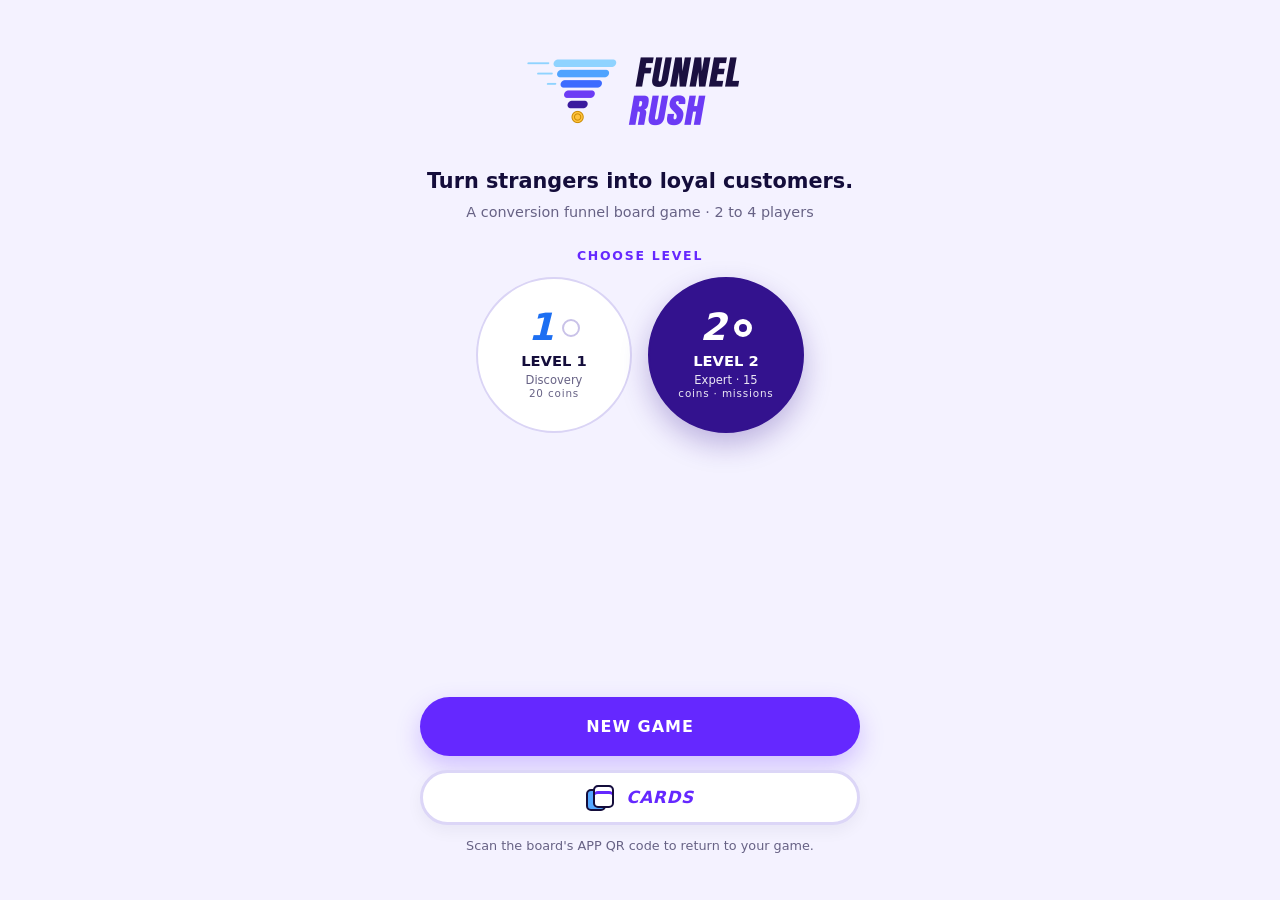
==== commit 30ad99e5: "changements" ====
--- a/index.html
+++ b/index.html
@@ -27,30 +27,30 @@
         <!-- Game tagline -->
         <h1 class="hero-title">Turn strangers into loyal customers.</h1>
         <!-- Format and player count note -->
-        <p class="hero-subtitle">A conversion funnel board game - 2 to 4 players</p>
+        <p class="hero-subtitle">A conversion funnel board game · 2 to 4 players</p>
 
         <!-- Level selector prompt -->
         <p class="level-picker-label">Choose level</p>
-        <!-- Two-option level radio group -->
+        <!-- Two-option round level radio group -->
         <div class="level-grid" role="radiogroup" aria-label="Choose level">
-          <!-- Level 1 card -->
+          <!-- Round Level 1 button -->
           <button type="button" class="level-card" data-level="1" aria-pressed="false">
             <div class="level-card-top">
               <span class="level-num">1</span>
               <span class="radio-dot"></span>
             </div>
             <div class="level-card-title">Level 1</div>
-            <p class="level-card-desc">Discovery - 20 coins</p>
+            <p class="level-card-desc">Discovery<br><span class="coin-line">20 coins</span></p>
           </button>
 
-          <!-- Level 2 card (selected by default) -->
+          <!-- Round Level 2 button (selected by default) -->
           <button type="button" class="level-card level-2-card is-selected" data-level="2" aria-pressed="true">
             <div class="level-card-top">
               <span class="level-num">2</span>
               <span class="radio-dot"></span>
             </div>
             <div class="level-card-title">Level 2</div>
-            <p class="level-card-desc">Expert - 15 coins - secret missions</p>
+            <p class="level-card-desc">Expert · 15<br><span class="coin-line">coins · missions</span></p>
           </button>
         </div>
       </div>
@@ -60,6 +60,8 @@
         <button id="btn-new-game" type="button" class="cta-btn">New game</button>
         <!-- Bottom CARDS button opening the Card Guide -->
         <a href="./guide.html" class="cards-pill-btn"><span class="cards-icon" aria-hidden="true"></span><span>CARDS</span></a>
+        <!-- Helper note for QR re-entry -->
+        <p class="helper-note">Scan the board's APP QR code to return to your game.</p>
       </div>
     </section>
 
--- a/css/style.css
+++ b/css/style.css
@@ -8,6 +8,7 @@
   --line: #dad4f5; /* Subtle border color for cards and inputs */
   --primary: #6528ff; /* Electric purple primary brand accent */
   --primary-hover: #5217eb; /* Darker purple on button hover */
+  --blue-selected: #1d6ff2; /* Vivid blue when Level 1 is selected */
   --level2-bg: #33128e; /* Deep violet surface for Level 2 indicators */
   --level2-tint: #9d7dff; /* Soft violet accent inside Level 2 elements */
   --gold: #f6be28; /* Gold coin and event header accent */
@@ -49,6 +50,12 @@
   background: none; /* Remove default background */
 }
 
+/* Keep links clean when styled as buttons or nav actions */
+a {
+  color: inherit; /* Inherit text color */
+  text-decoration: none; /* Remove underline by default */
+}
+
 /* Utility class to hide elements reliably */
 .hidden {
   display: none !important; /* Force hide even over other display rules */
@@ -68,11 +75,42 @@
 
 /* Top navigation / status bar */
 .top-bar {
-  display: flex; /* Place logo and level badge side by side */
+  display: flex; /* Place logo and right actions side by side */
   align-items: center; /* Vertically center items */
   justify-content: space-between; /* Push items to opposite edges */
-  gap: 12px; /* Minimum spacing between logo and badge */
+  gap: 10px; /* Minimum spacing between items */
   margin-bottom: 20px; /* Space below top bar */
+}
+
+/* Right cluster inside header (e.g. Back to game + 15 CARDS badge) */
+.header-actions {
+  display: inline-flex; /* Align buttons/badges horizontally */
+  align-items: center; /* Vertically center items */
+  gap: 8px; /* Space between action and badge */
+  flex-shrink: 0; /* Prevent wrapping/squishing */
+}
+
+/* Compact button to return to an active game from the card guide */
+.return-game-btn {
+  display: inline-flex; /* Inline pill button */
+  align-items: center; /* Vertically center label */
+  justify-content: center; /* Center label */
+  padding: 7px 13px; /* Compact pill padding */
+  border-radius: var(--radius-pill); /* Pill shape */
+  background: var(--surface); /* White background */
+  color: var(--ink); /* Black/ink text */
+  border: 2px solid var(--line); /* Soft border */
+  font-size: 0.74rem; /* Compact uppercase font */
+  font-weight: 900; /* Heavy weight */
+  letter-spacing: 0.06em; /* Slight letter spacing */
+  text-transform: uppercase; /* Uppercase */
+  white-space: nowrap; /* Keep on one line */
+}
+
+/* Hover state for return-to-game button */
+.return-game-btn:hover {
+  border-color: var(--primary); /* Highlight border */
+  color: var(--primary); /* Purple text on hover */
 }
 
 /* Compact brand logo inside inner headers without duplicate text */
@@ -84,7 +122,7 @@
 
 /* Logo image size inside inner headers */
 .brand-logo-only img {
-  height: 80px; /* Default header logo height */
+  height: 34px; /* Default header logo height */
   width: auto; /* Keep natural aspect ratio */
   display: block; /* Prevent inline baseline gap */
 }
@@ -100,12 +138,13 @@
   font-weight: 900; /* Heavy label weight */
   letter-spacing: 0.08em; /* Wide tracking for uppercase badge */
   text-transform: uppercase; /* Force uppercase text */
+  white-space: nowrap; /* Prevent badge text wrap */
 }
 
 /* Styling for Level 1 badge */
 .level-badge.is-level-1 {
   background: var(--surface); /* White background */
-  color: var(--primary); /* Purple text */
+  color: var(--blue-selected); /* Blue text */
   border: 2px solid var(--line); /* Soft lavender border */
 }
 
@@ -178,37 +217,46 @@
   margin-bottom: 12px; /* Space before cards */
 }
 
-/* Two-column grid for Level 1 and Level 2 cards */
+/* Two-column grid for round Level 1 and Level 2 selectors */
 .level-grid {
   display: grid; /* CSS grid */
-  grid-template-columns: 1fr 1fr; /* Two equal columns */
-  gap: 14px; /* Gap between cards */
-  margin-bottom: 20px; /* Space below cards */
-}
-
-/* Individual level option card */
+  grid-template-columns: repeat(2, minmax(0, 156px)); /* Two balanced circular level columns */
+  justify-content: center; /* Center the pair on the home screen */
+  gap: 16px; /* Gap between round level buttons */
+  margin-bottom: 20px; /* Space below level selectors */
+}
+
+/* Round level selector button */
 .level-card {
   position: relative; /* Positioning context */
-  text-align: left; /* Left-align text inside card */
-  border-radius: var(--radius-lg); /* Rounded card corners */
-  padding: 18px 16px; /* Inner card padding */
+  width: 100%; /* Fill grid cell */
+  aspect-ratio: 1 / 1; /* Keep round/circular shape */
+  border-radius: 50%; /* Full circle */
+  text-align: center; /* Center content inside circle */
+  padding: 16px 14px; /* Inner circular padding */
   background: var(--surface); /* White background */
-  border: 2px solid var(--line); /* Default border */
-  transition: transform 0.15s ease, border-color 0.15s ease, box-shadow 0.15s ease; /* Smooth state transitions */
-}
-
-/* Press feedback on level card */
+  border: 2.5px solid var(--line); /* Default border */
+  display: flex; /* Flex column inside circle */
+  flex-direction: column; /* Stack number, title, description */
+  align-items: center; /* Center horizontally */
+  justify-content: center; /* Center vertically */
+  transition: transform 0.15s ease, border-color 0.15s ease, background 0.15s ease, box-shadow 0.15s ease; /* Smooth transitions */
+}
+
+/* Press feedback on level button */
 .level-card:active {
-  transform: scale(0.98); /* Subtle press shrink */
-}
-
-/* Active selected state for Level 1 card */
-.level-card.is-selected {
-  border-color: var(--primary); /* Highlight border in purple */
-  box-shadow: 0 10px 24px rgba(101, 40, 255, 0.14); /* Soft purple elevation */
-}
-
-/* Active selected state for Level 2 card */
+  transform: scale(0.97); /* Subtle press shrink */
+}
+
+/* Blue selected state for Level 1 round button */
+.level-card[data-level="1"].is-selected {
+  background: var(--blue-selected); /* Blue fill when Level 1 is selected */
+  border-color: var(--blue-selected); /* Matching blue border */
+  color: #ffffff; /* White text for contrast */
+  box-shadow: 0 12px 26px rgba(29, 111, 242, 0.28); /* Blue elevation */
+}
+
+/* Active selected state for Level 2 round button */
 .level-card.level-2-card.is-selected {
   background: var(--level2-bg); /* Deep violet fill */
   border-color: var(--level2-bg); /* Matching border */
@@ -216,32 +264,38 @@
   box-shadow: 0 12px 28px rgba(51, 18, 142, 0.28); /* Deeper shadow */
 }
 
-/* Top row inside level card (big number + radio circle) */
+/* Top row inside round level selector */
 .level-card-top {
-  display: flex; /* Horizontal flex row */
-  justify-content: space-between; /* Number left, radio right */
-  align-items: flex-start; /* Align to top */
-  margin-bottom: 18px; /* Space before title */
-}
-
-/* Giant italic number inside level card */
+  display: flex; /* Align number and radio dot */
+  justify-content: center; /* Center horizontally inside circle */
+  align-items: center; /* Align vertically */
+  gap: 8px; /* Space between big digit and dot */
+  margin-bottom: 4px; /* Tight spacing above title */
+}
+
+/* Giant italic number inside level selector */
 .level-num {
-  font-size: 3rem; /* Large display number */
+  font-size: 2.35rem; /* Bold display digit inside circle */
   font-weight: 900; /* Extra bold */
   font-style: italic; /* Italic slant */
-  line-height: 0.9; /* Tight vertical height */
-  color: #93c5fd; /* Light blue for Level 1 */
-}
-
-/* Soft purple number for Level 2 card */
+  line-height: 0.95; /* Tight vertical height */
+  color: var(--blue-selected); /* Blue for Level 1 */
+}
+
+/* Soft purple number for Level 2 selector */
 .level-card.level-2-card .level-num {
   color: var(--level2-tint); /* Light violet tint */
 }
 
+/* White digit when Level 1 or Level 2 is selected */
+.level-card.is-selected .level-num {
+  color: #ffffff; /* White digit on filled circle */
+}
+
 /* Outer circle of the custom radio indicator */
 .radio-dot {
-  width: 24px; /* Circle width */
-  height: 24px; /* Circle height */
+  width: 18px; /* Compact radio circle inside round selector */
+  height: 18px; /* Compact radio circle */
   border-radius: 50%; /* Full circle */
   border: 2px solid #c9c2e8; /* Unselected ring color */
   display: grid; /* Center inner dot */
@@ -250,8 +304,8 @@
 }
 
 /* Selected radio ring on Level 1 */
-.level-card.is-selected .radio-dot {
-  border-color: var(--primary); /* Purple ring */
+.level-card[data-level="1"].is-selected .radio-dot {
+  border-color: #ffffff; /* White ring on blue fill */
 }
 
 /* Selected radio ring on Level 2 */
@@ -259,38 +313,43 @@
   border-color: #ffffff; /* White ring */
 }
 
-/* Inner dot when Level 1 card is selected */
-.level-card.is-selected .radio-dot::after {
+/* Inner dot when Level 1 is selected */
+.level-card[data-level="1"].is-selected .radio-dot::after {
   content: ""; /* Required for pseudo-element */
-  width: 12px; /* Inner dot diameter */
-  height: 12px; /* Inner dot diameter */
+  width: 8px; /* Inner dot diameter */
+  height: 8px; /* Inner dot diameter */
   border-radius: 50%; /* Circular dot */
-  background: var(--primary); /* Purple inner dot */
+  background: var(--blue-selected); /* Blue inner dot */
 }
 
 /* Inner dot when Level 2 card is selected */
 .level-card.level-2-card.is-selected .radio-dot::after {
+  content: ""; /* Required for pseudo-element */
+  width: 8px; /* Inner dot diameter */
+  height: 8px; /* Inner dot diameter */
+  border-radius: 50%; /* Circular dot */
   background: var(--level2-bg); /* Deep violet inner dot on white ring */
 }
 
-/* Level card heading */
+/* Level selector heading */
 .level-card-title {
-  font-size: 1.05rem; /* Card title size */
-  font-weight: 900; /* Heavy weight */
-  text-transform: uppercase; /* Uppercase */
-  margin-bottom: 4px; /* Small gap below title */
-}
-
-/* Level card short description */
+  font-size: 0.92rem; /* Compact title inside circle */
+  font-weight: 900; /* Heavy weight */
+  text-transform: uppercase; /* Uppercase */
+  margin-bottom: 2px; /* Small gap below title */
+}
+
+/* Level selector short description */
 .level-card-desc {
-  font-size: 0.84rem; /* Small description */
+  font-size: 0.72rem; /* Compact description inside circle */
+  line-height: 1.25; /* Tight line height */
   color: var(--muted); /* Muted text */
   margin: 0; /* No bottom margin */
 }
 
-/* Light text for description inside selected Level 2 card */
-.level-card.level-2-card.is-selected .level-card-desc {
-  color: rgba(255, 255, 255, 0.82); /* Translucent white */
+/* Light text for description inside selected Level 1 or Level 2 */
+.level-card.is-selected .level-card-desc {
+  color: rgba(255, 255, 255, 0.9); /* Crisp light text on selected circle */
 }
 
 /* Primary full-width pill CTA button */
@@ -727,7 +786,7 @@
   background: #ffffff; /* Bright white surface */
 }
 
-/* Metric tile label */
+/* Metric tile label with "coin" placed on its own line */
 .metric-box label {
   display: block; /* Block label above number */
   font-size: 0.68rem; /* Small uppercase label */
@@ -736,6 +795,13 @@
   text-transform: uppercase; /* Uppercase */
   color: var(--muted); /* Muted color */
   margin-bottom: 2px; /* Small gap before input */
+}
+
+/* Force "coin" part onto its own line inside metric labels */
+.coin-line {
+  display: block; /* New line for "coin" */
+  font-size: 0.65rem; /* Crisp secondary line size */
+  letter-spacing: 0.08em; /* Consistent label tracking */
 }
 
 /* Numeric input inside metric tile */
@@ -757,16 +823,16 @@
   margin-top: 8px; /* Space above message */
 }
 
-/* Highlighted winner card on Results screen */
+/* Highlighted winner card on Results screen with points aligned to the right of name */
 .winner-card {
   background: var(--primary); /* Purple winner card */
   color: #ffffff; /* White text */
   border-radius: var(--radius-lg); /* Rounded card */
-  padding: 20px; /* Inner padding */
-  display: flex; /* Left info + right coin badge */
+  padding: 18px 20px; /* Inner padding */
+  display: flex; /* Left winner name + right score coin */
   align-items: center; /* Vertically center */
-  justify-content: space-between; /* Spread info and score coin */
-  gap: 14px; /* Gap between left and right */
+  justify-content: space-between; /* Place points on the right of winner info */
+  gap: 12px; /* Gap between name and points coin */
   margin-bottom: 14px; /* Space before runners-up */
   box-shadow: 0 14px 30px rgba(101, 40, 255, 0.25); /* Elevation shadow */
 }
@@ -785,8 +851,8 @@
 .winner-name-row {
   display: flex; /* Color dot + name */
   align-items: center; /* Vertically center */
-  gap: 10px; /* Space between dot and name */
-  font-size: 1.8rem; /* Large winner name */
+  gap: 8px; /* Space between dot and name */
+  font-size: 1.55rem; /* Winner name size fitting alongside points */
   font-weight: 900; /* Extra bold */
   font-style: italic; /* Italic display */
   text-transform: uppercase; /* Uppercase */
@@ -795,8 +861,8 @@
 
 /* White-bordered color dot next to winner name */
 .winner-dot {
-  width: 22px; /* Dot diameter */
-  height: 22px; /* Dot diameter */
+  width: 20px; /* Dot diameter */
+  height: 20px; /* Dot diameter */
   border-radius: 50%; /* Full circle */
   border: 3px solid #ffffff; /* White outline */
   flex-shrink: 0; /* Prevent shrinking */
@@ -804,15 +870,15 @@
 
 /* Conversion rate and bonus summary inside winner card */
 .winner-meta {
-  font-size: 0.88rem; /* Meta text size */
+  font-size: 0.84rem; /* Meta text size */
   margin-top: 8px; /* Space above meta */
   opacity: 0.92; /* Slightly softer white */
 }
 
-/* Gold coin medallion displaying total points */
+/* Gold coin medallion displaying total points on the right of winner name */
 .score-coin {
-  width: 88px; /* Coin width */
-  height: 88px; /* Coin height */
+  width: 78px; /* Coin width */
+  height: 78px; /* Coin height */
   border-radius: 50%; /* Circular coin */
   background: var(--gold); /* Gold background */
   color: var(--ink); /* Dark points text */
@@ -827,14 +893,14 @@
 
 /* Total score number inside coin */
 .score-coin strong {
-  font-size: 1.85rem; /* Prominent score */
+  font-size: 1.7rem; /* Prominent score */
   font-weight: 900; /* Extra bold */
   line-height: 1; /* Tight height */
 }
 
 /* "POINTS" caption inside coin */
 .score-coin span {
-  font-size: 0.65rem; /* Small label */
+  font-size: 0.62rem; /* Small label */
   font-weight: 900; /* Heavy weight */
   letter-spacing: 0.1em; /* Tracking */
 }
@@ -1003,9 +1069,36 @@
   color: #ffffff; /* White text */
 }
 
+/* Guide page text styling in crisp black/ink */
+.guide-page,
+.guide-page .screen-title,
+.guide-page .screen-subtitle,
+.guide-page .guide-tap-hint,
+.guide-page .card-row-title,
+.guide-page .row-chevron,
+.guide-page .back-link-btn,
+.guide-page .detail-card-title,
+.guide-page .detail-label,
+.guide-page .detail-effect,
+.guide-page .detail-definition,
+.guide-page .detail-example {
+  color: var(--ink); /* Force black/ink text across card guide */
+}
+
+/* Guide home return link bar */
+.guide-home-link {
+  display: inline-flex; /* Align icon/arrow and label */
+  align-items: center; /* Vertically center */
+  gap: 6px; /* Small gap */
+  font-size: 0.88rem; /* Readable link size */
+  font-weight: 800; /* Bold link */
+  color: var(--ink); /* Black/ink text */
+  margin-bottom: 10px; /* Space above main title */
+}
+
 /* Guide intro prompt text */
 .guide-tap-hint {
-  color: var(--primary); /* Purple hint text matching mockup */
+  color: var(--ink); /* Black/ink hint text */
   font-size: 0.92rem; /* Readable size */
   font-weight: 600; /* Medium-bold */
   margin-bottom: 18px; /* Space before first floor group */
@@ -1117,7 +1210,7 @@
 
 /* Right chevron arrow in card row */
 .row-chevron {
-  color: var(--muted); /* Muted arrow */
+  color: var(--ink); /* Black/ink arrow */
   font-size: 1.1rem; /* Arrow size */
   font-weight: 800; /* Bold arrow */
   line-height: 1; /* Compact line height */
@@ -1128,7 +1221,7 @@
   display: inline-flex; /* Arrow + label */
   align-items: center; /* Vertically center */
   gap: 6px; /* Small space */
-  color: var(--primary); /* Purple text */
+  color: var(--ink); /* Black/ink text */
   font-size: 0.92rem; /* Readable link size */
   font-weight: 700; /* Semi-bold/bold */
   margin-bottom: 14px; /* Space below link */
@@ -1209,13 +1302,13 @@
   margin-top: 0; /* No top margin */
 }
 
-/* Uppercase purple section heading inside detail card */
+/* Uppercase section heading inside detail card */
 .detail-label {
   font-size: 0.75rem; /* Small label */
   font-weight: 900; /* Heavy weight */
   letter-spacing: 0.14em; /* Wide tracking */
   text-transform: uppercase; /* Uppercase */
-  color: var(--primary); /* Purple label */
+  color: var(--ink); /* Black/ink label */
   margin-bottom: 6px; /* Small gap before body text */
 }
 
@@ -1236,6 +1329,18 @@
 /* Example text inside detail card */
 .detail-example {
   font-size: 0.92rem; /* Slightly softer size */
-  color: var(--muted); /* Muted text */
+  color: var(--ink); /* Black/ink example text */
   margin: 0; /* Clean margin */
+}
+
+/* Phone-sized screens: keep header logo at 56px and round level circles sized neatly */
+@media (max-width: 480px) {
+  .brand-logo-only img {
+    height: 56px; /* Prominent mobile header logo height */
+  }
+
+  .level-grid {
+    grid-template-columns: repeat(2, minmax(0, 142px)); /* Fit two round selectors comfortably on narrow phones */
+    gap: 12px; /* Slightly tighter gap on small screens */
+  }
 }
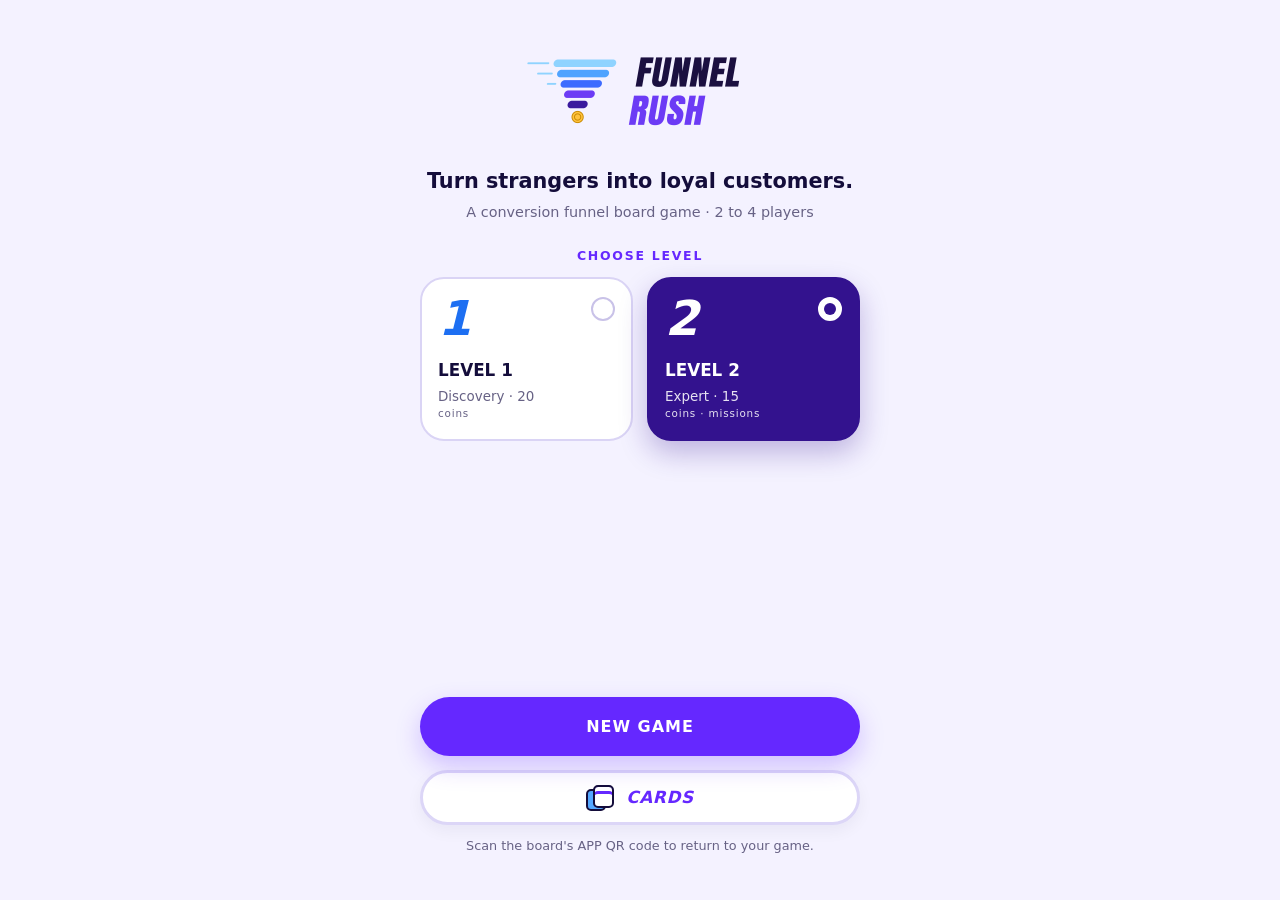
==== commit 88034475: "changements retour" ====
--- a/index.html
+++ b/index.html
@@ -31,19 +31,19 @@
 
         <!-- Level selector prompt -->
         <p class="level-picker-label">Choose level</p>
-        <!-- Two-option round level radio group -->
+        <!-- Two-option level radio group -->
         <div class="level-grid" role="radiogroup" aria-label="Choose level">
-          <!-- Round Level 1 button -->
+          <!-- Level 1 card -->
           <button type="button" class="level-card" data-level="1" aria-pressed="false">
             <div class="level-card-top">
               <span class="level-num">1</span>
               <span class="radio-dot"></span>
             </div>
             <div class="level-card-title">Level 1</div>
-            <p class="level-card-desc">Discovery<br><span class="coin-line">20 coins</span></p>
+            <p class="level-card-desc">Discovery · 20<br><span class="coin-line">coins</span></p>
           </button>
 
-          <!-- Round Level 2 button (selected by default) -->
+          <!-- Level 2 card (selected by default) -->
           <button type="button" class="level-card level-2-card is-selected" data-level="2" aria-pressed="true">
             <div class="level-card-top">
               <span class="level-num">2</span>
--- a/css/style.css
+++ b/css/style.css
@@ -48,6 +48,8 @@
   cursor: pointer; /* Show pointer cursor on interactive buttons */
   border: 0; /* Remove default border */
   background: none; /* Remove default background */
+  position: relative; /* Keep button stacking clean */
+  z-index: 2; /* Ensure buttons sit above decorative pseudo-elements */
 }
 
 /* Keep links clean when styled as buttons or nav actions */
@@ -82,11 +84,12 @@
   margin-bottom: 20px; /* Space below top bar */
 }
 
-/* Right cluster inside header (e.g. Back to game + 15 CARDS badge) */
+/* Right cluster inside header (Back to game above 15 CARDS badge) */
 .header-actions {
-  display: inline-flex; /* Align buttons/badges horizontally */
-  align-items: center; /* Vertically center items */
-  gap: 8px; /* Space between action and badge */
+  display: inline-flex; /* Align items cleanly */
+  flex-direction: column; /* Stack Back to game right above 15 CARDS badge */
+  align-items: flex-end; /* Align neatly to the right edge */
+  gap: 6px; /* Space between button and badge */
   flex-shrink: 0; /* Prevent wrapping/squishing */
 }
 
@@ -95,12 +98,12 @@
   display: inline-flex; /* Inline pill button */
   align-items: center; /* Vertically center label */
   justify-content: center; /* Center label */
-  padding: 7px 13px; /* Compact pill padding */
+  padding: 6px 12px; /* Compact pill padding */
   border-radius: var(--radius-pill); /* Pill shape */
   background: var(--surface); /* White background */
   color: var(--ink); /* Black/ink text */
   border: 2px solid var(--line); /* Soft border */
-  font-size: 0.74rem; /* Compact uppercase font */
+  font-size: 0.72rem; /* Compact uppercase font */
   font-weight: 900; /* Heavy weight */
   letter-spacing: 0.06em; /* Slight letter spacing */
   text-transform: uppercase; /* Uppercase */
@@ -217,46 +220,39 @@
   margin-bottom: 12px; /* Space before cards */
 }
 
-/* Two-column grid for round Level 1 and Level 2 selectors */
+/* Two-column grid for Level 1 and Level 2 cards (classic card shape) */
 .level-grid {
   display: grid; /* CSS grid */
-  grid-template-columns: repeat(2, minmax(0, 156px)); /* Two balanced circular level columns */
-  justify-content: center; /* Center the pair on the home screen */
-  gap: 16px; /* Gap between round level buttons */
-  margin-bottom: 20px; /* Space below level selectors */
-}
-
-/* Round level selector button */
+  grid-template-columns: 1fr 1fr; /* Two equal columns */
+  gap: 14px; /* Gap between cards */
+  margin-bottom: 20px; /* Space below cards */
+}
+
+/* Individual level option card */
 .level-card {
   position: relative; /* Positioning context */
-  width: 100%; /* Fill grid cell */
-  aspect-ratio: 1 / 1; /* Keep round/circular shape */
-  border-radius: 50%; /* Full circle */
-  text-align: center; /* Center content inside circle */
-  padding: 16px 14px; /* Inner circular padding */
+  text-align: left; /* Left-align text inside card */
+  border-radius: var(--radius-lg); /* Rounded card corners */
+  padding: 18px 16px; /* Inner card padding */
   background: var(--surface); /* White background */
-  border: 2.5px solid var(--line); /* Default border */
-  display: flex; /* Flex column inside circle */
-  flex-direction: column; /* Stack number, title, description */
-  align-items: center; /* Center horizontally */
-  justify-content: center; /* Center vertically */
-  transition: transform 0.15s ease, border-color 0.15s ease, background 0.15s ease, box-shadow 0.15s ease; /* Smooth transitions */
-}
-
-/* Press feedback on level button */
+  border: 2px solid var(--line); /* Default border */
+  transition: transform 0.15s ease, border-color 0.15s ease, background 0.15s ease, box-shadow 0.15s ease; /* Smooth state transitions */
+}
+
+/* Press feedback on level card */
 .level-card:active {
-  transform: scale(0.97); /* Subtle press shrink */
-}
-
-/* Blue selected state for Level 1 round button */
+  transform: scale(0.98); /* Subtle press shrink */
+}
+
+/* Blue selected state for Level 1 card */
 .level-card[data-level="1"].is-selected {
   background: var(--blue-selected); /* Blue fill when Level 1 is selected */
   border-color: var(--blue-selected); /* Matching blue border */
-  color: #ffffff; /* White text for contrast */
-  box-shadow: 0 12px 26px rgba(29, 111, 242, 0.28); /* Blue elevation */
-}
-
-/* Active selected state for Level 2 round button */
+  color: #ffffff; /* White text */
+  box-shadow: 0 10px 24px rgba(29, 111, 242, 0.25); /* Blue elevation */
+}
+
+/* Active selected state for Level 2 card */
 .level-card.level-2-card.is-selected {
   background: var(--level2-bg); /* Deep violet fill */
   border-color: var(--level2-bg); /* Matching border */
@@ -264,38 +260,37 @@
   box-shadow: 0 12px 28px rgba(51, 18, 142, 0.28); /* Deeper shadow */
 }
 
-/* Top row inside round level selector */
+/* Top row inside level card (big number + radio circle) */
 .level-card-top {
-  display: flex; /* Align number and radio dot */
-  justify-content: center; /* Center horizontally inside circle */
-  align-items: center; /* Align vertically */
-  gap: 8px; /* Space between big digit and dot */
-  margin-bottom: 4px; /* Tight spacing above title */
-}
-
-/* Giant italic number inside level selector */
+  display: flex; /* Horizontal flex row */
+  justify-content: space-between; /* Number left, radio right */
+  align-items: flex-start; /* Align to top */
+  margin-bottom: 18px; /* Space before title */
+}
+
+/* Giant italic number inside level card */
 .level-num {
-  font-size: 2.35rem; /* Bold display digit inside circle */
+  font-size: 3rem; /* Large display number */
   font-weight: 900; /* Extra bold */
   font-style: italic; /* Italic slant */
-  line-height: 0.95; /* Tight vertical height */
+  line-height: 0.9; /* Tight vertical height */
   color: var(--blue-selected); /* Blue for Level 1 */
 }
 
-/* Soft purple number for Level 2 selector */
+/* Soft purple number for Level 2 card */
 .level-card.level-2-card .level-num {
   color: var(--level2-tint); /* Light violet tint */
 }
 
-/* White digit when Level 1 or Level 2 is selected */
+/* White digit when selected */
 .level-card.is-selected .level-num {
-  color: #ffffff; /* White digit on filled circle */
+  color: #ffffff; /* Crisp white number when selected */
 }
 
 /* Outer circle of the custom radio indicator */
 .radio-dot {
-  width: 18px; /* Compact radio circle inside round selector */
-  height: 18px; /* Compact radio circle */
+  width: 24px; /* Circle width */
+  height: 24px; /* Circle height */
   border-radius: 50%; /* Full circle */
   border: 2px solid #c9c2e8; /* Unselected ring color */
   display: grid; /* Center inner dot */
@@ -305,7 +300,7 @@
 
 /* Selected radio ring on Level 1 */
 .level-card[data-level="1"].is-selected .radio-dot {
-  border-color: #ffffff; /* White ring on blue fill */
+  border-color: #ffffff; /* White ring */
 }
 
 /* Selected radio ring on Level 2 */
@@ -313,11 +308,11 @@
   border-color: #ffffff; /* White ring */
 }
 
-/* Inner dot when Level 1 is selected */
+/* Inner dot when Level 1 card is selected */
 .level-card[data-level="1"].is-selected .radio-dot::after {
   content: ""; /* Required for pseudo-element */
-  width: 8px; /* Inner dot diameter */
-  height: 8px; /* Inner dot diameter */
+  width: 12px; /* Inner dot diameter */
+  height: 12px; /* Inner dot diameter */
   border-radius: 50%; /* Circular dot */
   background: var(--blue-selected); /* Blue inner dot */
 }
@@ -325,31 +320,30 @@
 /* Inner dot when Level 2 card is selected */
 .level-card.level-2-card.is-selected .radio-dot::after {
   content: ""; /* Required for pseudo-element */
-  width: 8px; /* Inner dot diameter */
-  height: 8px; /* Inner dot diameter */
+  width: 12px; /* Inner dot diameter */
+  height: 12px; /* Inner dot diameter */
   border-radius: 50%; /* Circular dot */
   background: var(--level2-bg); /* Deep violet inner dot on white ring */
 }
 
-/* Level selector heading */
+/* Level card heading */
 .level-card-title {
-  font-size: 0.92rem; /* Compact title inside circle */
-  font-weight: 900; /* Heavy weight */
-  text-transform: uppercase; /* Uppercase */
-  margin-bottom: 2px; /* Small gap below title */
-}
-
-/* Level selector short description */
+  font-size: 1.05rem; /* Card title size */
+  font-weight: 900; /* Heavy weight */
+  text-transform: uppercase; /* Uppercase */
+  margin-bottom: 4px; /* Small gap below title */
+}
+
+/* Level card short description */
 .level-card-desc {
-  font-size: 0.72rem; /* Compact description inside circle */
-  line-height: 1.25; /* Tight line height */
+  font-size: 0.84rem; /* Small description */
   color: var(--muted); /* Muted text */
   margin: 0; /* No bottom margin */
 }
 
 /* Light text for description inside selected Level 1 or Level 2 */
 .level-card.is-selected .level-card-desc {
-  color: rgba(255, 255, 255, 0.9); /* Crisp light text on selected circle */
+  color: rgba(255, 255, 255, 0.88); /* Translucent white */
 }
 
 /* Primary full-width pill CTA button */
@@ -797,9 +791,9 @@
   margin-bottom: 2px; /* Small gap before input */
 }
 
-/* Force "coin" part onto its own line inside metric labels */
+/* Force "coin" / "coins" part onto its own line */
 .coin-line {
-  display: block; /* New line for "coin" */
+  display: block; /* Place on its own line */
   font-size: 0.65rem; /* Crisp secondary line size */
   letter-spacing: 0.08em; /* Consistent label tracking */
 }
@@ -823,7 +817,7 @@
   margin-top: 8px; /* Space above message */
 }
 
-/* Highlighted winner card on Results screen with points aligned to the right of name */
+/* Highlighted winner card on Results screen with points aligned right of name */
 .winner-card {
   background: var(--primary); /* Purple winner card */
   color: #ffffff; /* White text */
@@ -831,7 +825,7 @@
   padding: 18px 20px; /* Inner padding */
   display: flex; /* Left winner name + right score coin */
   align-items: center; /* Vertically center */
-  justify-content: space-between; /* Place points on the right of winner info */
+  justify-content: space-between; /* Place points right next to winner info */
   gap: 12px; /* Gap between name and points coin */
   margin-bottom: 14px; /* Space before runners-up */
   box-shadow: 0 14px 30px rgba(101, 40, 255, 0.25); /* Elevation shadow */
@@ -1333,14 +1327,9 @@
   margin: 0; /* Clean margin */
 }
 
-/* Phone-sized screens: keep header logo at 56px and round level circles sized neatly */
+/* Phone-sized screens: keep header logo at 56px */
 @media (max-width: 480px) {
   .brand-logo-only img {
     height: 56px; /* Prominent mobile header logo height */
   }
-
-  .level-grid {
-    grid-template-columns: repeat(2, minmax(0, 142px)); /* Fit two round selectors comfortably on narrow phones */
-    gap: 12px; /* Slightly tighter gap on small screens */
-  }
 }
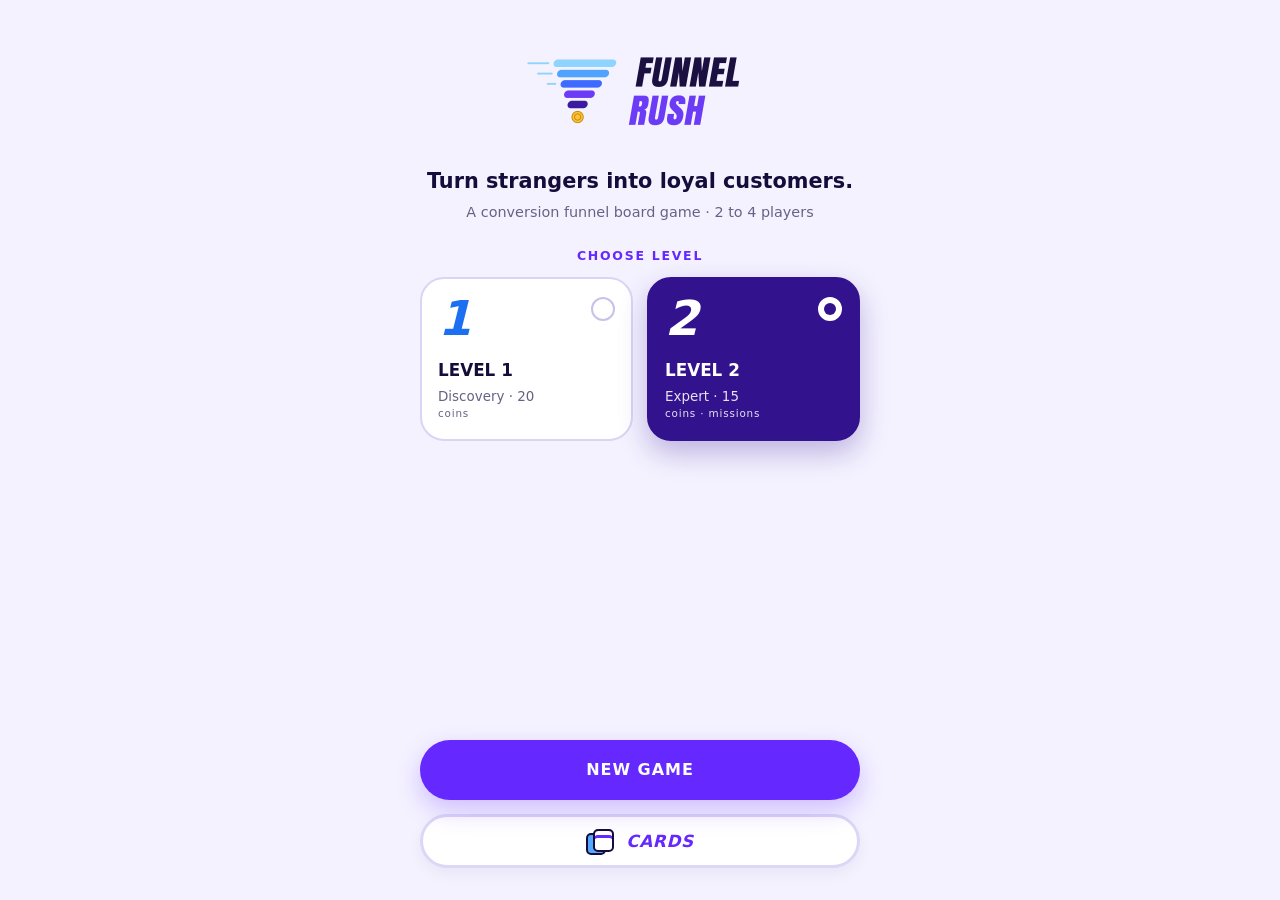
==== commit 35f1fa29: "changements footer" ====
--- a/index.html
+++ b/index.html
@@ -60,8 +60,6 @@
         <button id="btn-new-game" type="button" class="cta-btn">New game</button>
         <!-- Bottom CARDS button opening the Card Guide -->
         <a href="./guide.html" class="cards-pill-btn"><span class="cards-icon" aria-hidden="true"></span><span>CARDS</span></a>
-        <!-- Helper note for QR re-entry -->
-        <p class="helper-note">Scan the board's APP QR code to return to your game.</p>
       </div>
     </section>
 
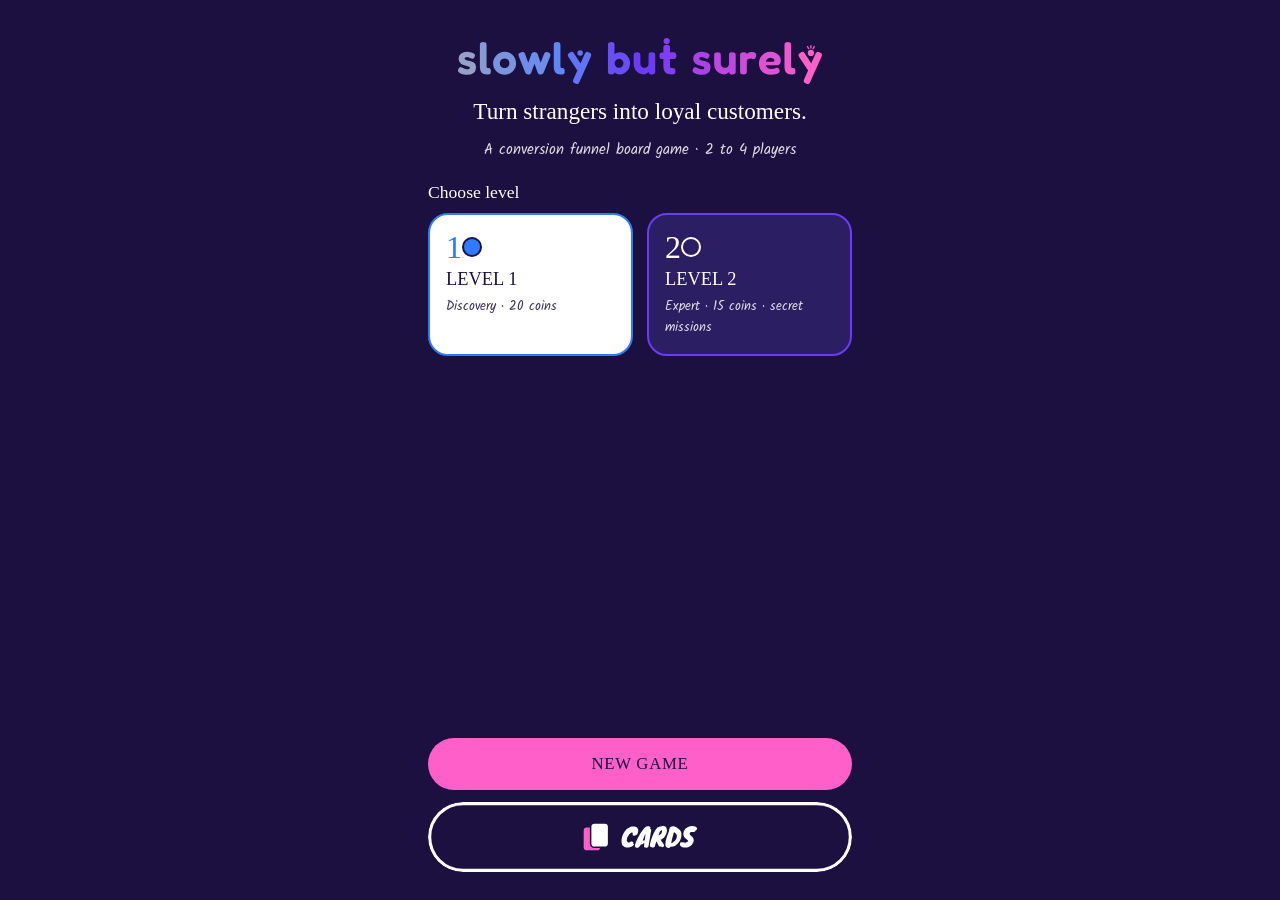
==== commit 17e88ca0: "changements DA" ====
--- a/index.html
+++ b/index.html
@@ -1,195 +1,158 @@
 <!doctype html>
-<!-- Declare HTML5 document -->
 <html lang="en">
-<!-- Set document language to English -->
 <head>
-  <!-- UTF-8 character encoding -->
   <meta charset="utf-8">
-  <!-- Mobile viewport configuration including safe-area support -->
-  <meta name="viewport" content="width=device-width, initial-scale=1, viewport-fit=cover">
-  <!-- Browser theme color matching lavender background -->
-  <meta name="theme-color" content="#f4f2ff">
-  <!-- Page title -->
-  <title>Funnel Rush</title>
-  <!-- Main stylesheet -->
+  <meta name="viewport" content="width=device-width, initial-scale=1">
+  <title>Slowly But Surely</title>
+  <!-- Typographies Google Fonts -->
+  <link rel="preconnect" href="https://fonts.googleapis.com">
+  <link rel="preconnect" href="https://fonts.gstatic.com" crossorigin>
+  <link href="https://fonts.googleapis.com/css2?family=DM+Mono:wght@400;500&family=Kalam:wght@400;700&family=Permanent+Marker&display=swap" rel="stylesheet">
   <link rel="stylesheet" href="./css/style.css">
-  <!-- Main application module script -->
   <script type="module" src="./js/app.js"></script>
 </head>
 <body>
-  <!-- Centered mobile-first app container -->
-  <main class="app-shell">
-    <!-- 1. HOME SCREEN -->
-    <section id="screen-home" class="home-screen">
+  <main class="shell">
+    <!-- Écran d'accueil : logo, choix du niveau (1 en bleu par défaut) et boutons -->
+    <section id="screen-home" class="screen">
+      <div class="home-hero">
+        <img src="./assets/logo.svg" alt="slowly but surely" class="logo-svg logo-hero">
+        <p class="hero-lead">Turn strangers into loyal customers.</p>
+        <p class="hero-sub">A conversion funnel board game · 2 to 4 players</p>
+      </div>
+
       <div>
-        <!-- Brand logo (already includes Funnel Rush text) -->
-        <img class="hero-logo" src="./FunnelRush_Logo.png" alt="Funnel Rush">
-        <!-- Game tagline -->
-        <h1 class="hero-title">Turn strangers into loyal customers.</h1>
-        <!-- Format and player count note -->
-        <p class="hero-subtitle">A conversion funnel board game · 2 to 4 players</p>
-
-        <!-- Level selector prompt -->
-        <p class="level-picker-label">Choose level</p>
-        <!-- Two-option level radio group -->
-        <div class="level-grid" role="radiogroup" aria-label="Choose level">
-          <!-- Level 1 card -->
-          <button type="button" class="level-card" data-level="1" aria-pressed="false">
-            <div class="level-card-top">
-              <span class="level-num">1</span>
+        <span class="section-label">Choose level</span>
+        <div class="level-grid">
+          <button type="button" class="lvl-card is-sel-1" data-level="1">
+            <div class="lvl-top">
+              <span class="lvl-num">1</span>
               <span class="radio-dot"></span>
             </div>
-            <div class="level-card-title">Level 1</div>
-            <p class="level-card-desc">Discovery · 20<br><span class="coin-line">coins</span></p>
+            <div class="lvl-name">LEVEL 1</div>
+            <div class="lvl-desc">Discovery · 20 coins</div>
           </button>
-
-          <!-- Level 2 card (selected by default) -->
-          <button type="button" class="level-card level-2-card is-selected" data-level="2" aria-pressed="true">
-            <div class="level-card-top">
-              <span class="level-num">2</span>
+          <button type="button" class="lvl-card" data-level="2">
+            <div class="lvl-top">
+              <span class="lvl-num">2</span>
               <span class="radio-dot"></span>
             </div>
-            <div class="level-card-title">Level 2</div>
-            <p class="level-card-desc">Expert · 15<br><span class="coin-line">coins · missions</span></p>
+            <div class="lvl-name">LEVEL 2</div>
+            <div class="lvl-desc">Expert · 15 coins · secret missions</div>
           </button>
         </div>
       </div>
 
-      <div>
-        <!-- Button advancing to player setup -->
-        <button id="btn-new-game" type="button" class="cta-btn">New game</button>
-        <!-- Bottom CARDS button opening the Card Guide -->
-        <a href="./guide.html" class="cards-pill-btn"><span class="cards-icon" aria-hidden="true"></span><span>CARDS</span></a>
+      <div class="cta-stack">
+        <button id="btn-new-game" type="button" class="btn-main">NEW GAME</button>
+        <a href="./guide.html" class="btn-svg-link">
+          <img src="./assets/button_cards.svg" alt="Cards" class="btn-svg-img">
+        </a>
       </div>
     </section>
 
-    <!-- 2. PLAYERS SCREEN -->
-    <section id="screen-players" class="hidden">
-      <!-- Top header with logo only and active level badge -->
+    <!-- Écran configuration des joueurs (logo cliquable pour revenir à l'accueil) -->
+    <section id="screen-players" class="screen hidden">
       <header class="top-bar">
-        <span class="brand-logo-only"><img src="./FunnelRush_Logo.png" alt="Funnel Rush"></span>
-        <span id="players-level-badge" class="level-badge is-level-2">Level 2</span>
+        <button id="btn-players-home" type="button" class="logo-btn" aria-label="Back to home">
+          <img src="./assets/logo.svg" alt="slowly but surely" class="logo-svg">
+        </button>
+        <span id="players-level-badge" class="lvl-pill">LEVEL 1</span>
       </header>
-
-      <!-- Screen heading and prompt -->
-      <h1 class="screen-title">Players</h1>
-      <p class="screen-subtitle">How many players are at the table?</p>
-
-      <!-- Player count selector (2, 3, or 4) -->
-      <div class="count-switcher" role="group" aria-label="Number of players">
+      <div class="page-head">
+        <h1 class="page-title">Players</h1>
+        <p class="page-sub">How many players are at the table?</p>
+      </div>
+      <div class="count-grid">
         <button type="button" class="count-btn" data-count="2">2</button>
         <button type="button" class="count-btn is-active" data-count="3">3</button>
         <button type="button" class="count-btn" data-count="4">4</button>
       </div>
-
-      <!-- Reminder about names and token colors -->
-      <p class="screen-subtitle">Just first names. Each player keeps their token color.</p>
-
-      <!-- Dynamic container for player name inputs -->
-      <div id="player-inputs" class="player-inputs"></div>
-      <!-- Validation error message if needed -->
-      <p id="players-error" class="error-text hidden"></p>
-
-      <!-- Start round 1 button -->
-      <button id="btn-start-game" type="button" class="cta-btn">Start game</button>
-      <!-- Bottom CARDS button below player names and start button -->
-      <a href="./guide.html" class="cards-pill-btn"><span class="cards-icon" aria-hidden="true"></span><span>CARDS</span></a>
+      <p class="hint-line">Just first names. Each player keeps their token colour.</p>
+      <div id="player-inputs" class="stack"></div>
+      <p id="players-error" class="err-msg hidden"></p>
+      <div class="cta-stack">
+        <button id="btn-start-game" type="button" class="btn-main">START GAME</button>
+        <a href="./guide.html" class="btn-svg-link">
+          <img src="./assets/button_cards.svg" alt="Cards" class="btn-svg-img">
+        </a>
+      </div>
     </section>
 
-    <!-- 3. ROUND SCREEN -->
-    <section id="screen-round" class="hidden">
-      <!-- Top header with logo only and level badge -->
+    <!-- Écran de manche (6 manches) -->
+    <section id="screen-round" class="screen hidden">
       <header class="top-bar">
-        <span class="brand-logo-only"><img src="./FunnelRush_Logo.png" alt="Funnel Rush"></span>
-        <span id="round-level-badge" class="level-badge is-level-2">Level 2</span>
+        <img src="./assets/logo.svg" alt="slowly but surely" class="logo-svg">
+        <span id="round-level-badge" class="lvl-pill">LEVEL 1</span>
       </header>
-
-      <!-- Round counter and 6-bar progress indicator -->
-      <div class="round-hero">
-        <p id="round-eyebrow" class="eyebrow">Round</p>
-        <div id="round-counter" class="round-counter">1/6</div>
+      <div class="round-box">
+        <div id="round-eyebrow" class="round-label">ROUND</div>
+        <div id="round-counter" class="round-big">1/6</div>
         <div id="round-bars" class="round-bars"></div>
       </div>
-
-      <!-- Placeholder or drawn event card -->
-      <div id="event-slot"></div>
-
-      <!-- Single contextual round action button -->
-      <button id="btn-round-action" type="button" class="cta-btn">Round 1: draw event</button>
-      <!-- Bottom CARDS button below the round event and primary action -->
-      <a href="./guide.html" class="cards-pill-btn"><span class="cards-icon" aria-hidden="true"></span><span>CARDS</span></a>
+      <div id="event-slot" class="event-wrap"></div>
+      <div class="cta-stack">
+        <button id="btn-round-action" type="button" class="btn-main">ROUND 1: DRAW EVENT</button>
+        <a href="./guide.html" class="btn-svg-link">
+          <img src="./assets/button_cards.svg" alt="Cards" class="btn-svg-img">
+        </a>
+      </div>
     </section>
 
-    <!-- 4. FINAL SCORES SCREEN -->
-    <section id="screen-scores" class="hidden">
-      <!-- Top header with logo only and level badge -->
+    <!-- Écran de saisie des scores finaux (en pions + pièces) -->
+    <section id="screen-scores" class="screen hidden">
       <header class="top-bar">
-        <span class="brand-logo-only"><img src="./FunnelRush_Logo.png" alt="Funnel Rush"></span>
-        <span id="scores-level-badge" class="level-badge is-level-2">Level 2</span>
+        <img src="./assets/logo.svg" alt="slowly but surely" class="logo-svg">
+        <span id="scores-level-badge" class="lvl-pill">LEVEL 1</span>
       </header>
-
-      <!-- Screen title and instructions -->
-      <h1 class="screen-title">Final scores</h1>
-      <p id="scores-subtitle" class="screen-subtitle">Count your tokens on the board, enter the numbers, then check completed missions.</p>
-
-      <!-- Score entry form -->
-      <form id="scores-form" novalidate>
-        <!-- Container where player score cards are rendered -->
-        <div id="score-cards"></div>
-        <!-- Submit button to calculate final points -->
-        <button id="btn-calc-scores" type="submit" class="cta-btn is-gold">Calculate</button>
+      <div class="page-head">
+        <h1 class="page-title">Final scores</h1>
+        <p id="scores-subtitle" class="page-sub">Count your pawns and coins on the board.</p>
+      </div>
+      <form id="scores-form" class="score-form" novalidate>
+        <div id="score-cards" class="stack"></div>
+        <button type="submit" class="btn-main">CALCULATE</button>
       </form>
     </section>
 
-    <!-- 5. RESULTS SCREEN -->
-    <section id="screen-results" class="hidden">
-      <!-- Top header with logo only and level badge -->
+    <!-- Écran des résultats -->
+    <section id="screen-results" class="screen hidden">
       <header class="top-bar">
-        <span class="brand-logo-only"><img src="./FunnelRush_Logo.png" alt="Funnel Rush"></span>
-        <span id="results-level-badge" class="level-badge is-level-2">Level 2</span>
+        <img src="./assets/logo.svg" alt="slowly but surely" class="logo-svg">
+        <span id="results-level-badge" class="lvl-pill">LEVEL 1</span>
       </header>
-
-      <!-- Results heading -->
-      <h1 class="screen-title">Results</h1>
-
-      <!-- Highlighted winner banner -->
+      <h1 class="page-title">Results</h1>
       <div id="winner-banner"></div>
-      <!-- Ranked list of remaining players -->
-      <div id="runners-list"></div>
-
-      <!-- Best conversion rate bonus legend -->
-      <div class="bonus-legend">
-        <span class="mini-coin"></span>
-        <span>Best conversion rate: +3 bonus points.</span>
+      <div id="runners-list" class="stack"></div>
+      <p class="bonus-note"><span class="bonus-dot"></span>Best conversion rate: +3 bonus points.</p>
+      <div class="cta-stack">
+        <button id="btn-results-new-game" type="button" class="btn-outline">NEW GAME</button>
       </div>
-
-      <!-- Button opening the reset confirmation modal -->
-      <button id="btn-results-new-game" type="button" class="cta-btn is-outline">New game</button>
     </section>
   </main>
 
-  <!-- ROUND ADVANCEMENT CONFIRMATION MODAL -->
-  <div id="modal-round" class="modal-backdrop hidden" role="dialog" aria-modal="true" aria-labelledby="modal-round-title">
+  <!-- Modale de confirmation de manche / fin de partie -->
+  <div id="modal-round" class="modal hidden">
     <div class="modal-card">
-      <div class="modal-icon is-purple">?</div>
+      <div class="modal-badge">?</div>
       <h2 id="modal-round-title" class="modal-title">Everyone played?</h2>
       <p id="modal-round-desc" class="modal-desc"></p>
       <div class="modal-actions">
-        <button id="modal-round-cancel" type="button" class="modal-btn cancel">Cancel</button>
-        <button id="modal-round-confirm" type="button" class="modal-btn confirm-purple">Yes</button>
+        <button id="modal-round-cancel" type="button" class="btn-modal-cancel">CANCEL</button>
+        <button id="modal-round-confirm" type="button" class="btn-modal-pink">YES</button>
       </div>
     </div>
   </div>
 
-  <!-- ERASE GAME CONFIRMATION MODAL -->
-  <div id="modal-reset" class="modal-backdrop hidden" role="dialog" aria-modal="true" aria-labelledby="modal-reset-title">
+  <!-- Modale de suppression de partie -->
+  <div id="modal-reset" class="modal hidden">
     <div class="modal-card">
-      <div class="modal-icon is-danger">!</div>
-      <h2 id="modal-reset-title" class="modal-title">Erase game?</h2>
+      <div class="modal-badge">!</div>
+      <h2 class="modal-title">Erase game?</h2>
       <p class="modal-desc">Scores will be deleted from this device.</p>
       <div class="modal-actions">
-        <button id="modal-reset-cancel" type="button" class="modal-btn cancel">Cancel</button>
-        <button id="modal-reset-confirm" type="button" class="modal-btn confirm-danger">Erase</button>
+        <button id="modal-reset-cancel" type="button" class="btn-modal-cancel">CANCEL</button>
+        <button id="modal-reset-confirm" type="button" class="btn-modal-pink">ERASE</button>
       </div>
     </div>
   </div>
--- a/css/style.css
+++ b/css/style.css
@@ -1,1335 +1,718 @@
-/* Define reusable CSS custom properties (design tokens) for colors and border radii */
+/* Palette de couleurs Slowly But Surely */
 :root {
-  --bg: #f4f2ff; /* Soft lavender main background */
-  --surface: #ffffff; /* Pure white card background */
-  --surface-soft: #ebe7fb; /* Light violet tint for secondary badges */
-  --ink: #140d3b; /* Deep indigo-black for primary text and headings */
-  --muted: #676285; /* Muted slate-violet for subtitles and helper text */
-  --line: #dad4f5; /* Subtle border color for cards and inputs */
-  --primary: #6528ff; /* Electric purple primary brand accent */
-  --primary-hover: #5217eb; /* Darker purple on button hover */
-  --blue-selected: #1d6ff2; /* Vivid blue when Level 1 is selected */
-  --level2-bg: #33128e; /* Deep violet surface for Level 2 indicators */
-  --level2-tint: #9d7dff; /* Soft violet accent inside Level 2 elements */
-  --gold: #f6be28; /* Gold coin and event header accent */
-  --gold-soft: #fff6d6; /* Warm cream background for event cards */
-  --gold-border: #d99b00; /* Gold border accent */
-  --danger: #ff4e6a; /* Coral-pink accent for final round and delete modals */
-  --radius-lg: 24px; /* Large rounded corners for main cards and modals */
-  --radius-md: 18px; /* Medium rounded corners for list items and inputs */
-  --radius-pill: 999px; /* Full pill radius for buttons and badges */
-}
-
-/* Apply border-box sizing to all elements so padding never inflates widths */
-* {
-  box-sizing: border-box;
-}
-
-/* Base document and body styling */
-html, body {
-  margin: 0; /* Remove default browser margins */
-  padding: 0; /* Remove default browser padding */
-  min-height: 100%; /* Ensure full vertical height */
-  background: var(--bg); /* Apply lavender background */
-  color: var(--ink); /* Apply primary text color */
-  font-family: Inter, ui-sans-serif, system-ui, -apple-system, BlinkMacSystemFont, "Segoe UI", Roboto, sans-serif; /* Clean sans-serif stack */
-  line-height: 1.45; /* Comfortable reading line spacing */
-  -webkit-font-smoothing: antialiased; /* Crisp font rendering on WebKit browsers */
-}
-
-/* Inherit typography on buttons and inputs */
-button, input {
-  font: inherit; /* Match parent font family and size */
-  color: inherit; /* Match parent text color */
-}
-
-/* Reset default button styles */
-button {
-  cursor: pointer; /* Show pointer cursor on interactive buttons */
-  border: 0; /* Remove default border */
-  background: none; /* Remove default background */
-  position: relative; /* Keep button stacking clean */
-  z-index: 2; /* Ensure buttons sit above decorative pseudo-elements */
-}
-
-/* Keep links clean when styled as buttons or nav actions */
-a {
-  color: inherit; /* Inherit text color */
-  text-decoration: none; /* Remove underline by default */
-}
-
-/* Utility class to hide elements reliably */
-.hidden {
-  display: none !important; /* Force hide even over other display rules */
-}
-
-/* Centered mobile-first container shell */
-.app-shell {
-  width: 100%; /* Full width on small screens */
-  max-width: 480px; /* Constrain width like a mobile app screen */
-  min-height: 100dvh; /* Fill dynamic viewport height */
-  margin: 0 auto; /* Center horizontally */
-  padding: 20px 20px 32px; /* Outer spacing */
-  display: flex; /* Flex layout for vertical screen flow */
-  flex-direction: column; /* Stack children vertically */
-  position: relative; /* Positioning context for child elements */
-}
-
-/* Top navigation / status bar */
+  --ink: #1B1040;
+  --wall: #2B1E62;
+  --pink: #FF5FC8;
+  --violet: #6C3BF5;
+  --blue: #2F7BFF;
+  --white: #FFFFFF;
+}
+
+* { box-sizing: border-box; }
+
+body {
+  margin: 0;
+  background: var(--ink);
+  color: var(--white);
+  font-family: "Kalam", cursive;
+  min-height: 100dvh;
+}
+
+button, input { font: inherit; color: inherit; }
+button { cursor: pointer; border: 0; background: none; }
+a { color: inherit; text-decoration: none; }
+.hidden { display: none !important; }
+
+/* Conteneur mobile plein écran */
+.shell {
+  max-width: 460px;
+  min-height: 100dvh;
+  margin: 0 auto;
+  padding: 22px 18px 28px;
+  display: flex;
+  flex-direction: column;
+  gap: 18px;
+}
+
+/* Écrans étirés sur toute la hauteur de l'écran */
+.screen {
+  flex: 1;
+  display: flex;
+  flex-direction: column;
+  justify-content: space-between;
+  gap: 20px;
+}
+
 .top-bar {
-  display: flex; /* Place logo and right actions side by side */
-  align-items: center; /* Vertically center items */
-  justify-content: space-between; /* Push items to opposite edges */
-  gap: 10px; /* Minimum spacing between items */
-  margin-bottom: 20px; /* Space below top bar */
-}
-
-/* Right cluster inside header (Back to game above 15 CARDS badge) */
-.header-actions {
-  display: inline-flex; /* Align items cleanly */
-  flex-direction: column; /* Stack Back to game right above 15 CARDS badge */
-  align-items: flex-end; /* Align neatly to the right edge */
-  gap: 6px; /* Space between button and badge */
-  flex-shrink: 0; /* Prevent wrapping/squishing */
-}
-
-/* Compact button to return to an active game from the card guide */
-.return-game-btn {
-  display: inline-flex; /* Inline pill button */
-  align-items: center; /* Vertically center label */
-  justify-content: center; /* Center label */
-  padding: 6px 12px; /* Compact pill padding */
-  border-radius: var(--radius-pill); /* Pill shape */
-  background: var(--surface); /* White background */
-  color: var(--ink); /* Black/ink text */
-  border: 2px solid var(--line); /* Soft border */
-  font-size: 0.72rem; /* Compact uppercase font */
-  font-weight: 900; /* Heavy weight */
-  letter-spacing: 0.06em; /* Slight letter spacing */
-  text-transform: uppercase; /* Uppercase */
-  white-space: nowrap; /* Keep on one line */
-}
-
-/* Hover state for return-to-game button */
-.return-game-btn:hover {
-  border-color: var(--primary); /* Highlight border */
-  color: var(--primary); /* Purple text on hover */
-}
-
-/* Compact brand logo inside inner headers without duplicate text */
-.brand-logo-only {
-  display: inline-flex; /* Keep logo aligned cleanly on the left */
-  align-items: center; /* Vertically center logo image */
-  line-height: 1; /* Avoid extra line-height spacing */
-}
-
-/* Logo image size inside inner headers */
-.brand-logo-only img {
-  height: 34px; /* Default header logo height */
-  width: auto; /* Keep natural aspect ratio */
-  display: block; /* Prevent inline baseline gap */
-}
-
-/* Level pill badge in the header */
-.level-badge {
-  display: inline-flex; /* Inline flex pill */
-  align-items: center; /* Vertically center label */
-  justify-content: center; /* Horizontally center label */
-  padding: 7px 16px; /* Inner pill padding */
-  border-radius: var(--radius-pill); /* Pill shape */
-  font-size: 0.78rem; /* Small uppercase label size */
-  font-weight: 900; /* Heavy label weight */
-  letter-spacing: 0.08em; /* Wide tracking for uppercase badge */
-  text-transform: uppercase; /* Force uppercase text */
-  white-space: nowrap; /* Prevent badge text wrap */
-}
-
-/* Styling for Level 1 badge */
-.level-badge.is-level-1 {
-  background: var(--surface); /* White background */
-  color: var(--blue-selected); /* Blue text */
-  border: 2px solid var(--line); /* Soft lavender border */
-}
-
-/* Styling for Level 2 badge */
-.level-badge.is-level-2 {
-  background: var(--level2-bg); /* Deep violet background */
-  color: #ffffff; /* White text */
-}
-
-/* Small uppercase label above major numbers or sections */
-.eyebrow {
-  margin: 0; /* Remove default margin */
-  font-size: 0.78rem; /* Small uppercase size */
-  font-weight: 900; /* Heavy weight */
-  letter-spacing: 0.16em; /* Wide tracking */
-  text-transform: uppercase; /* Uppercase styling */
-  color: var(--primary); /* Default purple accent */
-}
-
-/* Red/coral eyebrow styling used on final round */
-.eyebrow.is-final {
-  color: var(--danger); /* Coral accent */
-}
-
-/* Reset top margins on headings and paragraphs */
-h1, h2, h3, p {
-  margin-top: 0; /* Prevent unexpected top spacing */
-}
-
-/* Home screen vertical layout */
-.home-screen {
-  flex: 1; /* Take available vertical height */
-  display: flex; /* Flex column layout */
-  flex-direction: column; /* Stack top content and bottom CTA */
-  justify-content: space-between; /* Distribute top block and bottom action */
-  text-align: center; /* Center-align home content */
-  padding-top: 8px; /* Subtle top breathing room */
-}
-
-/* Main logo image on the home screen */
-.hero-logo {
-  max-width: 250px; /* Cap logo width */
-  width: 100%; /* Responsive width */
-  height: auto; /* Keep aspect ratio */
-  margin: 4px auto 14px; /* Center horizontally and space below */
-  display: block; /* Block element */
-}
-
-/* Main tagline on the home screen */
-.hero-title {
-  font-size: 1.3rem; /* Prominent tagline size */
-  font-weight: 800; /* Bold weight */
-  margin-bottom: 6px; /* Space before subtitle */
-}
-
-/* Subtitle explaining game format on home screen */
-.hero-subtitle {
-  color: var(--muted); /* Muted text */
-  font-size: 0.9rem; /* Slightly smaller body text */
-  margin-bottom: 24px; /* Space before level selector */
-}
-
-/* Label above the two level selector cards */
-.level-picker-label {
-  font-size: 0.78rem; /* Small uppercase label */
-  font-weight: 900; /* Heavy weight */
-  letter-spacing: 0.14em; /* Wide tracking */
-  text-transform: uppercase; /* Uppercase text */
-  color: var(--primary); /* Purple accent */
-  margin-bottom: 12px; /* Space before cards */
-}
-
-/* Two-column grid for Level 1 and Level 2 cards (classic card shape) */
+  display: flex;
+  align-items: flex-start;
+  justify-content: space-between;
+  gap: 12px;
+}
+
+.logo-btn { padding: 0; display: inline-flex; align-items: center; }
+.logo-svg { height: 24px; width: auto; display: block; }
+.logo-hero { height: 46px; margin: 0 auto; }
+
+/* Pilules d'en-tête identiques pour LEVEL 1 et LEVEL 2 */
+.lvl-pill, .pill-outline {
+  padding: 6px 16px;
+  border-radius: 999px;
+  border: 2px solid var(--white);
+  background: transparent;
+  color: var(--white);
+  font-family: "Permanent Marker", cursive;
+  font-size: 0.78rem;
+  letter-spacing: 0.04em;
+  white-space: nowrap;
+}
+
+.pill-white {
+  padding: 5px 14px;
+  border-radius: 999px;
+  background: var(--white);
+  color: var(--ink);
+  font-family: "Permanent Marker", cursive;
+  font-size: 0.76rem;
+}
+
+.guide-pills {
+  display: flex;
+  flex-direction: column;
+  align-items: flex-end;
+  gap: 8px;
+}
+
+/* Accueil */
+.home-hero {
+  text-align: center;
+  padding-top: 16px;
+  display: flex;
+  flex-direction: column;
+  gap: 12px;
+}
+
+.hero-lead {
+  margin: 0;
+  font-family: "Permanent Marker", cursive;
+  font-size: 1.45rem;
+  line-height: 1.3;
+}
+
+.hero-sub, .hint-line, .page-sub {
+  margin: 0;
+  font-size: 0.92rem;
+  opacity: 0.85;
+}
+
+.tap-hint {
+  margin: 2px 0 0;
+  font-weight: 700;
+  font-size: 0.95rem;
+}
+
+.section-label {
+  display: block;
+  font-family: "Permanent Marker", cursive;
+  font-size: 1.1rem;
+  margin-bottom: 10px;
+}
+
+/* Cartes de choix de niveau : Level 1 en bleu, Level 2 en rose */
 .level-grid {
-  display: grid; /* CSS grid */
-  grid-template-columns: 1fr 1fr; /* Two equal columns */
-  gap: 14px; /* Gap between cards */
-  margin-bottom: 20px; /* Space below cards */
-}
-
-/* Individual level option card */
-.level-card {
-  position: relative; /* Positioning context */
-  text-align: left; /* Left-align text inside card */
-  border-radius: var(--radius-lg); /* Rounded card corners */
-  padding: 18px 16px; /* Inner card padding */
-  background: var(--surface); /* White background */
-  border: 2px solid var(--line); /* Default border */
-  transition: transform 0.15s ease, border-color 0.15s ease, background 0.15s ease, box-shadow 0.15s ease; /* Smooth state transitions */
-}
-
-/* Press feedback on level card */
-.level-card:active {
-  transform: scale(0.98); /* Subtle press shrink */
-}
-
-/* Blue selected state for Level 1 card */
-.level-card[data-level="1"].is-selected {
-  background: var(--blue-selected); /* Blue fill when Level 1 is selected */
-  border-color: var(--blue-selected); /* Matching blue border */
-  color: #ffffff; /* White text */
-  box-shadow: 0 10px 24px rgba(29, 111, 242, 0.25); /* Blue elevation */
-}
-
-/* Active selected state for Level 2 card */
-.level-card.level-2-card.is-selected {
-  background: var(--level2-bg); /* Deep violet fill */
-  border-color: var(--level2-bg); /* Matching border */
-  color: #ffffff; /* White text */
-  box-shadow: 0 12px 28px rgba(51, 18, 142, 0.28); /* Deeper shadow */
-}
-
-/* Top row inside level card (big number + radio circle) */
-.level-card-top {
-  display: flex; /* Horizontal flex row */
-  justify-content: space-between; /* Number left, radio right */
-  align-items: flex-start; /* Align to top */
-  margin-bottom: 18px; /* Space before title */
-}
-
-/* Giant italic number inside level card */
-.level-num {
-  font-size: 3rem; /* Large display number */
-  font-weight: 900; /* Extra bold */
-  font-style: italic; /* Italic slant */
-  line-height: 0.9; /* Tight vertical height */
-  color: var(--blue-selected); /* Blue for Level 1 */
-}
-
-/* Soft purple number for Level 2 card */
-.level-card.level-2-card .level-num {
-  color: var(--level2-tint); /* Light violet tint */
-}
-
-/* White digit when selected */
-.level-card.is-selected .level-num {
-  color: #ffffff; /* Crisp white number when selected */
-}
-
-/* Outer circle of the custom radio indicator */
+  display: grid;
+  grid-template-columns: 1fr 1fr;
+  gap: 14px;
+}
+
+.lvl-card {
+  background: var(--wall);
+  border: 2px solid var(--violet);
+  border-radius: 20px;
+  padding: 16px;
+  text-align: left;
+  display: flex;
+  flex-direction: column;
+  gap: 6px;
+}
+
+.lvl-top {
+  display: flex;
+  align-items: center;
+  justify-content: space-between;
+}
+
+.lvl-num {
+  font-family: "Permanent Marker", cursive;
+  font-size: 2rem;
+  line-height: 1;
+}
+
 .radio-dot {
-  width: 24px; /* Circle width */
-  height: 24px; /* Circle height */
-  border-radius: 50%; /* Full circle */
-  border: 2px solid #c9c2e8; /* Unselected ring color */
-  display: grid; /* Center inner dot */
-  place-items: center; /* Center both axes */
-  background: #ffffff; /* White fill */
-}
-
-/* Selected radio ring on Level 1 */
-.level-card[data-level="1"].is-selected .radio-dot {
-  border-color: #ffffff; /* White ring */
-}
-
-/* Selected radio ring on Level 2 */
-.level-card.level-2-card.is-selected .radio-dot {
-  border-color: #ffffff; /* White ring */
-}
-
-/* Inner dot when Level 1 card is selected */
-.level-card[data-level="1"].is-selected .radio-dot::after {
-  content: ""; /* Required for pseudo-element */
-  width: 12px; /* Inner dot diameter */
-  height: 12px; /* Inner dot diameter */
-  border-radius: 50%; /* Circular dot */
-  background: var(--blue-selected); /* Blue inner dot */
-}
-
-/* Inner dot when Level 2 card is selected */
-.level-card.level-2-card.is-selected .radio-dot::after {
-  content: ""; /* Required for pseudo-element */
-  width: 12px; /* Inner dot diameter */
-  height: 12px; /* Inner dot diameter */
-  border-radius: 50%; /* Circular dot */
-  background: var(--level2-bg); /* Deep violet inner dot on white ring */
-}
-
-/* Level card heading */
-.level-card-title {
-  font-size: 1.05rem; /* Card title size */
-  font-weight: 900; /* Heavy weight */
-  text-transform: uppercase; /* Uppercase */
-  margin-bottom: 4px; /* Small gap below title */
-}
-
-/* Level card short description */
-.level-card-desc {
-  font-size: 0.84rem; /* Small description */
-  color: var(--muted); /* Muted text */
-  margin: 0; /* No bottom margin */
-}
-
-/* Light text for description inside selected Level 1 or Level 2 */
-.level-card.is-selected .level-card-desc {
-  color: rgba(255, 255, 255, 0.88); /* Translucent white */
-}
-
-/* Primary full-width pill CTA button */
-.cta-btn {
-  width: 100%; /* Full width */
-  padding: 18px 22px; /* Generous touch target */
-  border-radius: var(--radius-pill); /* Pill shape */
-  font-size: 1rem; /* Button text size */
-  font-weight: 900; /* Heavy weight */
-  letter-spacing: 0.06em; /* Uppercase tracking */
-  text-transform: uppercase; /* Uppercase label */
-  background: var(--primary); /* Purple background */
-  color: #ffffff; /* White text */
-  box-shadow: 0 10px 24px rgba(101, 40, 255, 0.25); /* Soft elevation */
-  transition: transform 0.14s ease, background 0.14s ease; /* Smooth feedback */
-}
-
-/* Hover state for primary CTA */
-.cta-btn:hover {
-  background: var(--primary-hover); /* Darker purple */
-}
-
-/* Active press state for CTA */
-.cta-btn:active {
-  transform: scale(0.985); /* Slight press down */
-}
-
-/* Gold CTA variant used for final score calculation */
-.cta-btn.is-gold {
-  background: var(--gold); /* Gold fill */
-  color: var(--ink); /* Dark text for contrast */
-  box-shadow: 0 10px 24px rgba(246, 190, 40, 0.3); /* Gold shadow */
-}
-
-/* Outlined secondary CTA variant */
-.cta-btn.is-outline {
-  background: #ffffff; /* White fill */
-  color: var(--primary); /* Purple text */
-  border: 2px solid var(--primary); /* Purple border */
-  box-shadow: none; /* Flat outline style */
-}
-
-/* Pill button matching bouton cards.png (double card icon + purple CARDS label) */
-.cards-pill-btn {
-  width: 100%; /* Full width inside mobile container */
-  margin-top: 14px; /* Space below preceding block or CTA */
-  padding: 12px 20px; /* Pill height matching visual mockup */
-  border-radius: var(--radius-pill); /* Full capsule border radius */
-  background: var(--surface); /* Crisp white interior fill */
-  border: 3px solid #dcd6f7; /* Soft lavender pill border */
-  color: var(--primary); /* Electric purple label color */
-  font-size: 1.05rem; /* Bold pill label size */
-  font-weight: 900; /* Heavy display weight */
-  font-style: italic; /* Dynamic italic styling */
-  letter-spacing: 0.04em; /* Slight letter spacing */
-  text-transform: uppercase; /* Force uppercase CARDS */
-  display: inline-flex; /* Align icon and label horizontally */
-  align-items: center; /* Vertically center icon and text */
-  justify-content: center; /* Center content inside pill */
-  gap: 12px; /* Space between card stack icon and CARDS text */
-  box-shadow: 0 6px 16px rgba(20, 13, 59, 0.05); /* Subtle elevation */
-  transition: transform 0.14s ease, border-color 0.14s ease; /* Smooth feedback */
-}
-
-/* Hover feedback on CARDS pill button */
-.cards-pill-btn:hover {
-  border-color: var(--primary); /* Highlight border in purple on hover */
-}
-
-/* Active press feedback on CARDS pill button */
-.cards-pill-btn:active {
-  transform: scale(0.985); /* Subtle press shrink */
-}
-
-/* Double overlapping cards icon inside CARDS pill button */
-.cards-icon {
-  position: relative; /* Anchor overlapping back and front cards */
-  width: 28px; /* Icon bounding width */
-  height: 24px; /* Icon bounding height */
-  flex-shrink: 0; /* Prevent icon distortion */
-}
-
-/* Back blue card of the overlapping pair */
-.cards-icon::before {
-  content: ""; /* Required for pseudo-element */
-  position: absolute; /* Position slightly left and down */
-  left: 0; /* Left offset */
-  top: 4px; /* Top offset */
-  width: 16px; /* Card width */
-  height: 18px; /* Card height */
-  border-radius: 5px; /* Rounded card corners */
-  background: #55a8ff; /* Sky/royal blue card fill */
-  border: 2.5px solid var(--ink); /* Dark ink outline */
-}
-
-/* Front white card of the overlapping pair */
-.cards-icon::after {
-  content: ""; /* Required for pseudo-element */
-  position: absolute; /* Position overlapping to the right and top */
-  right: 0; /* Right offset */
-  top: 0; /* Top offset */
-  width: 17px; /* Card width */
-  height: 19px; /* Card height */
-  border-radius: 5px; /* Rounded card corners */
-  background: #ffffff; /* White card face */
-  border: 2.5px solid var(--ink); /* Dark ink outline */
-  box-shadow: inset 0 5px 0 -1px #ffffff, inset 0 8px 0 -1px var(--primary); /* Small purple bar inside front card */
-}
-
-/* Subtle helper caption below actions */
-.helper-note {
-  margin-top: 12px; /* Top spacing */
-  font-size: 0.8rem; /* Small caption size */
-  color: var(--muted); /* Muted text */
-  text-align: center; /* Centered text */
-}
-
-/* Large italic screen title used on inner screens */
-.screen-title {
-  font-size: 2.2rem; /* Bold display size */
-  font-weight: 900; /* Extra bold */
-  font-style: italic; /* Italic emphasis */
-  text-transform: uppercase; /* Uppercase */
-  letter-spacing: -0.01em; /* Tight display kerning */
-  margin-bottom: 4px; /* Space below heading */
-}
-
-/* Subtitle below screen title */
-.screen-subtitle {
-  color: var(--muted); /* Muted text */
-  font-size: 0.95rem; /* Body size */
-  margin-bottom: 18px; /* Space below subtitle */
-}
-
-/* 3-button switcher for choosing 2, 3, or 4 players */
-.count-switcher {
-  display: grid; /* Grid layout */
-  grid-template-columns: repeat(3, 1fr); /* 3 equal columns */
-  gap: 10px; /* Gap between count buttons */
-  margin-bottom: 18px; /* Space below switcher */
-}
-
-/* Individual player count button */
+  width: 20px;
+  height: 20px;
+  border-radius: 50%;
+  border: 2px solid var(--white);
+}
+
+.lvl-name { font-family: "Permanent Marker", cursive; font-size: 1.15rem; }
+.lvl-desc { font-size: 0.82rem; opacity: 0.85; }
+
+.lvl-card.is-sel-1 {
+  background: var(--white);
+  border-color: var(--blue);
+  color: var(--ink);
+}
+.lvl-card.is-sel-1 .lvl-num { color: var(--blue); }
+.lvl-card.is-sel-1 .radio-dot { background: var(--blue); border-color: var(--ink); }
+
+.lvl-card.is-sel-2 {
+  background: var(--white);
+  border-color: var(--pink);
+  color: var(--ink);
+}
+.lvl-card.is-sel-2 .lvl-num { color: var(--pink); }
+.lvl-card.is-sel-2 .radio-dot { background: var(--pink); border-color: var(--ink); }
+
+/* Boutons d'action principaux et bouton SVG Cards */
+.cta-stack {
+  display: flex;
+  flex-direction: column;
+  gap: 12px;
+  margin-top: auto;
+}
+
+.btn-main, .btn-outline {
+  width: 100%;
+  padding: 16px 18px;
+  border-radius: 999px;
+  text-align: center;
+  font-family: "Permanent Marker", cursive;
+  font-size: 1.05rem;
+  letter-spacing: 0.04em;
+  display: block;
+}
+
+.btn-main { background: var(--pink); color: var(--ink); }
+.btn-outline { border: 2px solid var(--white); color: var(--white); }
+
+.btn-svg-link {
+  display: block;
+  width: 100%;
+  border-radius: 999px;
+  overflow: hidden;
+}
+
+.btn-svg-img {
+  width: 100%;
+  height: auto;
+  display: block;
+}
+
+.page-title {
+  margin: 0;
+  font-family: "Permanent Marker", cursive;
+  font-size: 2.1rem;
+}
+
+.page-head { display: flex; flex-direction: column; gap: 4px; }
+.stack { display: flex; flex-direction: column; gap: 12px; }
+.stack-lg { display: flex; flex-direction: column; gap: 22px; }
+
+/* Joueurs */
+.count-grid {
+  display: grid;
+  grid-template-columns: repeat(3, 1fr);
+  gap: 12px;
+}
+
 .count-btn {
-  padding: 14px 10px; /* Button padding */
-  border-radius: 16px; /* Rounded corners */
-  background: var(--surface); /* White background */
-  border: 2px solid var(--line); /* Default border */
-  font-size: 1.35rem; /* Large number */
-  font-weight: 900; /* Heavy weight */
-  font-style: italic; /* Italic number */
-  color: var(--ink); /* Dark text */
-}
-
-/* Selected player count button */
-.count-btn.is-active {
-  background: var(--primary); /* Purple fill */
-  border-color: var(--primary); /* Matching border */
-  color: #ffffff; /* White text */
-}
-
-/* Stack of player name inputs */
-.player-inputs {
-  display: flex; /* Vertical stack */
-  flex-direction: column; /* Column direction */
-  gap: 12px; /* Space between rows */
-  margin-bottom: 24px; /* Space before start button */
-}
-
-/* Row containing player color swatch and name input */
-.player-name-row {
-  display: flex; /* Horizontal row */
-  align-items: center; /* Vertically center swatch and input */
-  gap: 12px; /* Gap between swatch and field */
-}
-
-/* Colored token circle representing each player */
-.token-swatch {
-  width: 26px; /* Circle diameter */
-  height: 26px; /* Circle diameter */
-  border-radius: 50%; /* Full circle */
-  flex-shrink: 0; /* Prevent squishing */
-  border: 4px solid var(--ink); /* Dark ring around token color */
-}
-
-/* Text input for player name */
-.name-input {
-  flex: 1; /* Fill remaining row width */
-  padding: 14px 16px; /* Comfortable input padding */
-  border-radius: 16px; /* Rounded input box */
-  background: var(--surface); /* White background */
-  border: 2px solid var(--line); /* Default border */
-  font-size: 1rem; /* Input text size */
-  font-weight: 700; /* Bold name text */
-  outline: none; /* Custom focus border used instead */
-}
-
-/* Focus state on player name input */
-.name-input:focus {
-  border-color: var(--primary); /* Highlight border on focus */
-}
-
-/* Centered round header block */
-.round-hero {
-  text-align: center; /* Center round indicator */
-  margin-bottom: 18px; /* Space before event card */
-}
-
-/* Giant round fraction display (e.g. 1/6, 3/6, 6/6) */
-.round-counter {
-  font-size: 4.2rem; /* Very large counter */
-  font-weight: 900; /* Extra bold */
-  font-style: italic; /* Italic styling */
-  line-height: 0.95; /* Tight line height */
-  margin: 6px 0 14px; /* Vertical spacing */
-}
-
-/* 6-segment progress indicator row */
+  padding: 14px;
+  border-radius: 16px;
+  background: var(--wall);
+  font-family: "Permanent Marker", cursive;
+  font-size: 1.5rem;
+}
+
+.count-btn.is-active { background: var(--white); color: var(--ink); }
+
+.player-row {
+  display: flex;
+  align-items: center;
+  gap: 12px;
+}
+
+.dot {
+  width: 22px;
+  height: 22px;
+  border-radius: 50%;
+  border: 2px solid var(--ink);
+  flex-shrink: 0;
+}
+
+.name-inp {
+  width: 100%;
+  padding: 14px 16px;
+  border-radius: 16px;
+  background: var(--white);
+  color: var(--ink);
+  border: 0;
+}
+
+.err-msg {
+  margin: 0;
+  color: var(--pink);
+  font-family: "DM Mono", monospace;
+  font-size: 0.8rem;
+}
+
+/* Manches */
+.round-box { text-align: center; }
+
+.round-label {
+  font-family: "DM Mono", monospace;
+  font-size: 0.85rem;
+  letter-spacing: 0.25em;
+  color: var(--pink);
+}
+
+.round-big {
+  font-family: "Permanent Marker", cursive;
+  font-size: 4.5rem;
+  line-height: 1;
+  margin: 6px 0 14px;
+}
+
 .round-bars {
-  display: grid; /* Grid of 6 segments */
-  grid-template-columns: repeat(6, 1fr); /* 6 equal bars */
-  gap: 8px; /* Gap between segments */
-}
-
-/* Single round progress bar segment */
-.round-bar {
-  height: 7px; /* Thin bar height */
-  border-radius: var(--radius-pill); /* Pill ends */
-  background: #dcd6f7; /* Inactive segment color */
-}
-
-/* Completed/active round segment */
-.round-bar.is-done {
-  background: var(--primary); /* Purple active bar */
-}
-
-/* Final round (6/6) progress bar color */
-.round-bar.is-final {
-  background: var(--danger); /* Coral bar on last round */
-}
-
-/* Dashed placeholder box before drawing the round's event */
-.event-placeholder {
-  border: 2.5px dashed #9d87f5; /* Dashed purple border */
-  border-radius: var(--radius-lg); /* Rounded box */
-  background: rgba(255, 255, 255, 0.72); /* Translucent white card */
-  padding: 36px 22px; /* Generous inner spacing */
-  text-align: center; /* Centered text */
-  margin-bottom: 22px; /* Space before action button */
-}
-
-/* Question mark badge inside placeholder */
-.q-badge {
-  width: 56px; /* Badge diameter */
-  height: 56px; /* Badge diameter */
-  border-radius: 50%; /* Circular badge */
-  background: var(--surface-soft); /* Soft purple circle */
-  color: var(--primary); /* Purple question mark */
-  font-size: 1.6rem; /* Large question mark */
-  font-weight: 900; /* Bold weight */
-  display: grid; /* Center character */
-  place-items: center; /* Center horizontally and vertically */
-  margin: 0 auto 14px; /* Center horizontally and space below */
-}
-
-/* Drawn event card container */
-.event-card-box {
-  border-radius: var(--radius-lg); /* Rounded card */
-  overflow: hidden; /* Clip header corners cleanly */
-  background: var(--gold-soft); /* Soft yellow card body */
-  border: 2px solid var(--gold-border); /* Gold border */
-  margin-bottom: 22px; /* Space before button */
-  box-shadow: 0 10px 24px rgba(217, 155, 0, 0.12); /* Subtle warm shadow */
-}
-
-/* Yellow banner header at top of event card */
-.event-card-head {
-  background: var(--gold); /* Solid gold banner */
-  padding: 12px 18px; /* Header padding */
-  display: flex; /* Label left, exclamation circle right */
-  align-items: center; /* Vertically center */
-  justify-content: space-between; /* Spread items */
-  font-size: 0.78rem; /* Small banner text */
-  font-weight: 900; /* Heavy weight */
-  letter-spacing: 0.12em; /* Uppercase tracking */
-  text-transform: uppercase; /* Uppercase */
-}
-
-/* Dark circular exclamation badge inside event header */
-.event-excl {
-  width: 24px; /* Circle diameter */
-  height: 24px; /* Circle diameter */
-  border-radius: 50%; /* Full circle */
-  background: var(--ink); /* Dark fill */
-  color: #ffffff; /* White exclamation mark */
-  display: grid; /* Center symbol */
-  place-items: center; /* Center both axes */
-  font-size: 0.85rem; /* Symbol size */
-}
-
-/* Body area of the event card */
-.event-card-body {
-  padding: 20px 18px; /* Card body padding */
-}
-
-/* Event name heading */
-.event-title {
-  font-size: 1.55rem; /* Bold event title */
-  font-weight: 900; /* Heavy weight */
-  font-style: italic; /* Italic emphasis */
-  text-transform: uppercase; /* Uppercase */
-  margin-bottom: 10px; /* Space before effect */
-}
-
-/* Event effect description */
-.event-effect {
-  font-size: 1rem; /* Readable effect text */
-  font-weight: 700; /* Semi-bold/bold */
-  margin-bottom: 18px; /* Space before footer note */
-}
-
-/* Footer reminder inside event card */
-.event-footer-tip {
-  border-top: 1px solid rgba(20, 13, 59, 0.14); /* Subtle divider line */
-  padding-top: 12px; /* Space above note */
-  font-size: 0.84rem; /* Small note size */
-  color: var(--muted); /* Muted text */
-  margin: 0; /* No bottom margin */
-}
-
-/* Player score entry card on Final Scores screen */
+  display: grid;
+  grid-template-columns: repeat(6, 1fr);
+  gap: 8px;
+}
+
+.r-bar { height: 6px; border-radius: 999px; background: var(--wall); }
+.r-bar.is-on { background: var(--pink); }
+
+.event-wrap {
+  flex: 1;
+  display: flex;
+  flex-direction: column;
+  justify-content: center;
+}
+
+.event-wait {
+  background: var(--wall);
+  border-radius: 24px;
+  padding: 36px 20px;
+  text-align: center;
+  display: flex;
+  flex-direction: column;
+  align-items: center;
+  gap: 14px;
+}
+
+.q-circle {
+  width: 58px;
+  height: 58px;
+  border-radius: 50%;
+  border: 2px solid var(--white);
+  display: grid;
+  place-items: center;
+  font-family: "Permanent Marker", cursive;
+  font-size: 1.6rem;
+}
+
+.event-card {
+  background: var(--white);
+  color: var(--ink);
+  border-radius: 24px;
+  overflow: hidden;
+}
+
+.event-head {
+  padding: 12px 18px;
+  display: flex;
+  align-items: center;
+  justify-content: space-between;
+  font-weight: 700;
+}
+
+.excl-badge {
+  width: 26px;
+  height: 26px;
+  border-radius: 50%;
+  background: var(--ink);
+  color: var(--white);
+  display: grid;
+  place-items: center;
+  font-family: "Permanent Marker", cursive;
+}
+
+.event-body {
+  padding: 20px;
+  display: flex;
+  flex-direction: column;
+  gap: 12px;
+}
+
+.event-name {
+  margin: 0;
+  font-family: "Permanent Marker", cursive;
+  font-size: 1.7rem;
+}
+
+.event-tip {
+  margin: 0;
+  padding-top: 10px;
+  border-top: 1px solid #E5E7EB;
+  font-size: 0.85rem;
+  opacity: 0.75;
+}
+
+/* Scores et résultats */
+.score-form {
+  flex: 1;
+  display: flex;
+  flex-direction: column;
+  justify-content: space-between;
+  gap: 18px;
+}
+
 .score-card {
-  background: var(--surface); /* White card */
-  border: 2px solid var(--line); /* Default border */
-  border-radius: var(--radius-lg); /* Rounded card */
-  padding: 16px; /* Inner padding */
-  margin-bottom: 14px; /* Gap between player score cards */
-}
-
-/* Highlight card border when validation fails */
-.score-card.has-error {
-  border-color: var(--danger); /* Coral error border */
-}
-
-/* Header row inside score card (player name + optional Mission +5 toggle) */
-.score-card-head {
-  display: flex; /* Horizontal row */
-  align-items: center; /* Vertically center */
-  justify-content: space-between; /* Name left, mission toggle right */
-  gap: 10px; /* Gap between elements */
-  margin-bottom: 12px; /* Space before 2x2 inputs */
-}
-
-/* Player name and color dot inside score card */
-.player-ident {
-  display: flex; /* Horizontal flex */
-  align-items: center; /* Center vertically */
-  gap: 10px; /* Gap between swatch and name */
-  font-size: 1.15rem; /* Player name size */
-  font-weight: 900; /* Heavy weight */
-  text-transform: uppercase; /* Uppercase name */
-}
-
-/* Mission +5 checkbox pill toggle (Level 2 only) */
-.mission-toggle {
-  display: inline-flex; /* Inline pill */
-  align-items: center; /* Center checkbox and text */
-  gap: 8px; /* Space between checkbox and label */
-  padding: 8px 12px; /* Pill padding */
-  border-radius: 12px; /* Rounded pill */
-  border: 2px solid var(--line); /* Border */
-  background: var(--bg); /* Soft background */
-  font-size: 0.76rem; /* Compact label */
-  font-weight: 900; /* Heavy weight */
-  text-transform: uppercase; /* Uppercase */
-  cursor: pointer; /* Pointer cursor */
-}
-
-/* Native checkbox inside mission toggle */
-.mission-toggle input {
-  accent-color: var(--primary); /* Purple checkbox accent */
-  width: 16px; /* Checkbox width */
-  height: 16px; /* Checkbox height */
-}
-
-/* Checked visual state for Mission +5 pill */
-.mission-toggle.is-checked {
-  background: var(--level2-bg); /* Deep violet fill */
-  border-color: var(--level2-bg); /* Matching border */
-  color: #ffffff; /* White text */
-}
-
-/* 2x2 grid for the 4 numeric inputs per player */
-.metrics-grid {
-  display: grid; /* Grid layout */
-  grid-template-columns: 1fr 1fr; /* Two columns */
-  gap: 10px; /* Gap between metric boxes */
-}
-
-/* Individual metric input tile */
-.metric-box {
-  position: relative; /* Context for left accent bar */
-  background: #f6f4ff; /* Soft input tile fill */
-  border: 2px solid transparent; /* Reserve border space */
-  border-radius: 14px; /* Rounded tile */
-  padding: 10px 12px 10px 16px; /* Extra left padding for accent bar */
-}
-
-/* Left vertical color stripe on metric tile */
-.metric-box::before {
-  content: ""; /* Required for pseudo-element */
-  position: absolute; /* Position on left edge */
-  left: 6px; /* Inset from left */
-  top: 10px; /* Top inset */
-  bottom: 10px; /* Bottom inset */
-  width: 4px; /* Thin vertical bar */
-  border-radius: 99px; /* Rounded bar ends */
-  background: var(--primary); /* Default purple bar */
-}
-
-/* Gold accent bar for remaining coins */
-.metric-box.is-gold::before {
-  background: var(--gold); /* Gold bar */
-}
-
-/* Dark accent bar for market tokens */
-.metric-box.is-dark::before {
-  background: var(--ink); /* Dark bar */
-}
-
-/* Focus state when typing inside a metric tile */
-.metric-box:focus-within {
-  border-color: var(--primary); /* Purple border */
-  background: #ffffff; /* Bright white surface */
-}
-
-/* Metric tile label with "coin" placed on its own line */
-.metric-box label {
-  display: block; /* Block label above number */
-  font-size: 0.68rem; /* Small uppercase label */
-  font-weight: 800; /* Bold label */
-  letter-spacing: 0.08em; /* Tracking */
-  text-transform: uppercase; /* Uppercase */
-  color: var(--muted); /* Muted color */
-  margin-bottom: 2px; /* Small gap before input */
-}
-
-/* Force "coin" / "coins" part onto its own line */
-.coin-line {
-  display: block; /* Place on its own line */
-  font-size: 0.65rem; /* Crisp secondary line size */
-  letter-spacing: 0.08em; /* Consistent label tracking */
-}
-
-/* Numeric input inside metric tile */
-.metric-box input {
-  width: 100%; /* Full tile width */
-  border: 0; /* Borderless inside tile */
-  background: transparent; /* Transparent fill */
-  font-size: 1.35rem; /* Large numeric display */
-  font-weight: 900; /* Heavy numbers */
-  outline: none; /* Clean focus */
-  padding: 0; /* No extra padding */
-}
-
-/* Validation error message text */
-.error-text {
-  color: var(--danger); /* Coral error color */
-  font-size: 0.82rem; /* Small readable error */
-  font-weight: 700; /* Bold error text */
-  margin-top: 8px; /* Space above message */
-}
-
-/* Highlighted winner card on Results screen with points aligned right of name */
+  background: var(--white);
+  color: var(--ink);
+  border-radius: 22px;
+  padding: 16px;
+  display: flex;
+  flex-direction: column;
+  gap: 12px;
+}
+
+.score-head {
+  display: flex;
+  align-items: center;
+  justify-content: space-between;
+  gap: 8px;
+}
+
+.mission-pill {
+  padding: 6px 12px;
+  border-radius: 999px;
+  border: 2px solid var(--ink);
+  font-family: "Permanent Marker", cursive;
+  font-size: 0.8rem;
+  display: flex;
+  align-items: center;
+  gap: 6px;
+}
+
+.mission-pill.is-on { background: var(--pink); }
+
+/* Grille des 5 champs de saisie des scores (pions + pièces) */
+.metrics-5 {
+  display: grid;
+  grid-template-columns: 1fr 1fr;
+  gap: 10px;
+}
+
+.m-box {
+  background: #F4F5FB;
+  border-radius: 14px;
+  padding: 10px 12px;
+  border-left: 4px solid var(--violet);
+}
+
+.m-box.is-wide { grid-column: span 2; }
+
+.m-box label {
+  display: block;
+  font-family: "DM Mono", monospace;
+  font-size: 0.68rem;
+  font-weight: 500;
+}
+
+.m-box input {
+  width: 100%;
+  border: 0;
+  background: transparent;
+  font-family: "Permanent Marker", cursive;
+  font-size: 1.35rem;
+  color: var(--ink);
+  margin-top: 4px;
+}
+
 .winner-card {
-  background: var(--primary); /* Purple winner card */
-  color: #ffffff; /* White text */
-  border-radius: var(--radius-lg); /* Rounded card */
-  padding: 18px 20px; /* Inner padding */
-  display: flex; /* Left winner name + right score coin */
-  align-items: center; /* Vertically center */
-  justify-content: space-between; /* Place points right next to winner info */
-  gap: 12px; /* Gap between name and points coin */
-  margin-bottom: 14px; /* Space before runners-up */
-  box-shadow: 0 14px 30px rgba(101, 40, 255, 0.25); /* Elevation shadow */
-}
-
-/* Small "WINNER" label inside winner card */
-.winner-eyebrow {
-  font-size: 0.72rem; /* Small label */
-  font-weight: 900; /* Heavy weight */
-  letter-spacing: 0.16em; /* Wide tracking */
-  text-transform: uppercase; /* Uppercase */
-  opacity: 0.85; /* Subtle contrast */
-  margin-bottom: 6px; /* Space below label */
-}
-
-/* Winner name row */
-.winner-name-row {
-  display: flex; /* Color dot + name */
-  align-items: center; /* Vertically center */
-  gap: 8px; /* Space between dot and name */
-  font-size: 1.55rem; /* Winner name size fitting alongside points */
-  font-weight: 900; /* Extra bold */
-  font-style: italic; /* Italic display */
-  text-transform: uppercase; /* Uppercase */
-  line-height: 1.05; /* Tight line height */
-}
-
-/* White-bordered color dot next to winner name */
-.winner-dot {
-  width: 20px; /* Dot diameter */
-  height: 20px; /* Dot diameter */
-  border-radius: 50%; /* Full circle */
-  border: 3px solid #ffffff; /* White outline */
-  flex-shrink: 0; /* Prevent shrinking */
-}
-
-/* Conversion rate and bonus summary inside winner card */
-.winner-meta {
-  font-size: 0.84rem; /* Meta text size */
-  margin-top: 8px; /* Space above meta */
-  opacity: 0.92; /* Slightly softer white */
-}
-
-/* Gold coin medallion displaying total points on the right of winner name */
-.score-coin {
-  width: 78px; /* Coin width */
-  height: 78px; /* Coin height */
-  border-radius: 50%; /* Circular coin */
-  background: var(--gold); /* Gold background */
-  color: var(--ink); /* Dark points text */
-  border: 4px solid #e0a300; /* Outer gold rim */
-  display: flex; /* Stack points and "POINTS" label */
-  flex-direction: column; /* Vertical stack */
-  align-items: center; /* Center horizontally */
-  justify-content: center; /* Center vertically */
-  flex-shrink: 0; /* Keep circular shape */
-  box-shadow: inset 0 0 0 3px rgba(255, 255, 255, 0.45); /* Inner coin shine */
-}
-
-/* Total score number inside coin */
-.score-coin strong {
-  font-size: 1.7rem; /* Prominent score */
-  font-weight: 900; /* Extra bold */
-  line-height: 1; /* Tight height */
-}
-
-/* "POINTS" caption inside coin */
-.score-coin span {
-  font-size: 0.62rem; /* Small label */
-  font-weight: 900; /* Heavy weight */
-  letter-spacing: 0.1em; /* Tracking */
-}
-
-/* Secondary ranking row for positions 2, 3, and 4 */
-.runner-up-card {
-  background: var(--surface); /* White card */
-  border: 2px solid var(--line); /* Soft border */
-  border-radius: 18px; /* Rounded card */
-  padding: 14px 16px; /* Inner padding */
-  display: flex; /* Left rank + info, right points */
-  align-items: center; /* Vertically center */
-  justify-content: space-between; /* Spread left and right */
-  gap: 12px; /* Gap */
-  margin-bottom: 10px; /* Space between rows */
-}
-
-/* Circular position badge (2, 3, 4) */
-.rank-badge {
-  width: 30px; /* Badge width */
-  height: 30px; /* Badge height */
-  border-radius: 50%; /* Circle */
-  color: #ffffff; /* White rank digit */
-  font-weight: 900; /* Bold digit */
-  display: grid; /* Center digit */
-  place-items: center; /* Center both axes */
-  flex-shrink: 0; /* Keep circle */
-}
-
-/* Runner-up player name */
-.runner-title {
-  font-weight: 900; /* Bold name */
-  text-transform: uppercase; /* Uppercase */
-  font-size: 1rem; /* Name size */
-}
-
-/* Runner-up breakdown subtitle */
-.runner-sub {
-  font-size: 0.8rem; /* Small breakdown text */
-  color: var(--muted); /* Muted text */
-}
-
-/* Runner-up total points label */
-.runner-pts {
-  font-size: 1.2rem; /* Points size */
-  font-weight: 900; /* Heavy weight */
-  font-style: italic; /* Italic styling */
-  color: var(--primary); /* Purple score */
-  white-space: nowrap; /* Prevent line wrap */
-}
-
-/* Footer note explaining the +3 best conversion rate bonus */
-.bonus-legend {
-  display: flex; /* Coin + text */
-  align-items: center; /* Center vertically */
-  gap: 10px; /* Gap between coin and text */
-  font-size: 0.85rem; /* Small text */
-  color: var(--muted); /* Muted color */
-  margin: 14px 0 22px; /* Vertical spacing */
-}
-
-/* Small gold coin icon next to bonus note */
-.mini-coin {
-  width: 24px; /* Diameter */
-  height: 24px; /* Diameter */
-  border-radius: 50%; /* Circle */
-  background: var(--gold); /* Gold fill */
-  border: 2px solid var(--gold-border); /* Gold rim */
-  flex-shrink: 0; /* Keep circular */
-}
-
-/* Full-screen translucent overlay for confirmation dialogs */
-.modal-backdrop {
-  position: fixed; /* Cover viewport */
-  inset: 0; /* Top/right/bottom/left 0 */
-  background: rgba(20, 13, 59, 0.58); /* Dimmed indigo backdrop */
-  display: grid; /* Center modal card */
-  place-items: center; /* Center both axes */
-  padding: 20px; /* Screen edge padding */
-  z-index: 40; /* Above regular content */
-}
-
-/* Centered dialog box inside modal backdrop */
+  background: var(--pink);
+  color: var(--ink);
+  border-radius: 24px;
+  padding: 20px;
+  display: flex;
+  align-items: center;
+  justify-content: space-between;
+  gap: 12px;
+}
+
+.winner-name {
+  font-family: "Permanent Marker", cursive;
+  font-size: 1.8rem;
+  display: flex;
+  align-items: center;
+  gap: 10px;
+  margin: 4px 0;
+}
+
+.pts-ring {
+  width: 82px;
+  height: 82px;
+  border-radius: 50%;
+  background: var(--white);
+  border: 4px solid var(--ink);
+  display: grid;
+  place-items: center;
+  font-family: "Permanent Marker", cursive;
+  font-size: 1.7rem;
+  flex-shrink: 0;
+}
+
+.runner-card {
+  background: var(--white);
+  color: var(--ink);
+  border-radius: 18px;
+  padding: 14px 16px;
+  display: flex;
+  align-items: center;
+  justify-content: space-between;
+}
+
+.rank-circle {
+  width: 30px;
+  height: 30px;
+  border-radius: 50%;
+  border: 2px solid var(--ink);
+  display: grid;
+  place-items: center;
+  font-family: "Permanent Marker", cursive;
+}
+
+.bonus-note {
+  margin: 0;
+  display: flex;
+  align-items: center;
+  gap: 10px;
+  font-size: 0.9rem;
+}
+
+.bonus-dot {
+  width: 16px;
+  height: 16px;
+  border-radius: 50%;
+  background: var(--pink);
+  flex-shrink: 0;
+}
+
+/* Guide des cartes */
+.guide-list-screen {
+  display: flex;
+  flex-direction: column;
+  gap: 20px;
+}
+
+.stage-chip {
+  display: inline-block;
+  align-self: flex-start;
+  padding: 5px 18px;
+  border-radius: 999px;
+  color: var(--ink);
+  font-family: "Permanent Marker", cursive;
+  font-size: 0.88rem;
+  letter-spacing: 0.03em;
+}
+
+.card-row-btn {
+  width: 100%;
+  background: var(--white);
+  color: var(--ink);
+  border-radius: 14px;
+  padding: 13px 16px 13px 22px;
+  position: relative;
+  overflow: hidden;
+  display: flex;
+  align-items: center;
+  justify-content: space-between;
+  font-weight: 700;
+  font-size: 1.05rem;
+  text-align: left;
+}
+
+.card-row-btn::before {
+  content: "";
+  position: absolute;
+  inset: 0 auto 0 0;
+  width: 8px;
+  background: var(--accent, var(--pink));
+}
+
+.row-right { display: flex; align-items: center; gap: 8px; }
+
+.tag-pill {
+  background: var(--ink);
+  color: var(--white);
+  padding: 3px 9px;
+  border-radius: 999px;
+  font-family: "Permanent Marker", cursive;
+  font-size: 0.72rem;
+}
+
+.tag-pill.is-special {
+  background: var(--violet);
+}
+
+.coin-circle {
+  width: 30px;
+  height: 30px;
+  border-radius: 50%;
+  background: var(--white);
+  border: 3px solid var(--pink);
+  box-shadow: 0 0 0 1.5px var(--ink);
+  display: grid;
+  place-items: center;
+  font-family: "Permanent Marker", cursive;
+  font-size: 0.9rem;
+  color: var(--ink);
+}
+
+.coin-circle.is-lg {
+  width: 52px;
+  height: 52px;
+  border-width: 5px;
+  box-shadow: 0 0 0 2px var(--ink);
+  font-size: 1.45rem;
+  flex-shrink: 0;
+}
+
+.chev { opacity: 0.45; font-size: 1.2rem; }
+
+.detail-top { display: flex; flex-direction: column; gap: 14px; }
+
+.back-link {
+  align-self: flex-start;
+  font-weight: 700;
+  font-size: 1.1rem;
+  padding: 4px 0;
+}
+
+.detail-wrap {
+  flex: 1;
+  display: flex;
+  flex-direction: column;
+  justify-content: center;
+}
+
+.detail-card {
+  background: var(--white);
+  color: var(--ink);
+  border-radius: 26px;
+  overflow: hidden;
+  display: flex;
+  flex-direction: column;
+}
+
+.detail-stripe { height: 16px; background: var(--accent, var(--pink)); }
+
+.detail-body {
+  padding: 24px 22px 28px;
+  display: flex;
+  flex-direction: column;
+  gap: 20px;
+}
+
+.detail-head {
+  display: flex;
+  align-items: flex-start;
+  justify-content: space-between;
+  gap: 12px;
+}
+
+.detail-title {
+  margin: 0;
+  font-family: "Permanent Marker", cursive;
+  font-size: 2rem;
+  line-height: 1.15;
+}
+
+.detail-block {
+  display: flex;
+  flex-direction: column;
+  gap: 6px;
+  padding-top: 16px;
+  border-top: 1.5px solid #E5E7EB;
+}
+
+.detail-label { font-weight: 700; font-size: 0.95rem; }
+.detail-text { margin: 0; font-size: 1rem; line-height: 1.4; }
+.detail-text.is-muted { opacity: 0.72; }
+
+/* Modales */
+.modal {
+  position: fixed;
+  inset: 0;
+  background: rgba(27, 16, 64, 0.82);
+  display: grid;
+  place-items: center;
+  padding: 20px;
+}
+
 .modal-card {
-  width: 100%; /* Full width up to max-width */
-  max-width: 380px; /* Dialog width */
-  background: var(--surface); /* White modal surface */
-  border-radius: var(--radius-lg); /* Rounded dialog */
-  padding: 26px 22px 22px; /* Inner spacing */
-  text-align: center; /* Centered dialog text */
-  box-shadow: 0 20px 44px rgba(20, 13, 59, 0.25); /* Modal elevation */
-}
-
-/* Circular icon at top of modal */
-.modal-icon {
-  width: 56px; /* Circle width */
-  height: 56px; /* Circle height */
-  border-radius: 50%; /* Full circle */
-  margin: 0 auto 14px; /* Center and space below */
-  display: grid; /* Center glyph */
-  place-items: center; /* Center both axes */
-  font-size: 1.5rem; /* Icon size */
-  font-weight: 900; /* Bold glyph */
-  color: #ffffff; /* White icon */
-}
-
-/* Purple icon variant for round confirmation */
-.modal-icon.is-purple {
-  background: var(--primary); /* Purple fill */
-}
-
-/* Coral icon variant for delete/reset confirmation */
-.modal-icon.is-danger {
-  background: var(--danger); /* Coral fill */
-}
-
-/* Modal title heading */
-.modal-title {
-  font-size: 1.45rem; /* Bold modal title */
-  font-weight: 900; /* Heavy weight */
-  font-style: italic; /* Italic emphasis */
-  text-transform: uppercase; /* Uppercase */
-  margin-bottom: 8px; /* Space before description */
-}
-
-/* Modal description paragraph */
-.modal-desc {
-  color: var(--muted); /* Muted text */
-  font-size: 0.92rem; /* Body size */
-  margin-bottom: 20px; /* Space before buttons */
-}
-
-/* Two-button action row inside modal */
+  width: 100%;
+  max-width: 360px;
+  background: var(--white);
+  color: var(--ink);
+  border-radius: 26px;
+  padding: 26px 20px;
+  text-align: center;
+  display: flex;
+  flex-direction: column;
+  align-items: center;
+  gap: 14px;
+}
+
+.modal-badge {
+  width: 52px;
+  height: 52px;
+  border-radius: 50%;
+  background: var(--pink);
+  border: 2px solid var(--ink);
+  display: grid;
+  place-items: center;
+  font-family: "Permanent Marker", cursive;
+  font-size: 1.5rem;
+}
+
+.modal-title { margin: 0; font-family: "Permanent Marker", cursive; font-size: 1.6rem; }
+.modal-desc { margin: 0; font-size: 0.95rem; opacity: 0.8; }
+
 .modal-actions {
-  display: grid; /* Two equal buttons */
-  grid-template-columns: 1fr 1fr; /* Two columns */
-  gap: 12px; /* Gap between Cancel and Confirm */
-}
-
-/* Base modal action button */
-.modal-btn {
-  padding: 14px 12px; /* Button padding */
-  border-radius: var(--radius-pill); /* Pill shape */
-  font-size: 0.85rem; /* Compact button label */
-  font-weight: 900; /* Heavy weight */
-  text-transform: uppercase; /* Uppercase */
-  letter-spacing: 0.05em; /* Tracking */
-}
-
-/* Cancel button styling */
-.modal-btn.cancel {
-  background: #ffffff; /* White fill */
-  border: 2px solid var(--ink); /* Dark outline */
-  color: var(--ink); /* Dark text */
-}
-
-/* Purple confirm button for advancing round */
-.modal-btn.confirm-purple {
-  background: var(--primary); /* Purple fill */
-  color: #ffffff; /* White text */
-}
-
-/* Coral confirm button for erasing game */
-.modal-btn.confirm-danger {
-  background: var(--danger); /* Coral fill */
-  color: #ffffff; /* White text */
-}
-
-/* Guide page text styling in crisp black/ink */
-.guide-page,
-.guide-page .screen-title,
-.guide-page .screen-subtitle,
-.guide-page .guide-tap-hint,
-.guide-page .card-row-title,
-.guide-page .row-chevron,
-.guide-page .back-link-btn,
-.guide-page .detail-card-title,
-.guide-page .detail-label,
-.guide-page .detail-effect,
-.guide-page .detail-definition,
-.guide-page .detail-example {
-  color: var(--ink); /* Force black/ink text across card guide */
-}
-
-/* Guide home return link bar */
-.guide-home-link {
-  display: inline-flex; /* Align icon/arrow and label */
-  align-items: center; /* Vertically center */
-  gap: 6px; /* Small gap */
-  font-size: 0.88rem; /* Readable link size */
-  font-weight: 800; /* Bold link */
-  color: var(--ink); /* Black/ink text */
-  margin-bottom: 10px; /* Space above main title */
-}
-
-/* Guide intro prompt text */
-.guide-tap-hint {
-  color: var(--ink); /* Black/ink hint text */
-  font-size: 0.92rem; /* Readable size */
-  font-weight: 600; /* Medium-bold */
-  margin-bottom: 18px; /* Space before first floor group */
-}
-
-/* Section wrapper for each funnel stage in the guide list */
-.floor-group {
-  margin-bottom: 22px; /* Space between funnel stages */
-}
-
-/* Colored pill header for each funnel stage */
-.floor-header-pill {
-  display: inline-block; /* Pill sizing to text */
-  padding: 7px 18px; /* Pill padding */
-  border-radius: var(--radius-pill); /* Pill shape */
-  font-size: 0.8rem; /* Uppercase badge size */
-  font-weight: 900; /* Heavy weight */
-  letter-spacing: 0.08em; /* Tracking */
-  text-transform: uppercase; /* Uppercase */
-  margin-bottom: 12px; /* Space before cards list */
-}
-
-/* Stack of compact card rows inside a floor */
-.floor-cards-stack {
-  display: flex; /* Vertical stack */
-  flex-direction: column; /* Column layout */
-  gap: 10px; /* Gap between card list rows */
-}
-
-/* Clickable card row in the Card Guide list */
-.card-row-btn {
-  position: relative; /* Positioning context for left colored bar */
-  width: 100%; /* Full width */
-  display: flex; /* Title left, optional L2 pill + coin + chevron right */
-  align-items: center; /* Vertically center */
-  justify-content: space-between; /* Spread left and right groups */
-  gap: 10px; /* Gap between groups */
-  background: var(--surface); /* White row card */
-  border: 2px solid var(--line); /* Soft border */
-  border-radius: 16px; /* Rounded row */
-  padding: 15px 16px 15px 22px; /* Extra left padding for colored bar */
-  text-align: left; /* Left-align card name */
-  overflow: hidden; /* Clip left colored bar cleanly */
-  transition: transform 0.12s ease, border-color 0.12s ease; /* Smooth feedback */
-}
-
-/* Left colored strip on each card row matching the funnel stage */
-.card-row-btn::before {
-  content: ""; /* Required for pseudo-element */
-  position: absolute; /* Pin to left side */
-  left: 0; /* Flush left */
-  top: 0; /* Flush top */
-  bottom: 0; /* Flush bottom */
-  width: 9px; /* Stripe width */
-  background: var(--row-floor-color, var(--primary)); /* Stage color passed via inline CSS var */
-}
-
-/* Hover feedback on guide list row */
-.card-row-btn:hover {
-  border-color: var(--primary); /* Purple border on hover */
-}
-
-/* Press state on guide list row */
-.card-row-btn:active {
-  transform: scale(0.99); /* Subtle press */
-}
-
-/* Card name inside list row */
-.card-row-title {
-  font-size: 1rem; /* Card title size */
-  font-weight: 900; /* Heavy weight */
-  text-transform: uppercase; /* Uppercase matching mockup */
-  letter-spacing: 0.01em; /* Slight tracking */
-}
-
-/* Right cluster inside card row (L2 badge, gold cost circle, chevron) */
-.card-row-meta {
-  display: inline-flex; /* Horizontal cluster */
-  align-items: center; /* Vertically center */
-  gap: 10px; /* Spacing between elements */
-  flex-shrink: 0; /* Prevent squishing */
-}
-
-/* Small "L2" pill inside guide list row */
-.l2-mini-pill {
-  background: var(--level2-bg); /* Deep violet fill */
-  color: #ffffff; /* White text */
-  font-size: 0.72rem; /* Compact pill font */
-  font-weight: 900; /* Heavy weight */
-  padding: 3px 9px; /* Pill padding */
-  border-radius: var(--radius-pill); /* Pill shape */
-  letter-spacing: 0.05em; /* Tracking */
-}
-
-/* Gold coin circle showing card cost in the list row */
-.coin-cost-circle {
-  width: 28px; /* Coin diameter */
-  height: 28px; /* Coin diameter */
-  border-radius: 50%; /* Circle */
-  background: var(--gold); /* Gold fill */
-  border: 2px solid var(--gold-border); /* Gold rim */
-  color: var(--ink); /* Dark cost digit */
-  font-size: 0.85rem; /* Cost number size */
-  font-weight: 900; /* Bold number */
-  display: grid; /* Center digit */
-  place-items: center; /* Center both axes */
-  box-shadow: inset 0 0 0 2px rgba(255, 255, 255, 0.45); /* Inner shine */
-}
-
-/* Right chevron arrow in card row */
-.row-chevron {
-  color: var(--ink); /* Black/ink arrow */
-  font-size: 1.1rem; /* Arrow size */
-  font-weight: 800; /* Bold arrow */
-  line-height: 1; /* Compact line height */
-}
-
-/* Back link ("< All cards") at top of single card detail view */
-.back-link-btn {
-  display: inline-flex; /* Arrow + label */
-  align-items: center; /* Vertically center */
-  gap: 6px; /* Small space */
-  color: var(--ink); /* Black/ink text */
-  font-size: 0.92rem; /* Readable link size */
-  font-weight: 700; /* Semi-bold/bold */
-  margin-bottom: 14px; /* Space below link */
-  padding: 4px 0; /* Touch area */
-}
-
-/* Detail card container */
-.detail-card {
-  position: relative; /* Positioning context for top colored strip */
-  background: var(--surface); /* White card */
-  border: 2px solid var(--line); /* Soft border */
-  border-radius: var(--radius-lg); /* Rounded card */
-  padding: 22px 20px 24px; /* Generous inner padding */
-  margin-top: 10px; /* Space below stage pill */
-  margin-bottom: 22px; /* Space before Next Card button */
-  overflow: hidden; /* Clip top colored strip cleanly */
-  box-shadow: 0 12px 28px rgba(20, 13, 59, 0.06); /* Soft elevation */
-}
-
-/* Top colored band along top edge of detail card */
-.detail-card::before {
-  content: ""; /* Required for pseudo-element */
-  position: absolute; /* Pin to top */
-  left: 0; /* Left edge */
-  right: 0; /* Right edge */
-  top: 0; /* Top edge */
-  height: 12px; /* Band height */
-  background: var(--detail-floor-color, var(--primary)); /* Stage color */
-}
-
-/* Top header inside detail card (title + large gold coin) */
-.detail-card-head {
-  display: flex; /* Title left, large coin right */
-  align-items: flex-start; /* Align top */
-  justify-content: space-between; /* Spread title and coin */
-  gap: 14px; /* Gap */
-  margin-top: 6px; /* Below top band */
-  margin-bottom: 18px; /* Space before first section */
-}
-
-/* Large uppercase italic card title in detail view */
-.detail-card-title {
-  font-size: 1.85rem; /* Prominent card name */
-  font-weight: 900; /* Extra bold */
-  font-style: italic; /* Italic display */
-  text-transform: uppercase; /* Uppercase */
-  line-height: 1.05; /* Tight line height */
-  margin: 0; /* Remove default margin */
-}
-
-/* Large gold coin displaying card cost on detail card */
-.detail-coin {
-  width: 58px; /* Large coin width */
-  height: 58px; /* Large coin height */
-  border-radius: 50%; /* Circle */
-  background: var(--gold); /* Gold fill */
-  border: 3px solid var(--gold-border); /* Gold rim */
-  color: var(--ink); /* Dark cost text */
-  font-size: 1.5rem; /* Large cost digit */
-  font-weight: 900; /* Extra bold */
-  display: grid; /* Center digit */
-  place-items: center; /* Center both axes */
-  flex-shrink: 0; /* Keep circular */
-  box-shadow: inset 0 0 0 3px rgba(255, 255, 255, 0.45); /* Inner coin detail */
-}
-
-/* Section block inside detail card (EFFECT, WHAT IS IT?, EXAMPLE) */
-.detail-section {
-  padding-top: 14px; /* Space above text */
-  margin-top: 14px; /* Space below divider */
-  border-top: 1px solid var(--line); /* Divider line between sections */
-}
-
-/* First section doesn't need top divider */
-.detail-section:first-of-type {
-  border-top: 0; /* No top border */
-  padding-top: 0; /* No top padding */
-  margin-top: 0; /* No top margin */
-}
-
-/* Uppercase section heading inside detail card */
-.detail-label {
-  font-size: 0.75rem; /* Small label */
-  font-weight: 900; /* Heavy weight */
-  letter-spacing: 0.14em; /* Wide tracking */
-  text-transform: uppercase; /* Uppercase */
-  color: var(--ink); /* Black/ink label */
-  margin-bottom: 6px; /* Small gap before body text */
-}
-
-/* Effect text inside detail card */
-.detail-effect {
-  font-size: 1.05rem; /* Clear effect text */
-  font-weight: 800; /* Bold weight */
-  margin: 0; /* Clean margin */
-}
-
-/* Definition text inside detail card */
-.detail-definition {
-  font-size: 0.96rem; /* Comfortable reading size */
-  font-weight: 500; /* Medium weight */
-  margin: 0; /* Clean margin */
-}
-
-/* Example text inside detail card */
-.detail-example {
-  font-size: 0.92rem; /* Slightly softer size */
-  color: var(--ink); /* Black/ink example text */
-  margin: 0; /* Clean margin */
-}
-
-/* Phone-sized screens: keep header logo at 56px */
-@media (max-width: 480px) {
-  .brand-logo-only img {
-    height: 56px; /* Prominent mobile header logo height */
-  }
+  width: 100%;
+  display: grid;
+  grid-template-columns: 1fr 1fr;
+  gap: 10px;
+  margin-top: 6px;
+}
+
+.btn-modal-cancel, .btn-modal-pink {
+  padding: 13px;
+  border-radius: 999px;
+  font-family: "Permanent Marker", cursive;
+  font-size: 0.95rem;
+}
+
+.btn-modal-cancel {
+  background: var(--white);
+  border: 2px solid var(--ink);
+  color: var(--ink);
+}
+
+.btn-modal-pink {
+  background: var(--pink);
+  border: 2px solid var(--ink);
+  color: var(--ink);
 }
